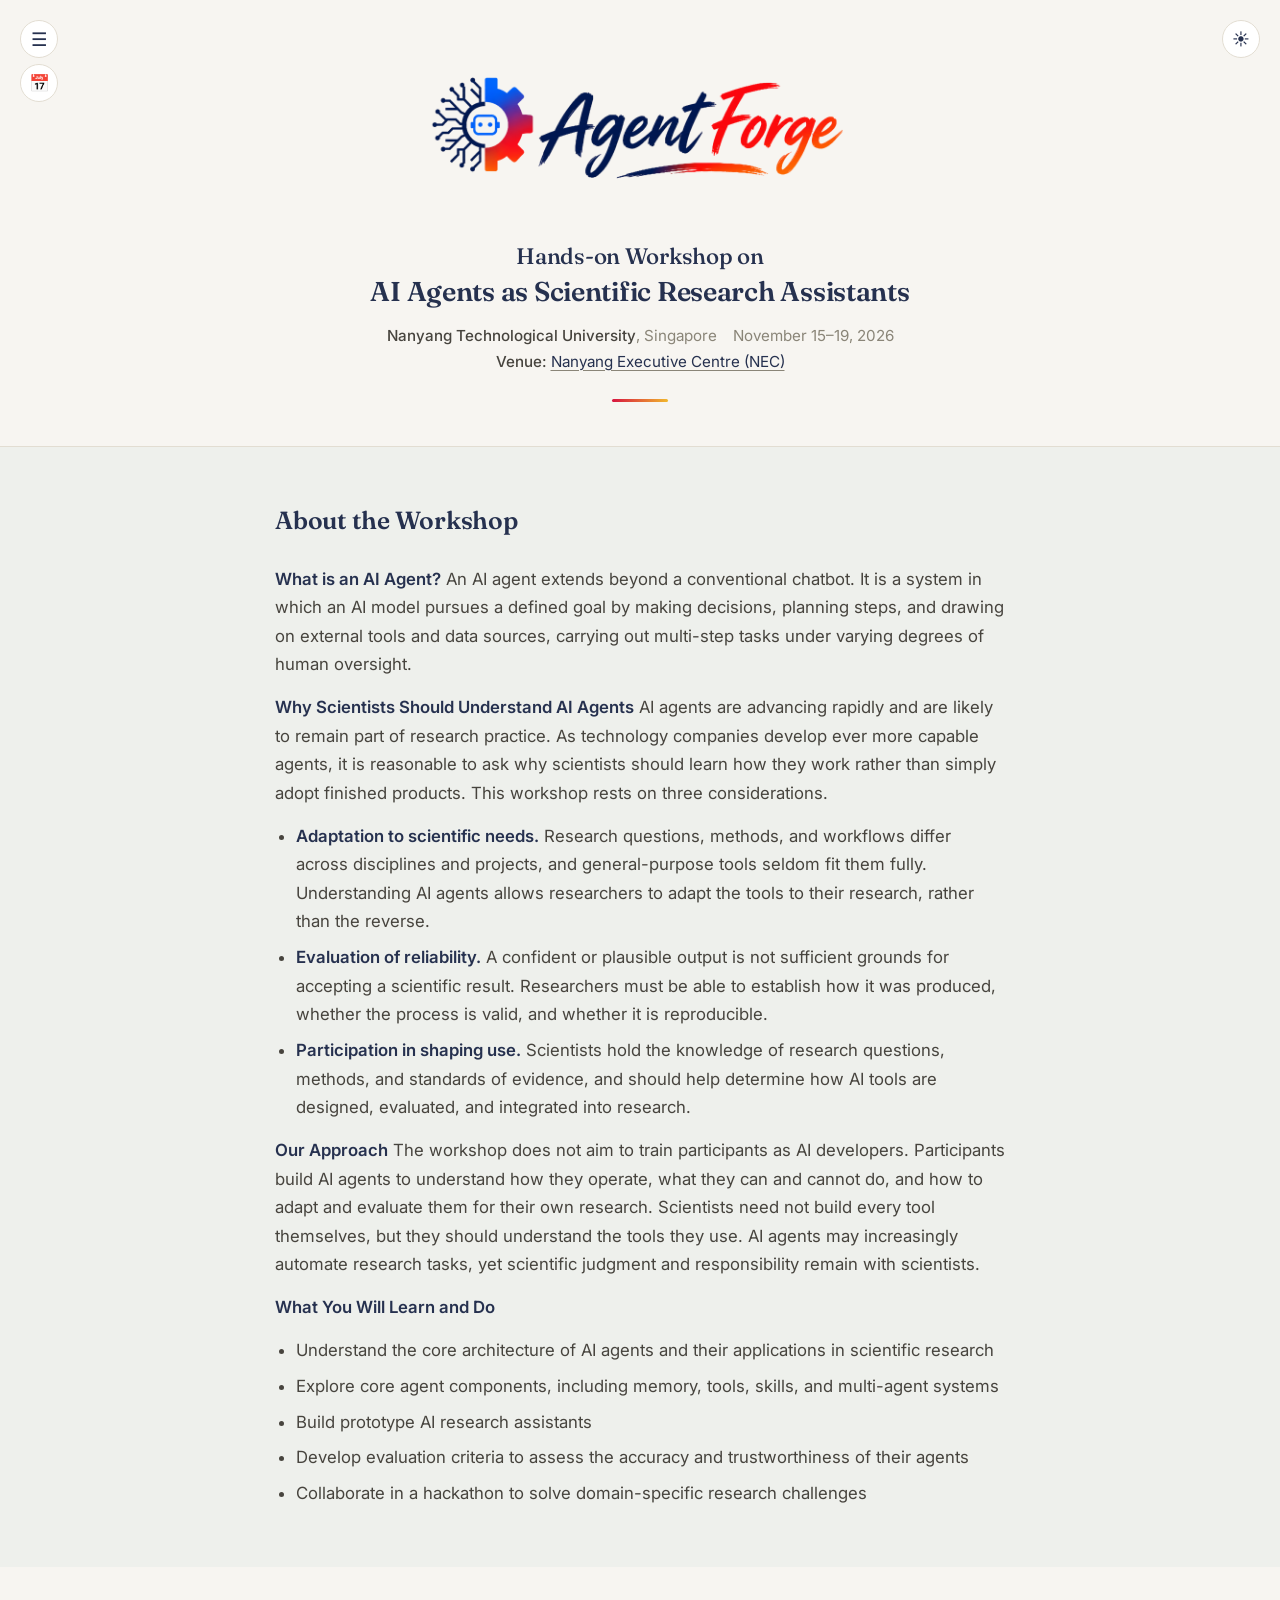
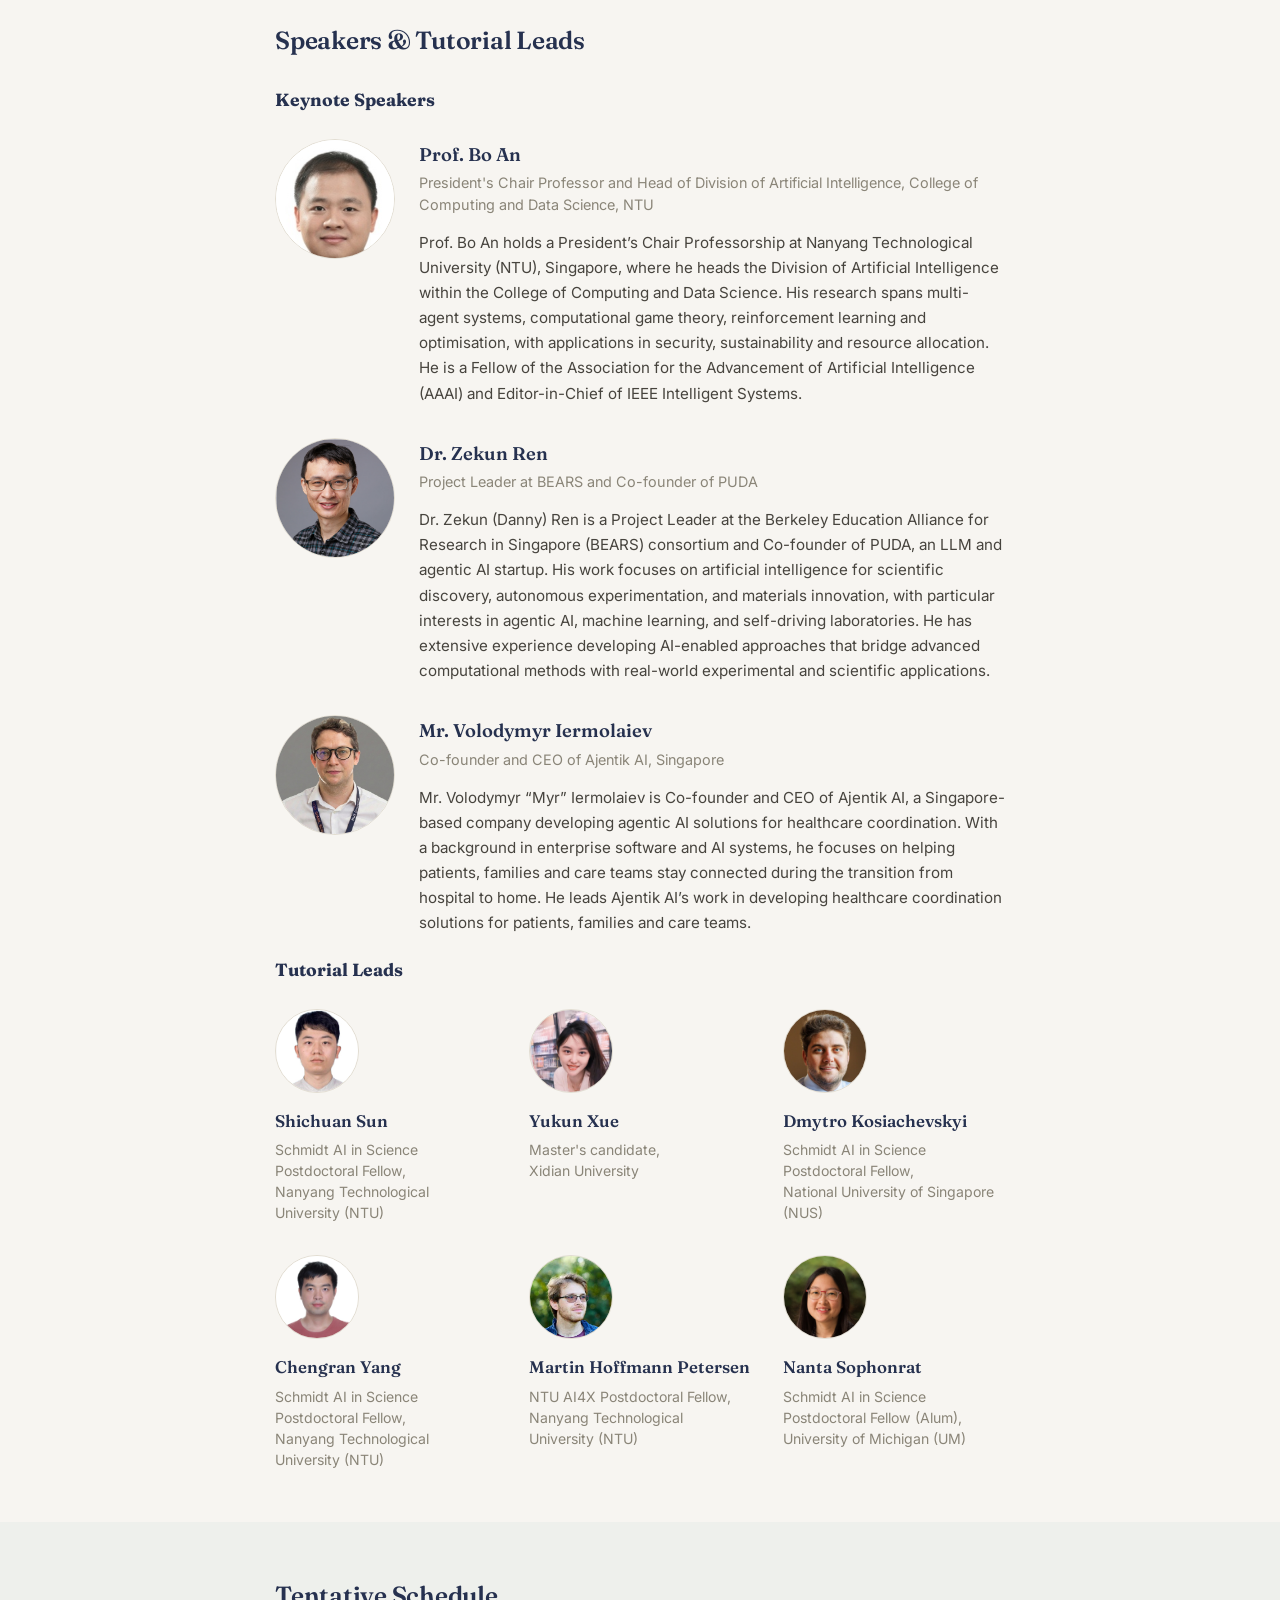
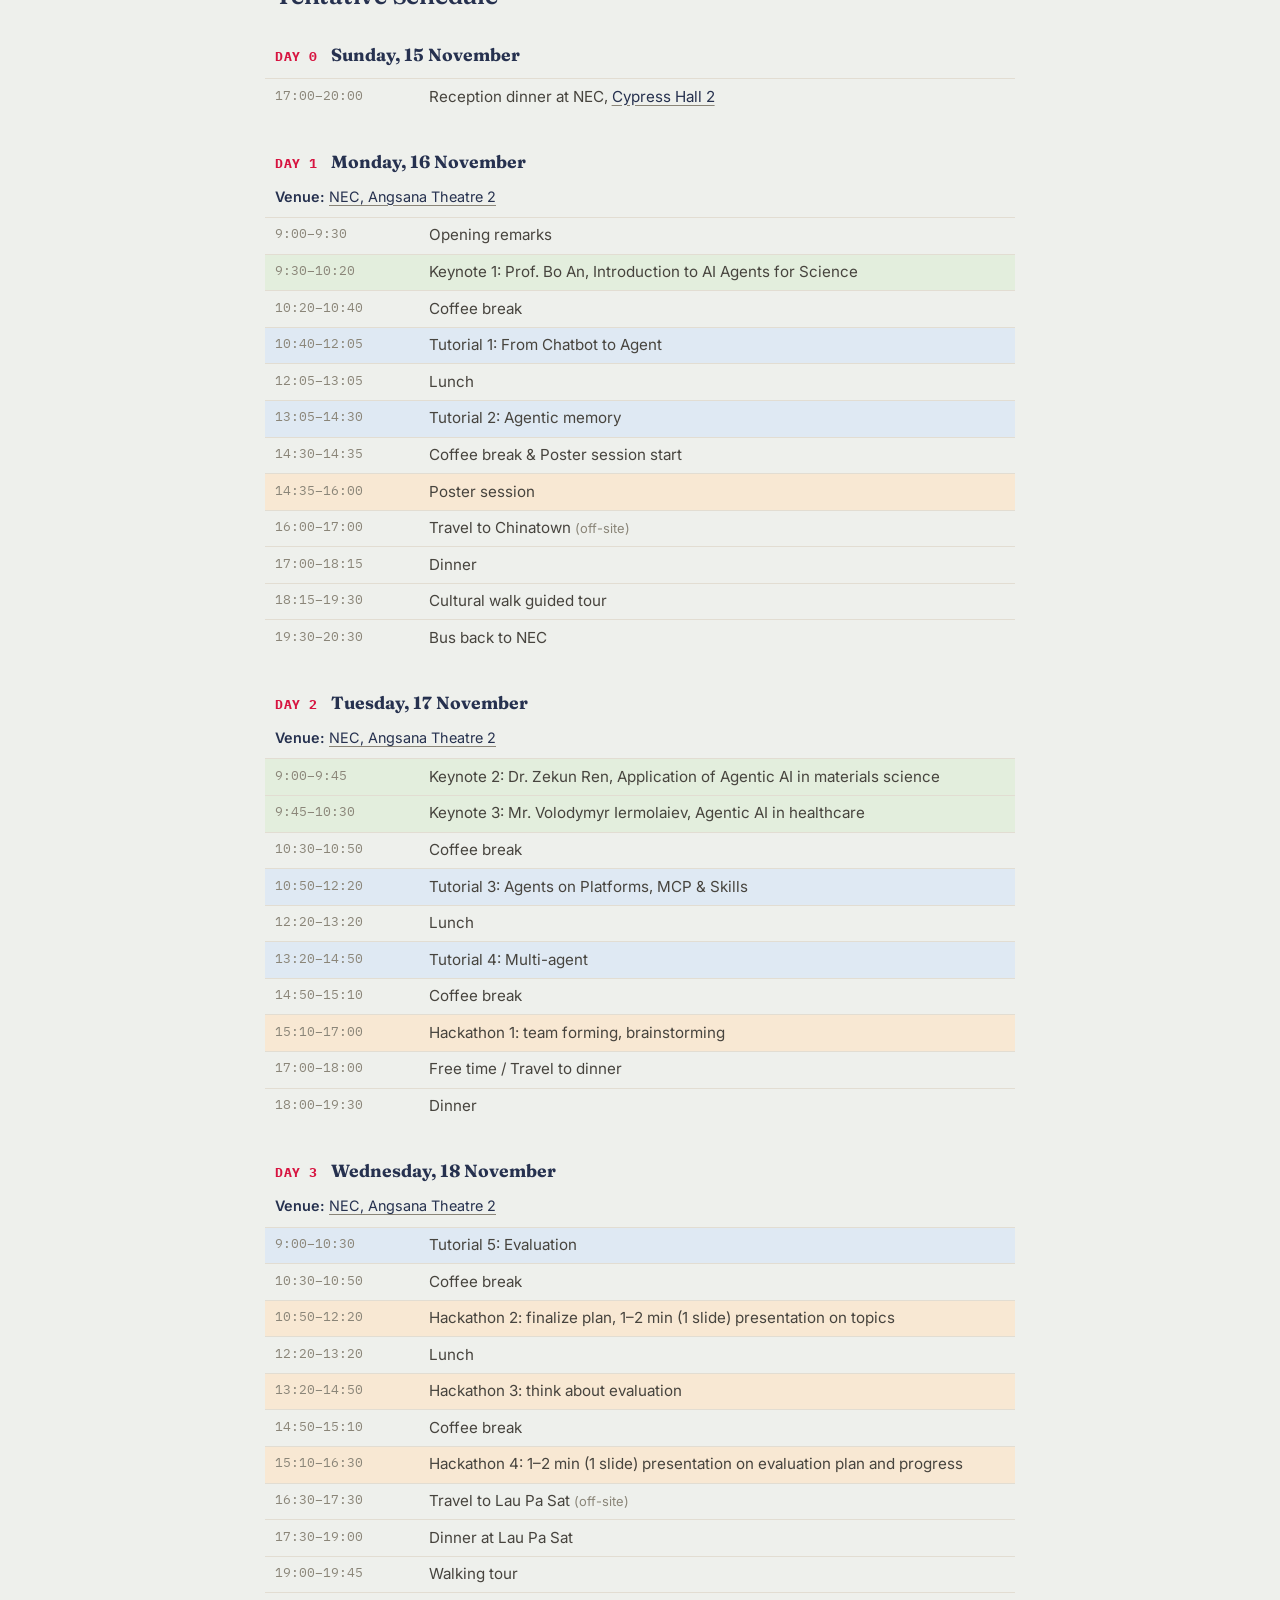
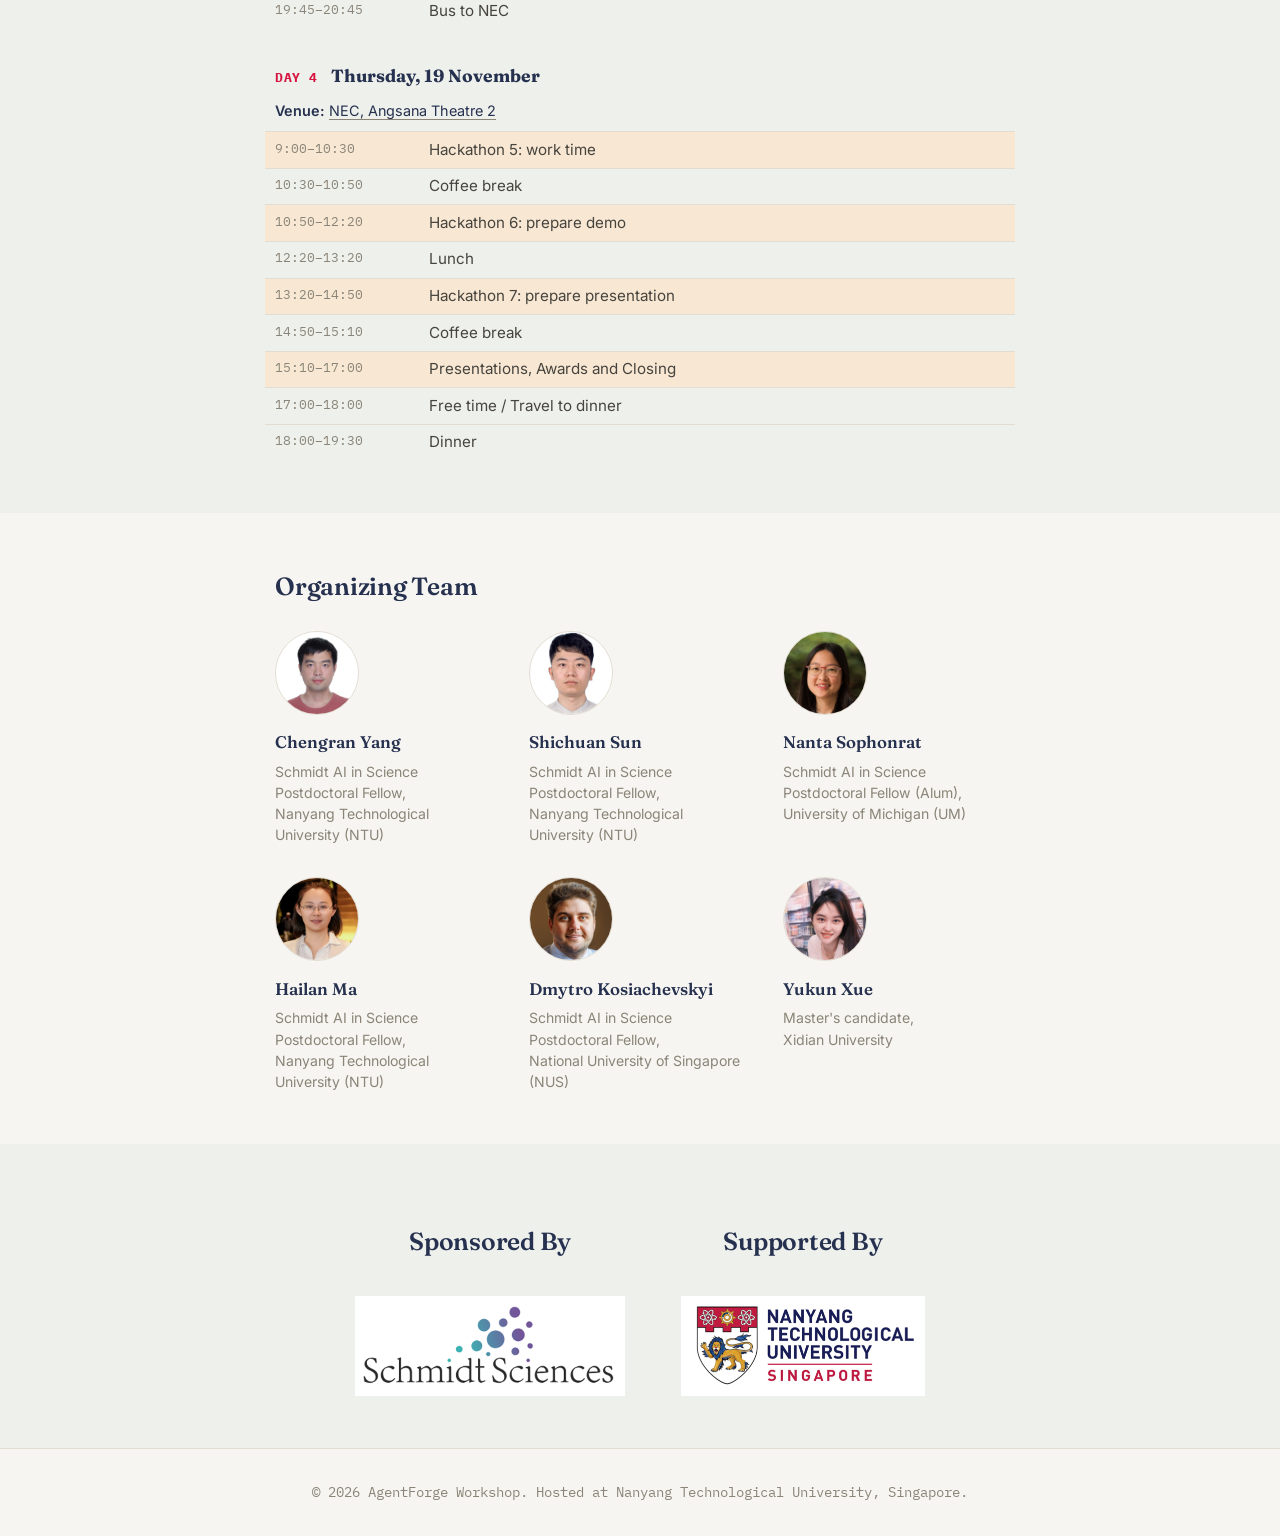
==== index.html @ a884730d "Add Yukun's cropped photo to organizers and team sections Co-Authored-By: Claude Sonnet 5.5 <noreply" ====
<!DOCTYPE html>
<html lang="en">
<head>
  <meta charset="UTF-8">
  <meta name="viewport" content="width=device-width, initial-scale=1.0">
  <title>AgentForge — Hands-on Workshop on AI Agents as Scientific Research Assistants</title>
  <link rel="preconnect" href="https://fonts.googleapis.com">
  <link rel="preconnect" href="https://fonts.gstatic.com" crossorigin>
  <link href="https://fonts.googleapis.com/css2?family=Fraunces:opsz,wght@9..144,500;9..144,600&family=Inter:wght@400;500;600&family=IBM+Plex+Mono:wght@500&display=swap" rel="stylesheet">
  <style>
    :root {
      --bg: #f7f5f1;
      --bg-panel: #ffffff;
      --bg-panel-alt: #eef0ec;
      --ink: #26314f;
      --text: #47443e;
      --text-light: #8a8578;
      --accent: #D71440;
      --accent-warm: #F1B82D;
      --border: #e2ddd2;
      --ev-keynote: #e3eedd;
      --ev-tutorial: #dfe9f3;
      --ev-hack: #f8e8d3;
      --max-width: 730px;
      --font-display: 'Fraunces', Georgia, serif;
      --font-body: 'Inter', 'Segoe UI', system-ui, -apple-system, sans-serif;
      --font-mono: 'IBM Plex Mono', ui-monospace, 'SFMono-Regular', monospace;
    }

    [data-theme="dark"] {
      --bg: #1b1e26;
      --bg-panel: #21252f;
      --bg-panel-alt: #262a35;
      --ink: #dbe1f0;
      --text: #c7c3ba;
      --text-light: #8b8779;
      --accent: #cf4b12;
      --accent-warm: #d99257;
      --border: #333748;
      --ev-keynote: #26382f;
      --ev-tutorial: #25344a;
      --ev-hack: #403329;
    }

    * { margin: 0; padding: 0; box-sizing: border-box; }

    body {
      font-family: var(--font-body);
      font-size: 1.05rem;
      color: var(--text);
      line-height: 1.7;
      background: var(--bg);
      transition: background 0.2s, color 0.2s;
    }

    .container {
      max-width: var(--max-width);
      margin: 0 auto;
    }

    h1, h2, h3 {
      font-family: var(--font-display);
      color: var(--ink);
    }

    /* ── Hero / Header ── */
    .hero {
      background: var(--bg);
      text-align: center;
      padding: 3.5rem 1.5rem 2.75rem;
      border-bottom: 1px solid var(--border);
    }
    .hero-inner {
      max-width: var(--max-width);
      margin: 0 auto;
    }
    .hero-mark {
      width: 100%;
      max-width: 480px;
      height: auto;
      margin-bottom: 1.75rem;
      border-radius: 12px;
    }
    .hero-mark-dark {
      display: none;
    }
    [data-theme="dark"] .hero-mark-light {
      display: none;
    }
    [data-theme="dark"] .hero-mark-dark {
      display: inline-block;
    }
    .hero h1 {
      font-size: 1.7rem;
      font-weight: 600;
      line-height: 1.3;
      letter-spacing: -0.01em;
      margin-bottom: 0.85rem;
    }
    .hero h1 .h1-lead {
      display: inline-block;
      font-size: 1.4rem;
      font-weight: 500;
      /* font-style: italic; */
      color: var(--font-display);
      margin-bottom: 0.2rem;
    }
    .hero .meta {
      display: flex;
      flex-wrap: wrap;
      justify-content: center;
      gap: 0.4rem 1rem;
      font-size: 0.95rem;
      color: var(--text-light);
    }
    .hero .meta strong {
      color: var(--text);
      font-weight: 500;
    }
    .hero-rule {
      height: 3px;
      width: 56px;
      margin: 1.5rem auto 0;
      background: linear-gradient(90deg, var(--accent), var(--accent-warm));
      border-radius: 2px;
    }

    /* ── Sections ── */
    section {
      padding: 3.25rem 1.5rem;
      background: var(--bg);
    }
    section:nth-child(even) {
      background: var(--bg-panel-alt);
    }

    h2 {
      font-size: 1.55rem;
      font-weight: 600;
      margin-bottom: 1.5rem;
      letter-spacing: -0.01em;
    }
    p + p, p + ul, ul + p { margin-top: 0.9rem; }
    ul { padding-left: 1.3rem; }
    li { margin-bottom: 0.45rem; }
    strong { color: var(--ink); font-weight: 600; }

    /* ── CTA Button ── */
    .cta {
      display: inline-block;
      margin-top: 1.75rem;
      padding: 0.8rem 1.9rem;
      background: var(--ink);
      color: var(--bg);
      text-decoration: none;
      border-radius: 4px;
      font-weight: 500;
      font-size: 0.95rem;
      letter-spacing: 0.01em;
      transition: background 0.2s, transform 0.2s;
    }
    .cta:hover {
      background: var(--accent);
      transform: translateY(-1px);
    }

    /* ── Schedule: day rail ── */
    .day-rail {
      margin-top: 1.5rem;
      border-left: 2px solid var(--border);
    }
    .day-row {
      position: relative;
      padding: 0 0 1.5rem 1.5rem;
    }
    .day-row:last-child {
      padding-bottom: 0;
    }
    .day-row::before {
      content: '';
      position: absolute;
      left: -6px;
      top: 0.35rem;
      width: 10px;
      height: 10px;
      border-radius: 50%;
      background: var(--accent);
      border: 2px solid var(--bg-panel-alt);
    }
    section:nth-child(odd) .day-row::before {
      border-color: var(--bg);
    }
    .day-label {
      font-family: var(--font-mono);
      font-size: 0.8rem;
      letter-spacing: 0.04em;
      color: var(--accent);
      display: inline-block;
      min-width: 6.5rem;
      margin-right: 0.5rem;
    }
    .day-desc {
      color: var(--text);
    }

    /* ── Schedule: daily agenda ── */
    .schedule-days { margin-top: 1.5rem; display: grid; gap: 2rem; }
    .schedule-day h3 { font-size: 1.1rem; margin-bottom: 0.5rem; }
    .schedule-day .day-label { min-width: 0; margin-right: 0.6rem; }
    .agenda { width: calc(100% + 1.2rem); margin-left: -0.6rem; border-collapse: collapse; font-size: 0.95rem; }
    .agenda td { padding: 0.4rem 0; border-top: 1px solid var(--border); vertical-align: top; line-height: 1.5; }
    .agenda td.time { width: 9rem; padding-right: 1rem; font-family: var(--font-mono); font-size: 0.82rem; color: var(--text-light); white-space: nowrap; }
    .agenda tr.ev-keynote { background: var(--ev-keynote); }
    .agenda tr.ev-tutorial { background: var(--ev-tutorial); }
    .agenda tr.ev-hack { background: var(--ev-hack); }
    .agenda td { padding-left: 0.6rem; padding-right: 0.6rem; }
    .agenda td.time { padding-right: 0.6rem; width: 9.6rem; }

    /* ── Team Grid ── */
    .team-grid {
      display: grid;
      grid-template-columns: repeat(auto-fill, minmax(190px, 1fr));
      gap: 2rem;
      margin-top: 1.5rem;
    }
    .team-member {
      text-align: left;
    }
    .team-member .avatar {
      width: 84px;
      height: 84px;
      border-radius: 50%;
      background: var(--bg-panel);
      border: 1px solid var(--border);
      margin-bottom: 0.85rem;
      display: flex;
      align-items: center;
      justify-content: center;
      color: var(--text-light);
      font-size: 0.75rem;
      overflow: hidden;
    }
    .team-member .avatar img {
      width: 100%;
      height: 100%;
      object-fit: cover;
    }
    .team-member h3 {
      font-size: 1.05rem;
      font-weight: 600;
      margin-bottom: 0.25rem;
    }
    .team-member p {
      font-size: 0.88rem;
      color: var(--text-light);
      line-height: 1.5;
    }

    /* ── Keynote Speakers ── */
    .keynote-list {
      display: grid;
      gap: 2rem;
      margin-top: 1.5rem;
    }
    .keynote {
      display: grid;
      grid-template-columns: 120px 1fr;
      gap: 1.5rem;
      align-items: start;
    }
    .keynote img {
      width: 120px;
      height: 120px;
      border-radius: 50%;
      object-fit: cover;
      object-position: center top;
      border: 1px solid var(--border);
      background: var(--bg-panel);
    }
    .keynote h3 {
      font-size: 1.15rem;
      font-weight: 600;
      margin-bottom: 0.15rem;
    }
    .keynote .role {
      font-size: 0.9rem;
      color: var(--text-light);
      line-height: 1.5;
      margin-bottom: 0.6rem;
    }
    .keynote .bio {
      font-size: 0.95rem;
      line-height: 1.65;
    }

    .venue-note { font-size: 0.95rem; margin-bottom: 0.5rem; }
    .day-venue { font-size: 0.9rem; color: var(--text-light); margin: 0 0 0.5rem; }
    a[href="venue.html"], .hero .meta a { color: var(--ink); text-decoration: underline; text-decoration-color: var(--text-light); text-underline-offset: 3px; transition: color 0.2s, text-decoration-color 0.2s; }
    a[href="venue.html"]:hover, .hero .meta a:hover { color: var(--accent); text-decoration-color: var(--accent); }
    .offsite { color: var(--text-light); font-size: 0.85em; }

    .subhead { font-size: 1.1rem; margin-top: 1.25rem; }
    .tutorial-tba { margin-top: 2rem; }

    /* ── Dark Mode Toggle ── */
    #theme-toggle {
      position: fixed;
      top: 1.25rem;
      right: 1.25rem;
      z-index: 100;
      background: var(--bg-panel);
      color: var(--ink);
      border: 1px solid var(--border);
      border-radius: 999px;
      width: 2.4rem;
      height: 2.4rem;
      display: flex;
      align-items: center;
      justify-content: center;
      font-size: 1.05rem;
      cursor: pointer;
      font-family: inherit;
      transition: background 0.2s, color 0.2s, border-color 0.2s;
    }
    #theme-toggle:hover {
      border-color: var(--accent);
    }
    #theme-toggle:focus-visible,
    a:focus-visible,
    .cta:focus-visible {
      outline: 2px solid var(--accent);
      outline-offset: 2px;
    }

    /* ── Nav menu ── */
    html { scroll-behavior: smooth; }
    #menu-toggle {
      position: fixed; top: 1.25rem; left: 1.25rem; z-index: 100;
      background: var(--bg-panel); color: var(--ink);
      border: 1px solid var(--border); border-radius: 999px;
      width: 2.4rem; height: 2.4rem; display: flex; align-items: center; justify-content: center;
      font-size: 1.15rem; line-height: 1; cursor: pointer; font-family: inherit;
      transition: background 0.2s, color 0.2s, border-color 0.2s;
    }
    #menu-toggle:hover, #menu-toggle[aria-expanded="true"] { border-color: var(--accent); }
    #menu-toggle:focus-visible { outline: 2px solid var(--accent); outline-offset: 2px; }
    #schedule-link {
      position: fixed; top: 4rem; left: 1.25rem; z-index: 99;
      background: var(--bg-panel); color: var(--ink); text-decoration: none;
      border: 1px solid var(--border); border-radius: 999px;
      width: 2.4rem; height: 2.4rem; display: flex; align-items: center; justify-content: center;
      font-size: 1.05rem; line-height: 1;
      transition: background 0.2s, color 0.2s, border-color 0.2s;
    }
    #schedule-link:hover { border-color: var(--accent); }
    #schedule-link:focus-visible { outline: 2px solid var(--accent); outline-offset: 2px; }
    #site-menu {
      position: fixed; top: 4rem; left: 1.25rem; z-index: 100; min-width: 11rem;
      background: var(--bg-panel); border: 1px solid var(--border); border-radius: 8px;
      padding: 0.4rem; box-shadow: 0 6px 20px rgba(0,0,0,0.12);
    }
    #site-menu[hidden] { display: none; }
    #site-menu a {
      display: block; padding: 0.45rem 0.8rem; border-radius: 5px;
      color: var(--ink); text-decoration: none; font-size: 0.95rem; line-height: 1.4;
    }
    #site-menu a:hover, #site-menu a:focus-visible { background: var(--bg-panel-alt); color: var(--accent); outline: none; }
    @media (prefers-reduced-motion: reduce) { html { scroll-behavior: auto; } }

    /* ── Sponsors ── */
    .sponsors {
      text-align: center;
    }
    .sponsors-grid {
      display: flex;
      justify-content: center;
      gap: 3.5rem;
      flex-wrap: wrap;
      margin-top: 1.5rem;
      align-items: flex-start;
    }
    .sponsors img {
      max-height: 100px;
      margin-top: 0.6rem;
      vertical-align: middle;
      filter: grayscale(0.15);
    }

    /* ── Footer ── */
    footer {
      text-align: center;
      padding: 2rem 1.5rem;
      font-size: 0.85rem;
      font-family: var(--font-mono);
      color: var(--text-light);
      border-top: 1px solid var(--border);
      background: var(--bg);
    }

    /* ── Responsive ── */
    @media (max-width: 640px) {
      .hero h1 { font-size: 1.4rem; }
      .hero h1 .h1-lead { font-size: 0.9rem; }
      .team-grid { grid-template-columns: repeat(2, 1fr); }
      .keynote { grid-template-columns: 1fr; gap: 1rem; }
      .agenda td.time { width: 7.5rem; padding-right: 0.5rem; }
      .keynote img { width: 96px; height: 96px; }
    }

    @media (prefers-reduced-motion: reduce) {
      * { transition: none !important; }
    }
  </style>
</head>
<body>

  <button id="menu-toggle" aria-label="Open menu" aria-expanded="false" aria-controls="site-menu">☰</button>
  <nav id="site-menu" aria-label="Site sections" hidden>
    <a href="#about">About</a>
    <a href="#speakers">Speakers</a>
    <a href="#schedule">Schedule</a>
    <a href="#team">Team</a>
    <a href="#sponsors">Sponsors</a>
    <a href="venue.html">Venue</a>
  </nav>

  <a id="schedule-link" href="#schedule" aria-label="Jump to schedule" title="Schedule">📅</a>

  <button id="theme-toggle" aria-label="Toggle dark mode">☀</button>

  <!-- ════════════════════════════════════════════
       1. HERO / HEADER
       ════════════════════════════════════════════ -->
  <header class="hero">
    <div class="hero-inner">
      <img src="assets/AgentForge_logo_v8_final_red_colorful_gear_nobg.png" alt="AgentForge" class="hero-mark hero-mark-light">
      <img src="assets/AgentForge_logo_v8_final_for_darkmode_nobg.png" alt="AgentForge" class="hero-mark hero-mark-dark">
      <h1><span class="h1-lead">Hands-on Workshop on</span><br>AI Agents as Scientific Research Assistants</h1>
      <div class="meta">
        <span><strong>Nanyang Technological University</strong>, Singapore</span>
        <span>November 15–19, 2026</span>
      </div>
      <div class="meta">
        <span><strong>Venue:</strong> <a href="venue.html">Nanyang Executive Centre (NEC)</a></span>
      </div>
      <div class="hero-rule"></div>
    </div>
  </header>

  <!-- ════════════════════════════════════════════
       2. ABOUT / OVERVIEW
       ════════════════════════════════════════════ -->
  <section id="about">
    <div class="container">
      <h2>About the Workshop</h2>

      <p><strong>What is an AI Agent?</strong>
        An AI agent extends beyond a conventional chatbot. It is a system in which an AI model pursues a defined goal by making decisions, planning steps, and drawing on external tools and data sources, carrying out multi-step tasks under varying degrees of human oversight.</p>

      <p><strong>Why Scientists Should Understand AI Agents</strong>
        AI agents are advancing rapidly and are likely to remain part of research practice. As technology companies develop ever more capable agents, it is reasonable to ask why scientists should learn how they work rather than simply adopt finished products. This workshop rests on three considerations.</p>
      <ul>
        <li><strong>Adaptation to scientific needs.</strong> Research questions, methods, and workflows differ across disciplines and projects, and general-purpose tools seldom fit them fully. Understanding AI agents allows researchers to adapt the tools to their research, rather than the reverse.</li>
        <li><strong>Evaluation of reliability.</strong> A confident or plausible output is not sufficient grounds for accepting a scientific result. Researchers must be able to establish how it was produced, whether the process is valid, and whether it is reproducible.</li>
        <li><strong>Participation in shaping use.</strong> Scientists hold the knowledge of research questions, methods, and standards of evidence, and should help determine how AI tools are designed, evaluated, and integrated into research.</li>
      </ul>

      <p><strong>Our Approach</strong>
        The workshop does not aim to train participants as AI developers. Participants build AI agents to understand how they operate, what they can and cannot do, and how to adapt and evaluate them for their own research. Scientists need not build every tool themselves, but they should understand the tools they use. AI agents may increasingly automate research tasks, yet scientific judgment and responsibility remain with scientists.</p>

      <p><strong>What You Will Learn and Do</strong></p>
      <ul>
        <li>Understand the core architecture of AI agents and their applications in scientific research</li>
        <li>Explore core agent components, including memory, tools, skills, and multi-agent systems</li>
        <li>Build prototype AI research assistants</li>
        <li>Develop evaluation criteria to assess the accuracy and trustworthiness of their agents</li>
        <li>Collaborate in a hackathon to solve domain-specific research challenges</li>
      </ul>

      <!-- <a href="https://github.com/AgentForgeWorkshop" class="cta" target="_blank" rel="noopener noreferrer">View on GitHub</a> -->
    </div>
  </section>

  <!-- ════════════════════════════════════════════
       3. SPEAKERS & TUTORIAL LEADS
       ════════════════════════════════════════════ -->
  <section id="speakers">
    <div class="container">
      <h2>Speakers &amp; Tutorial Leads</h2>
      <h3 class="subhead">Keynote Speakers</h3>
      <div class="keynote-list">
        <article class="keynote">
          <img src="assets/Keynotes_photos/BoAn.jpg" alt="Portrait of Prof. Bo An" loading="lazy">
          <div>
            <h3>Prof. Bo An</h3>
            <p class="role">President's Chair Professor and Head of Division of Artificial Intelligence, College of Computing and Data Science, NTU</p>
            <p class="bio">Prof. Bo An holds a President’s Chair Professorship at Nanyang Technological University (NTU), Singapore, where he heads the Division of Artificial Intelligence within the College of Computing and Data Science. His research spans multi-agent systems, computational game theory, reinforcement learning and optimisation, with applications in security, sustainability and resource allocation. He is a Fellow of the Association for the Advancement of Artificial Intelligence (AAAI) and Editor-in-Chief of IEEE Intelligent Systems.</p>
          </div>
        </article>
        <article class="keynote">
          <img src="assets/Keynotes_photos/ZekunRen.png" alt="Portrait of Dr. Zekun Ren" loading="lazy">
          <div>
            <h3>Dr. Zekun Ren</h3>
            <p class="role">Project Leader at BEARS and Co-founder of PUDA</p>
            <p class="bio">Dr. Zekun (Danny) Ren is a Project Leader at the Berkeley Education Alliance for Research in Singapore (BEARS) consortium and Co-founder of PUDA, an LLM and agentic AI startup. His work focuses on artificial intelligence for scientific discovery, autonomous experimentation, and materials innovation, with particular interests in agentic AI, machine learning, and self-driving laboratories. He has extensive experience developing AI-enabled approaches that bridge advanced computational methods with real-world experimental and scientific applications.</p>
          </div>
        </article>
        <article class="keynote">
          <img src="assets/Keynotes_photos/Volodymyr_Iermolaiev.jpeg" alt="Portrait of Mr. Volodymyr Iermolaiev" loading="lazy">
          <div>
            <h3>Mr. Volodymyr Iermolaiev</h3>
            <p class="role">Co-founder and CEO of Ajentik AI, Singapore</p>
            <p class="bio">Mr. Volodymyr “Myr” Iermolaiev is Co-founder and CEO of Ajentik AI, a Singapore-based company developing agentic AI solutions for healthcare coordination. With a background in enterprise software and AI systems, he focuses on helping patients, families and care teams stay connected during the transition from hospital to home. He leads Ajentik AI’s work in developing healthcare coordination solutions for patients, families and care teams.</p>
          </div>
        </article>
      </div>

      <h3 class="subhead">Tutorial Leads</h3>
      <div class="team-grid">
        <div class="team-member">
          <div class="avatar"><img src="assets/Tutorial_lead_organizers_photos/Shichuan.jpg" alt="Portrait of Shichuan Sun" loading="lazy"></div>
          <h3>Shichuan Sun</h3>
          <p>Schmidt AI in Science Postdoctoral Fellow, <br> Nanyang Technological University (NTU)</p>
        </div>
        <div class="team-member">
          <div class="avatar"><img src="assets/Tutorial_lead_organizers_photos/Yukun_400.jpg" alt="Portrait of Yukun Xue" loading="lazy"></div>
          <h3>Yukun Xue</h3>
          <p>Master's candidate, <br> Xidian University</p>
        </div>
        <div class="team-member">
          <div class="avatar"><img src="assets/Tutorial_lead_organizers_photos/Dmytro_400.jpg" alt="Portrait of Dmytro Kosiachevskyi" loading="lazy"></div>
          <h3>Dmytro Kosiachevskyi</h3>
          <p>Schmidt AI in Science Postdoctoral Fellow, <br> National University of Singapore (NUS)</p>
        </div>
        <div class="team-member">
          <div class="avatar"><img src="assets/Tutorial_lead_organizers_photos/Chengran.jpg" alt="Portrait of Chengran Yang" loading="lazy"></div>
          <h3>Chengran Yang</h3>
          <p>Schmidt AI in Science Postdoctoral Fellow, <br> Nanyang Technological University (NTU)</p>
        </div>
        <div class="team-member">
          <div class="avatar"><img src="assets/Tutorial_lead_organizers_photos/Martin.jpg" alt="Portrait of Martin Hoffmann Petersen" loading="lazy"></div>
          <h3>Martin Hoffmann Petersen</h3>
          <p>NTU AI4X Postdoctoral Fellow, <br> Nanyang Technological University (NTU)</p>
        </div>
        <div class="team-member">
          <div class="avatar"><img src="assets/Tutorial_lead_organizers_photos/Nanta_400.jpg" alt="Portrait of Nanta Sophonrat" loading="lazy"></div>
          <h3>Nanta Sophonrat</h3>
          <p>Schmidt AI in Science Postdoctoral Fellow (Alum), University of Michigan (UM)</p>
        </div>
      </div>
    </div>
  </section>

  <!-- ════════════════════════════════════════════
       4. TENTATIVE SCHEDULE
       ════════════════════════════════════════════ -->
  <section id="schedule">
    <div class="container">
      <h2>Tentative Schedule</h2>
      
      <div class="schedule-days">
        <div class="schedule-day">
          <h3><span class="day-label">DAY 0</span> Sunday, 15 November</h3>
          <table class="agenda">
            <tr><td class="time">17:00–20:00</td><td>Reception dinner at NEC, <a href="venue.html">Cypress Hall 2</a></td></tr>
          </table>
        </div>
        <div class="schedule-day">
          <h3><span class="day-label">DAY 1</span> Monday, 16 November</h3>
          <p class="day-venue"><strong>Venue:</strong> <a href="venue.html">NEC, Angsana Theatre 2</a></p>
          <table class="agenda">
            <tr><td class="time">9:00–9:30</td><td>Opening remarks</td></tr>
            <tr class="ev-keynote"><td class="time">9:30–10:20</td><td>Keynote 1: Prof. Bo An, Introduction to AI Agents for Science</td></tr>
            <tr><td class="time">10:20–10:40</td><td>Coffee break</td></tr>
            <tr class="ev-tutorial"><td class="time">10:40–12:05</td><td>Tutorial 1: From Chatbot to Agent</td></tr>
            <tr><td class="time">12:05–13:05</td><td>Lunch</td></tr>
            <tr class="ev-tutorial"><td class="time">13:05–14:30</td><td>Tutorial 2: Agentic memory</td></tr>
            <tr><td class="time">14:30–14:35</td><td>Coffee break &amp; Poster session start</td></tr>
            <tr class="ev-hack"><td class="time">14:35–16:00</td><td>Poster session</td></tr>
            <tr><td class="time">16:00–17:00</td><td>Travel to Chinatown <span class="offsite">(off-site)</span></td></tr>
            <tr><td class="time">17:00–18:15</td><td>Dinner</td></tr>
            <tr><td class="time">18:15–19:30</td><td>Cultural walk guided tour</td></tr>
            <tr><td class="time">19:30–20:30</td><td>Bus back to NEC</td></tr>
          </table>
        </div>
        <div class="schedule-day">
          <h3><span class="day-label">DAY 2</span> Tuesday, 17 November</h3>
          <p class="day-venue"><strong>Venue:</strong> <a href="venue.html">NEC, Angsana Theatre 2</a></p>
          <table class="agenda">
            <tr class="ev-keynote"><td class="time">9:00–9:45</td><td>Keynote 2: Dr. Zekun Ren, Application of Agentic AI in materials science</td></tr>
            <tr class="ev-keynote"><td class="time">9:45–10:30</td><td>Keynote 3: Mr. Volodymyr Iermolaiev, Agentic AI in healthcare</td></tr>
            <tr><td class="time">10:30–10:50</td><td>Coffee break</td></tr>
            <tr class="ev-tutorial"><td class="time">10:50–12:20</td><td>Tutorial 3: Agents on Platforms, MCP &amp; Skills</td></tr>
            <tr><td class="time">12:20–13:20</td><td>Lunch</td></tr>
            <tr class="ev-tutorial"><td class="time">13:20–14:50</td><td>Tutorial 4: Multi-agent</td></tr>
            <tr><td class="time">14:50–15:10</td><td>Coffee break</td></tr>
            <tr class="ev-hack"><td class="time">15:10–17:00</td><td>Hackathon 1: team forming, brainstorming</td></tr>
            <tr><td class="time">17:00–18:00</td><td>Free time / Travel to dinner</td></tr>
            <tr><td class="time">18:00–19:30</td><td>Dinner</td></tr>
          </table>
        </div>
        <div class="schedule-day">
          <h3><span class="day-label">DAY 3</span> Wednesday, 18 November</h3>
          <p class="day-venue"><strong>Venue:</strong> <a href="venue.html">NEC, Angsana Theatre 2</a></p>
          <table class="agenda">
            <tr class="ev-tutorial"><td class="time">9:00–10:30</td><td>Tutorial 5: Evaluation</td></tr>
            <tr><td class="time">10:30–10:50</td><td>Coffee break</td></tr>
            <tr class="ev-hack"><td class="time">10:50–12:20</td><td>Hackathon 2: finalize plan, 1–2 min (1 slide) presentation on topics</td></tr>
            <tr><td class="time">12:20–13:20</td><td>Lunch</td></tr>
            <tr class="ev-hack"><td class="time">13:20–14:50</td><td>Hackathon 3: think about evaluation</td></tr>
            <tr><td class="time">14:50–15:10</td><td>Coffee break</td></tr>
            <tr class="ev-hack"><td class="time">15:10–16:30</td><td>Hackathon 4: 1–2 min (1 slide) presentation on evaluation plan and progress</td></tr>
            <tr><td class="time">16:30–17:30</td><td>Travel to Lau Pa Sat <span class="offsite">(off-site)</span></td></tr>
            <tr><td class="time">17:30–19:00</td><td>Dinner at Lau Pa Sat</td></tr>
            <tr><td class="time">19:00–19:45</td><td>Walking tour</td></tr>
            <tr><td class="time">19:45–20:45</td><td>Bus to NEC</td></tr>
          </table>
        </div>
        <div class="schedule-day">
          <h3><span class="day-label">DAY 4</span> Thursday, 19 November</h3>
          <p class="day-venue"><strong>Venue:</strong> <a href="venue.html">NEC, Angsana Theatre 2</a></p>
          <table class="agenda">
            <tr class="ev-hack"><td class="time">9:00–10:30</td><td>Hackathon 5: work time</td></tr>
            <tr><td class="time">10:30–10:50</td><td>Coffee break</td></tr>
            <tr class="ev-hack"><td class="time">10:50–12:20</td><td>Hackathon 6: prepare demo</td></tr>
            <tr><td class="time">12:20–13:20</td><td>Lunch</td></tr>
            <tr class="ev-hack"><td class="time">13:20–14:50</td><td>Hackathon 7: prepare presentation</td></tr>
            <tr><td class="time">14:50–15:10</td><td>Coffee break</td></tr>
            <tr class="ev-hack"><td class="time">15:10–17:00</td><td>Presentations, Awards and Closing</td></tr>
            <tr><td class="time">17:00–18:00</td><td>Free time / Travel to dinner</td></tr>
            <tr><td class="time">18:00–19:30</td><td>Dinner</td></tr>
          </table>
        </div>
      </div>
    </div>
  </section>

  <!-- ════════════════════════════════════════════
       5. ORGANIZING TEAM
       ════════════════════════════════════════════ -->
  <section id="team">
    <div class="container">
      <h2>Organizing Team</h2>
      <div class="team-grid">
        <div class="team-member">
          <div class="avatar"><img src="assets/Tutorial_lead_organizers_photos/Chengran.jpg" alt="Portrait of Chengran Yang" loading="lazy"></div>
          <h3>Chengran Yang</h3>
          <p>Schmidt AI in Science Postdoctoral Fellow, <br> Nanyang Technological University (NTU)</p>
        </div>
        <div class="team-member">
          <div class="avatar"><img src="assets/Tutorial_lead_organizers_photos/Shichuan.jpg" alt="Portrait of Shichuan Sun" loading="lazy"></div>
          <h3>Shichuan Sun</h3>
          <p>Schmidt AI in Science Postdoctoral Fellow, <br> Nanyang Technological University (NTU)</p>
        </div>
        <div class="team-member">
          <div class="avatar"><img src="assets/Tutorial_lead_organizers_photos/Nanta_400.jpg" alt="Portrait of Nanta Sophonrat" loading="lazy"></div>
          <h3>Nanta Sophonrat</h3>
          <p>Schmidt AI in Science Postdoctoral Fellow (Alum), University of Michigan (UM)</p>
        </div>
        <div class="team-member">
          <div class="avatar"><img src="assets/Tutorial_lead_organizers_photos/Hailan_400.jpg" alt="Portrait of Hailan Ma" loading="lazy"></div>
          <h3>Hailan Ma</h3>
          <p>Schmidt AI in Science Postdoctoral Fellow, <br> Nanyang Technological University (NTU)</p>
        </div>
        <div class="team-member">
          <div class="avatar"><img src="assets/Tutorial_lead_organizers_photos/Dmytro_400.jpg" alt="Portrait of Dmytro Kosiachevskyi" loading="lazy"></div>
          <h3>Dmytro Kosiachevskyi</h3>
          <p>Schmidt AI in Science Postdoctoral Fellow, <br> National University of Singapore (NUS)</p>
        </div>
        <div class="team-member">
          <div class="avatar"><img src="assets/Tutorial_lead_organizers_photos/Yukun_400.jpg" alt="Portrait of Yukun Xue" loading="lazy"></div>
          <h3>Yukun Xue</h3>
          <p>Master's candidate, <br> Xidian University</p>
        </div>
      </div>
    </div>
  </section>

  <!-- ════════════════════════════════════════════
       6. SPONSORS
       ════════════════════════════════════════════ -->
  <section id="sponsors">
    <div class="container sponsors">
      <div class="sponsors-grid">
        <div class="sponsor-col">
          <h2>Sponsored By</h2>
          <div>
            <a href="https://www.schmidtsciences.org/" target="_blank" rel="noopener noreferrer">
            <img src="assets/schmidt-logo.png" alt="Schmidt Sciences"></a></div>
        </div>
        <div class="sponsor-col">
          <h2>Supported By</h2>
          <div>
            <a href="https://www.ntu.edu.sg/" target="_blank" rel="noopener noreferrer">
            <img src="assets/ntu-logo.png" alt="Nanyang Technological University"></a></div>
        </div>
      </div>
    </div>
  </section>

  <!-- ════════════════════════════════════════════
       FOOTER
       ════════════════════════════════════════════ -->
  <footer>
    <p>&copy; 2026 AgentForge Workshop. Hosted at Nanyang Technological University, Singapore.</p>
  </footer>


  <script>
    const toggle = document.getElementById('theme-toggle');
    const stored = localStorage.getItem('theme');
    const isDark = stored === 'dark';

    if (isDark) {
      document.body.setAttribute('data-theme', 'dark');
      toggle.textContent = '☾';
    }

    toggle.addEventListener('click', () => {
      const current = document.body.getAttribute('data-theme');
      if (current === 'dark') {
        document.body.removeAttribute('data-theme');
        toggle.textContent = '☀';
        localStorage.setItem('theme', 'light');
      } else {
        document.body.setAttribute('data-theme', 'dark');
        toggle.textContent = '☾';
        localStorage.setItem('theme', 'dark');
      }
    });
    const menuBtn = document.getElementById('menu-toggle');
    const menu = document.getElementById('site-menu');
    function setMenu(open) {
      menu.hidden = !open;
      menuBtn.setAttribute('aria-expanded', String(open));
      menuBtn.textContent = open ? '✕' : '☰';
    }
    menuBtn.addEventListener('click', () => setMenu(menu.hidden));
    menu.addEventListener('click', e => { if (e.target.tagName === 'A') setMenu(false); });
    document.addEventListener('click', e => { if (!menu.hidden && !menu.contains(e.target) && e.target !== menuBtn) setMenu(false); });
    document.addEventListener('keydown', e => { if (e.key === 'Escape' && !menu.hidden) { setMenu(false); menuBtn.focus(); } });
  </script>

</body>
</html>
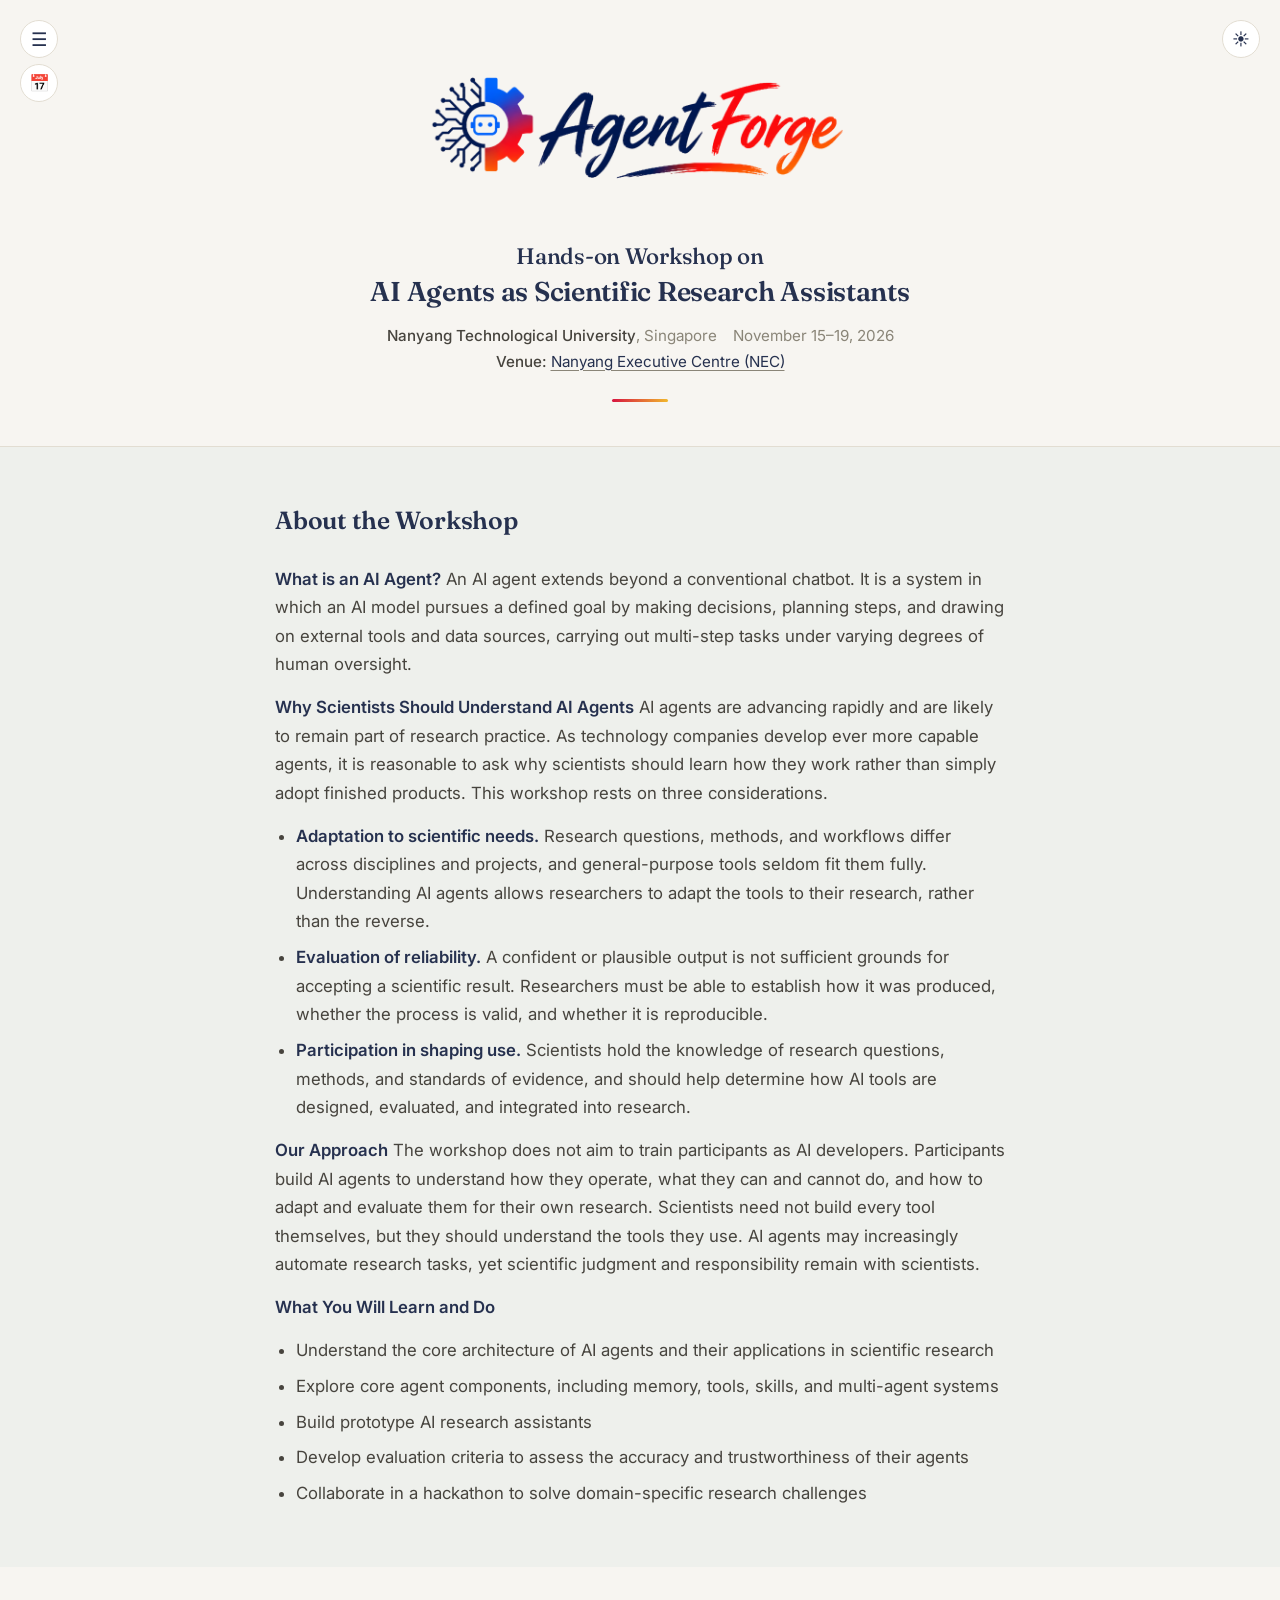
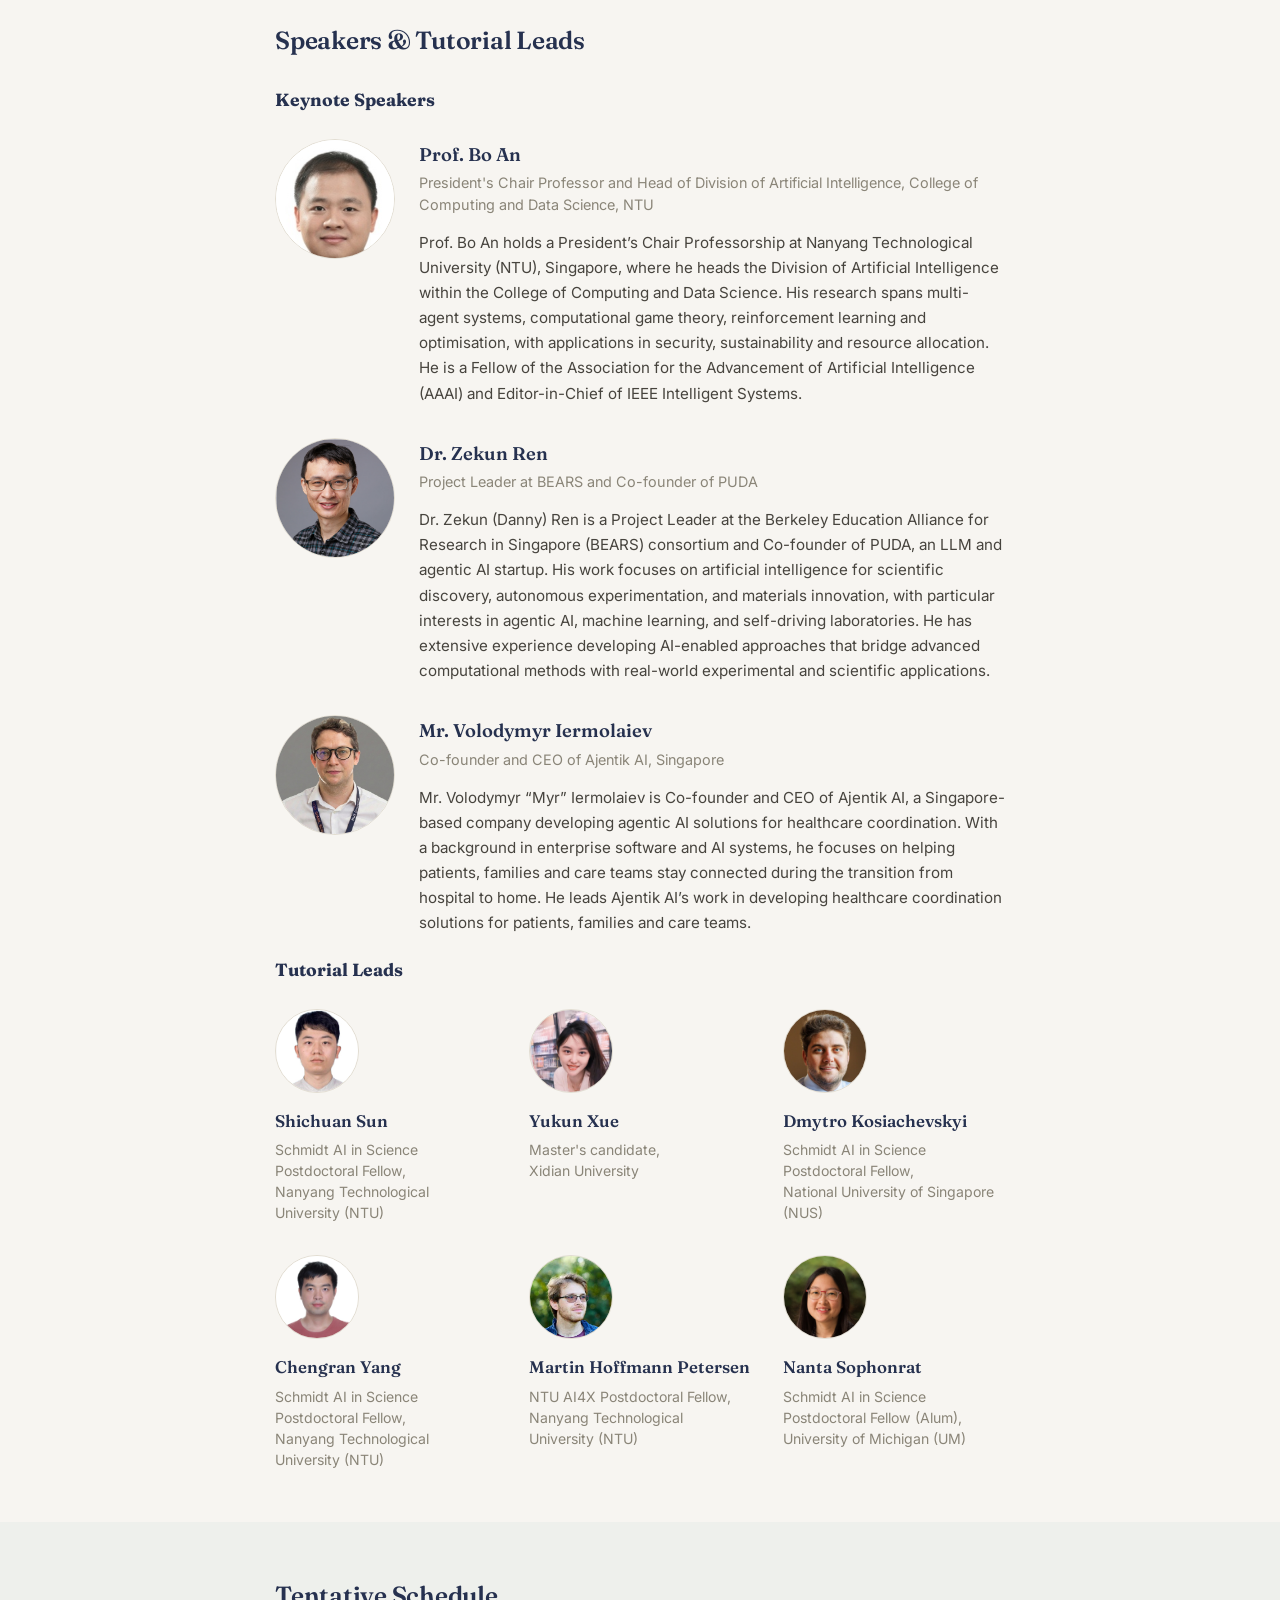
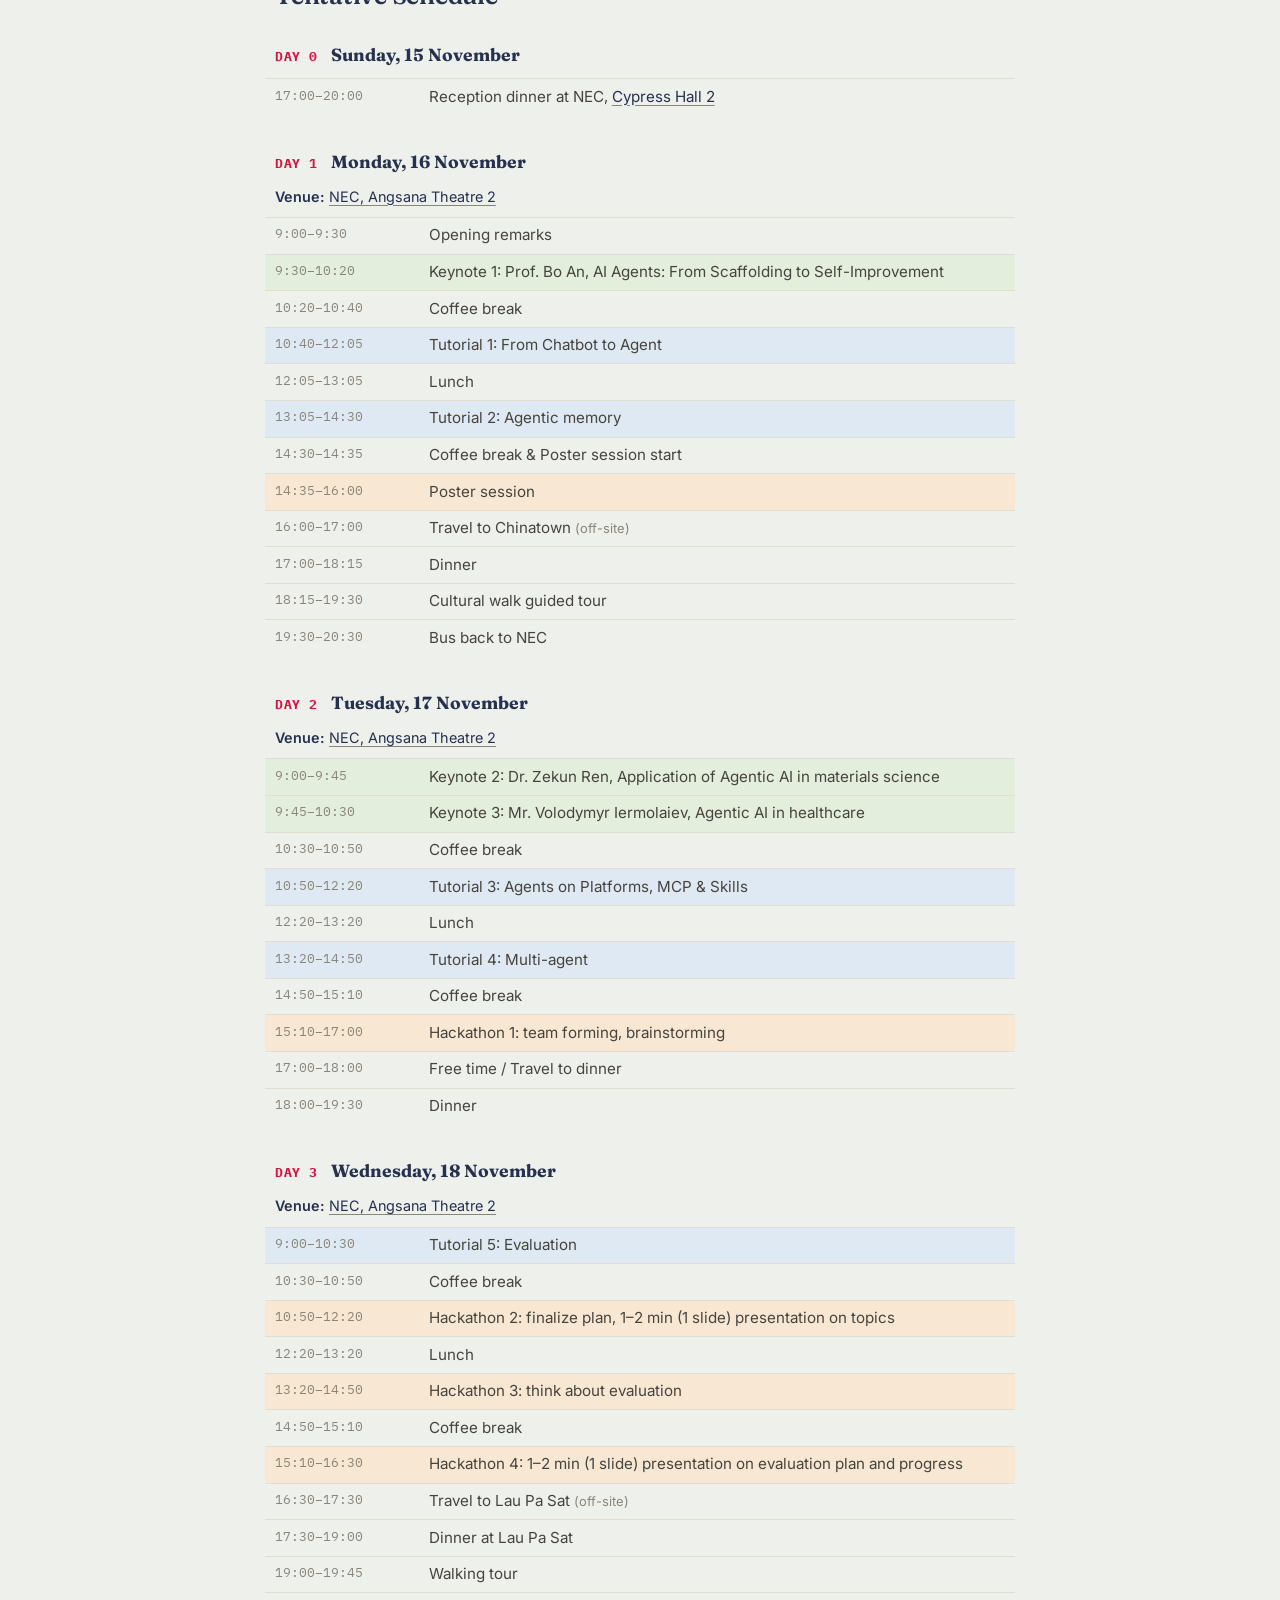
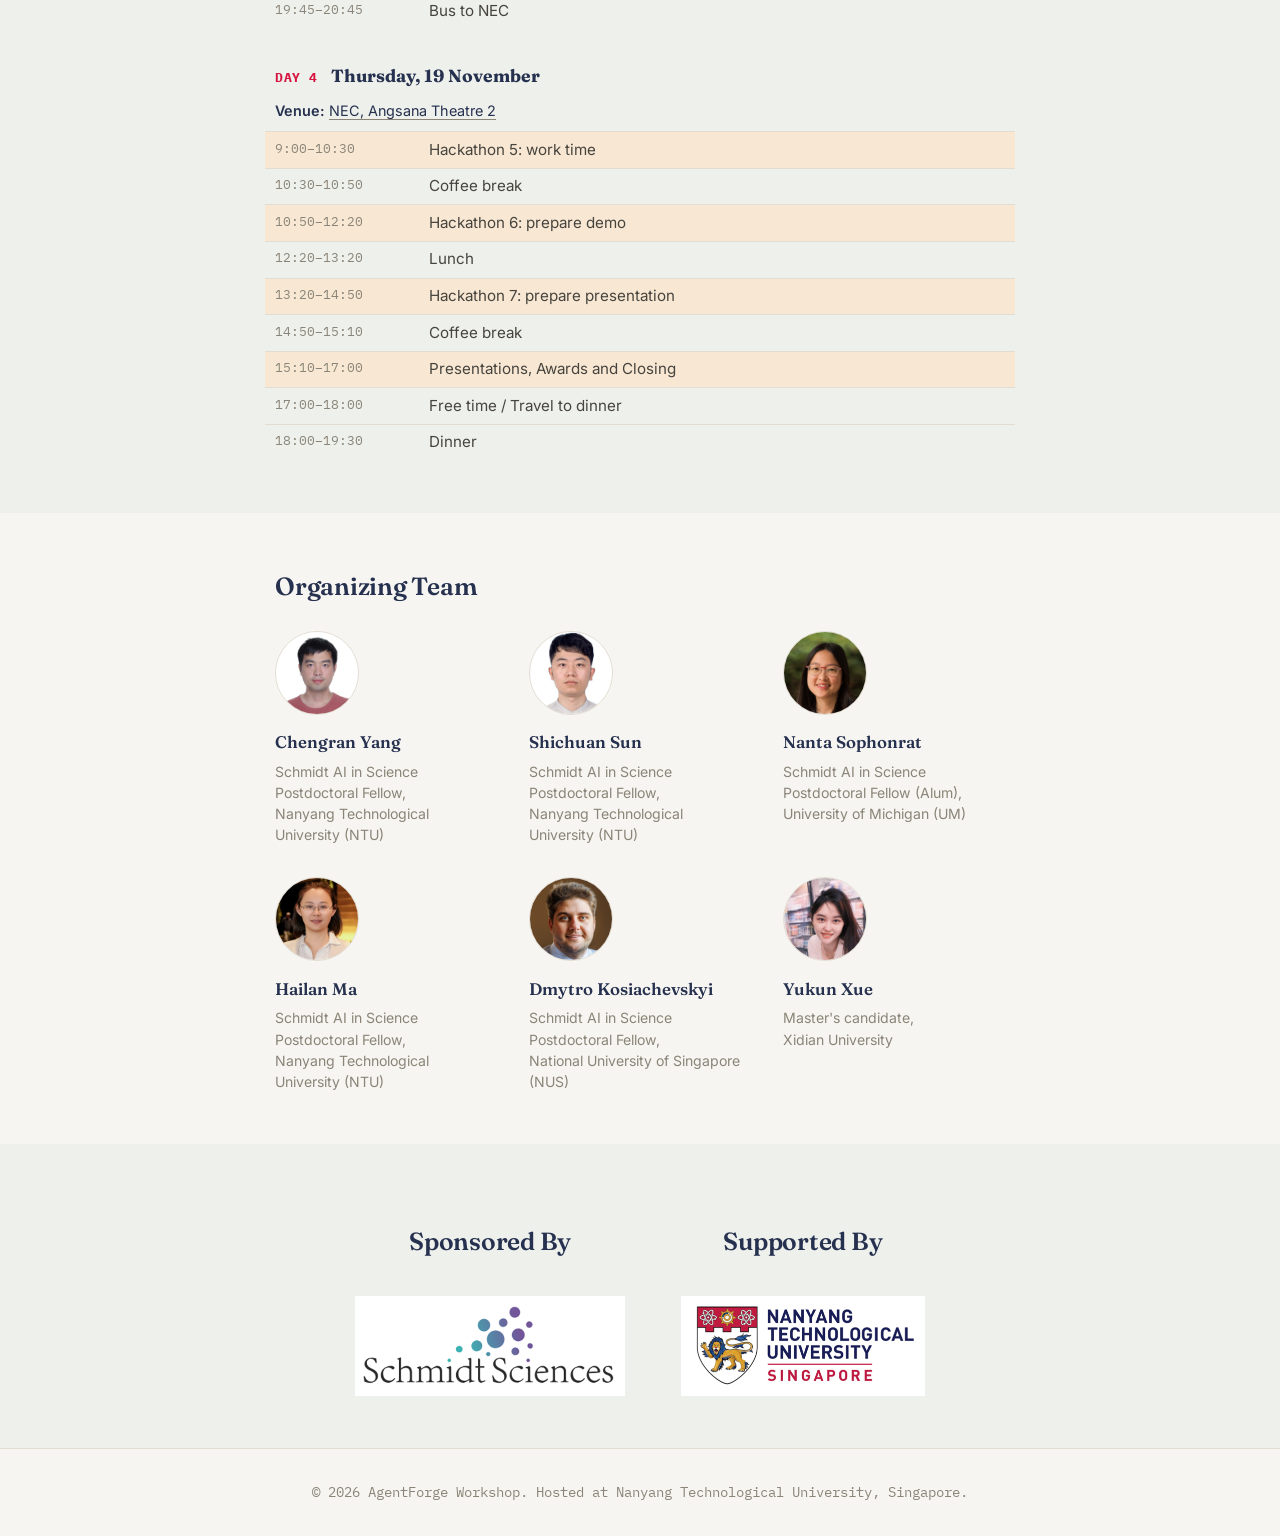
==== commit 244d25b2: "Update keynote title for Prof. Bo An" ====
--- a/index.html
+++ b/index.html
@@ -570,7 +570,7 @@
           <p class="day-venue"><strong>Venue:</strong> <a href="venue.html">NEC, Angsana Theatre 2</a></p>
           <table class="agenda">
             <tr><td class="time">9:00–9:30</td><td>Opening remarks</td></tr>
-            <tr class="ev-keynote"><td class="time">9:30–10:20</td><td>Keynote 1: Prof. Bo An, Introduction to AI Agents for Science</td></tr>
+            <tr class="ev-keynote"><td class="time">9:30–10:20</td><td>Keynote 1: Prof. Bo An, AI Agents: From Scaffolding to Self-Improvement</td></tr>
             <tr><td class="time">10:20–10:40</td><td>Coffee break</td></tr>
             <tr class="ev-tutorial"><td class="time">10:40–12:05</td><td>Tutorial 1: From Chatbot to Agent</td></tr>
             <tr><td class="time">12:05–13:05</td><td>Lunch</td></tr>
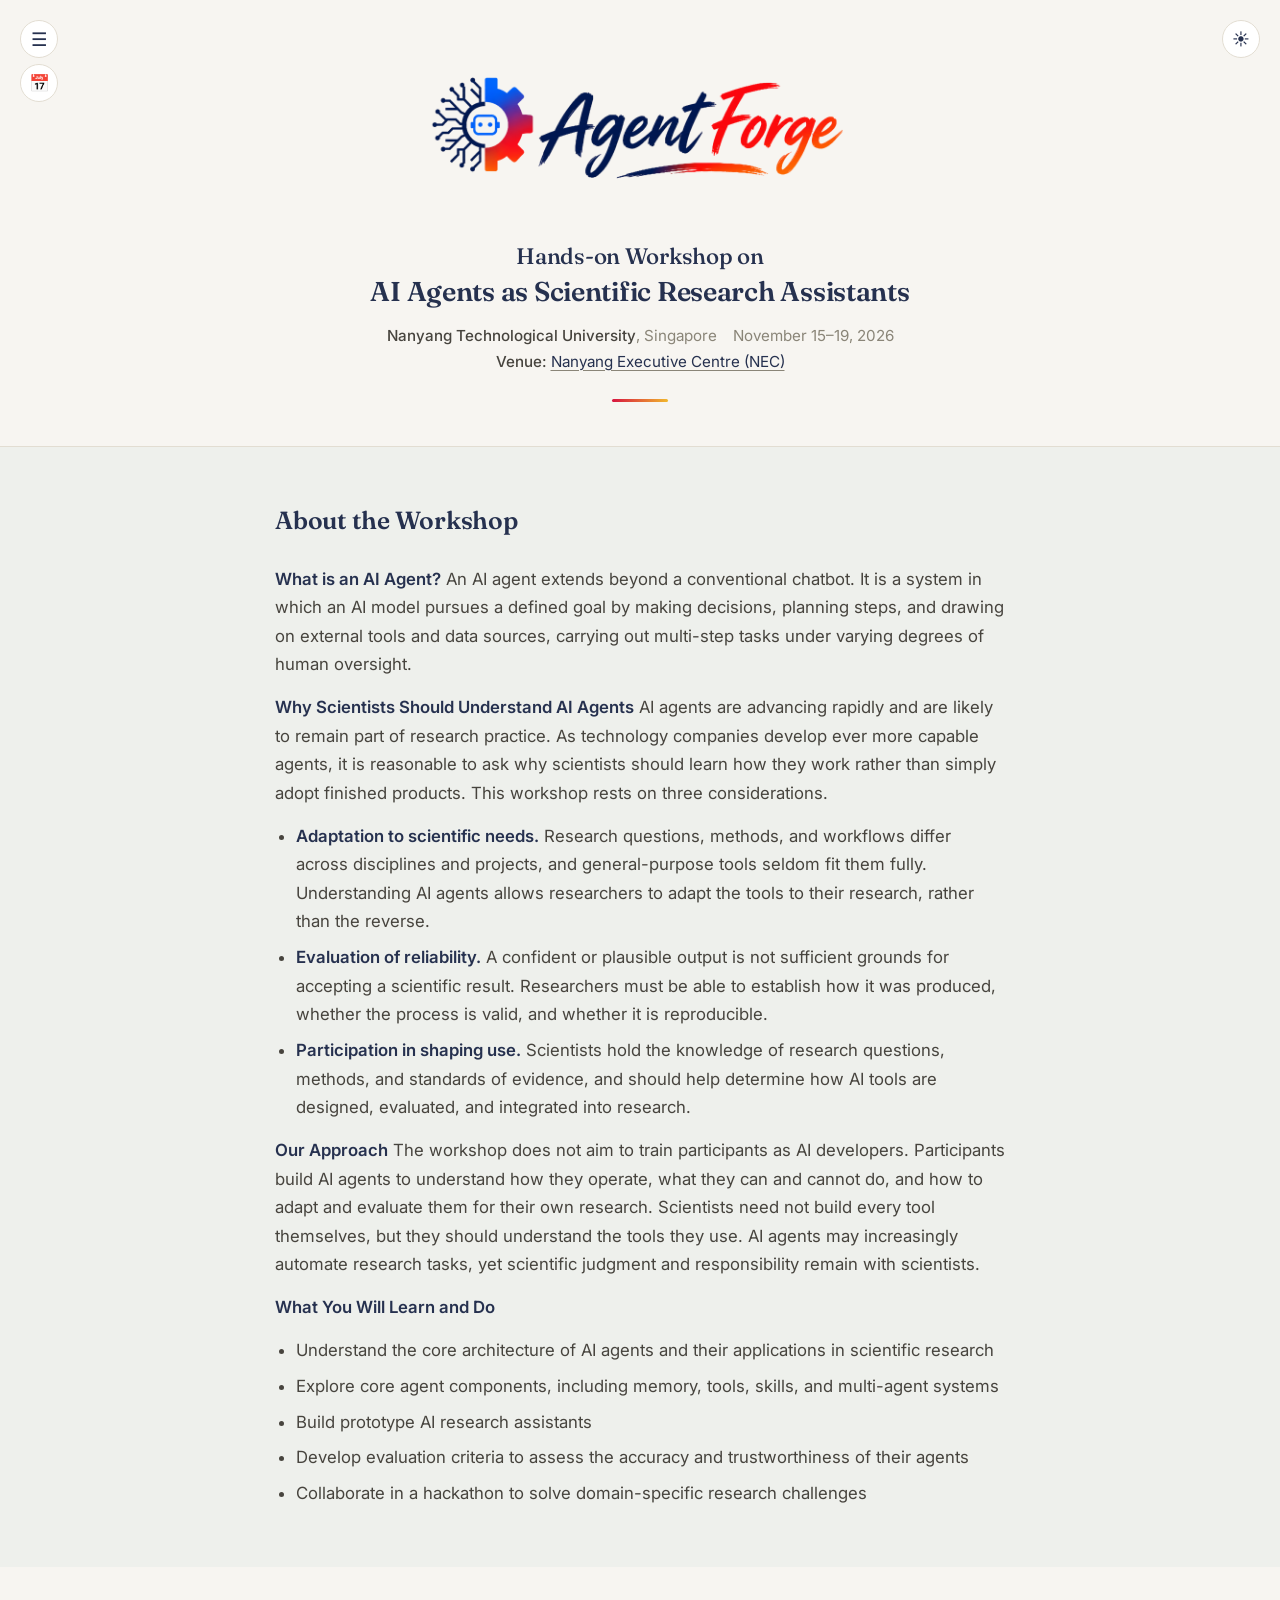
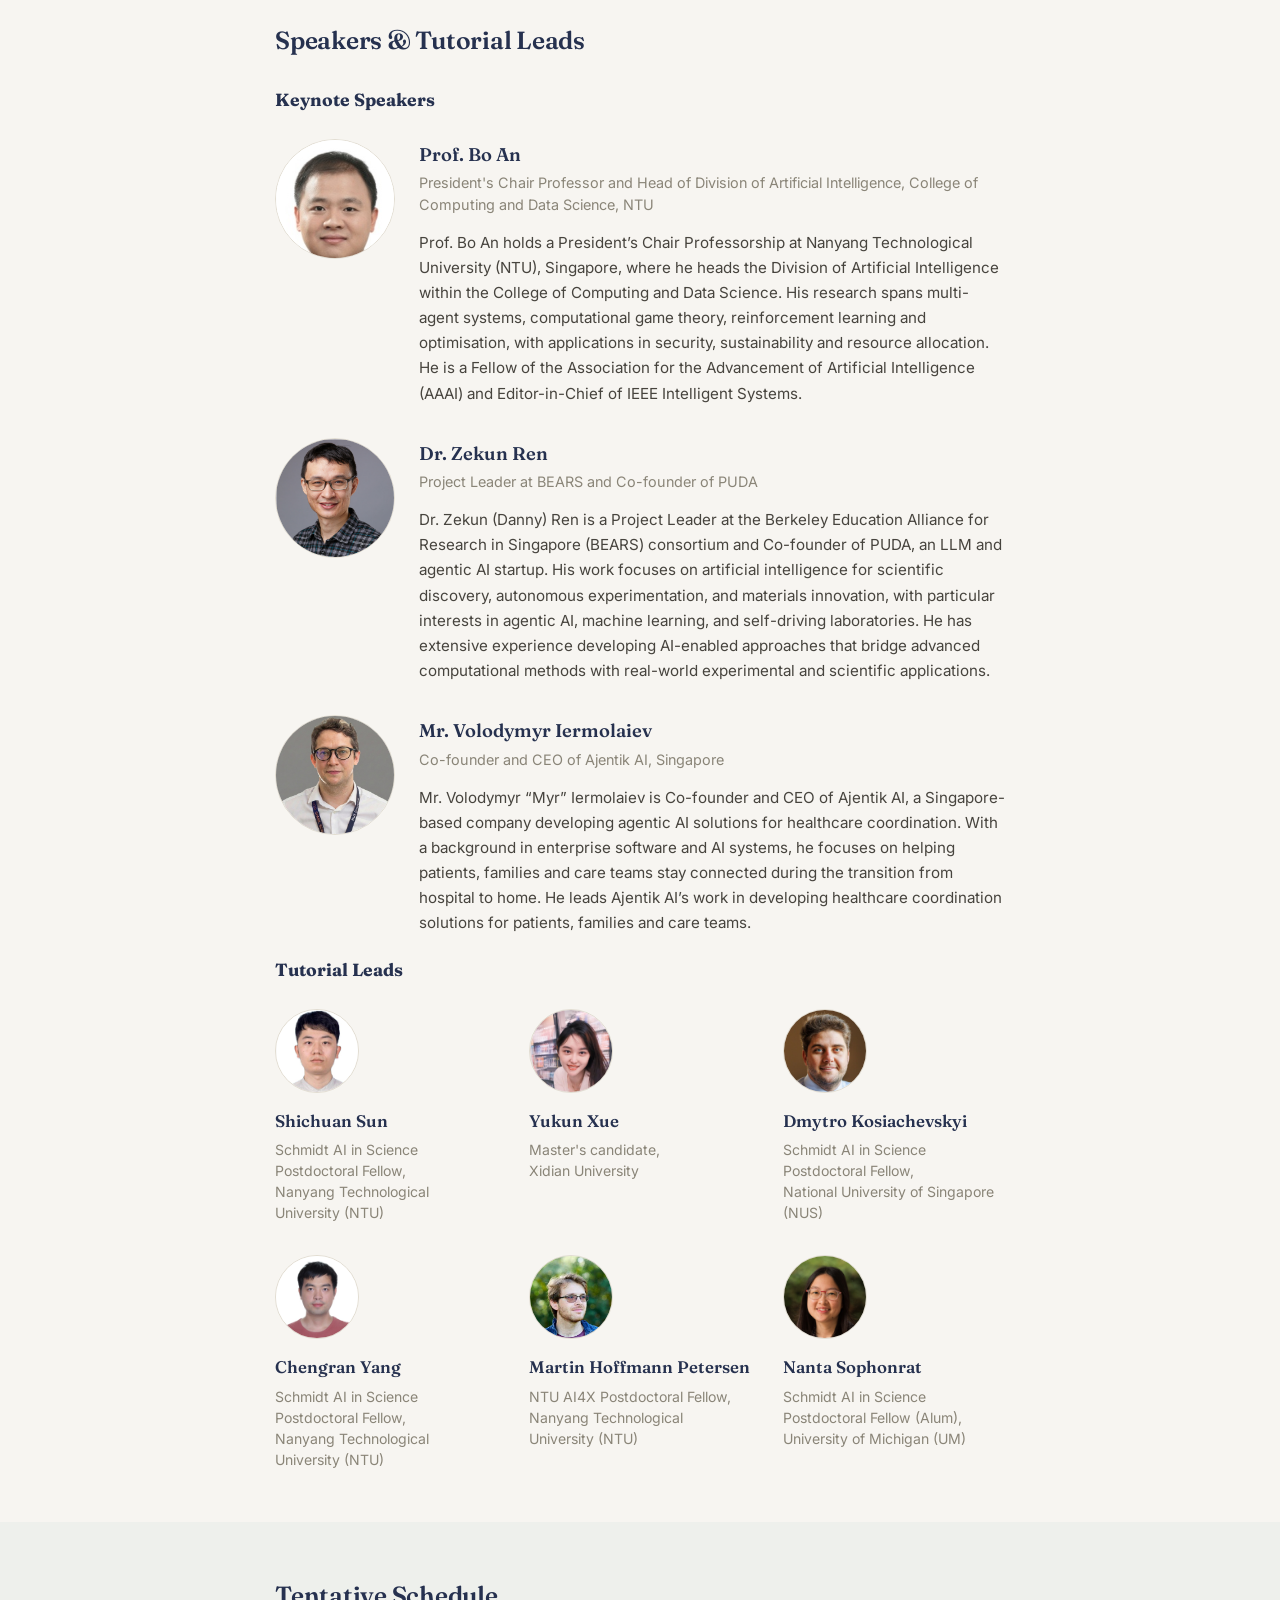
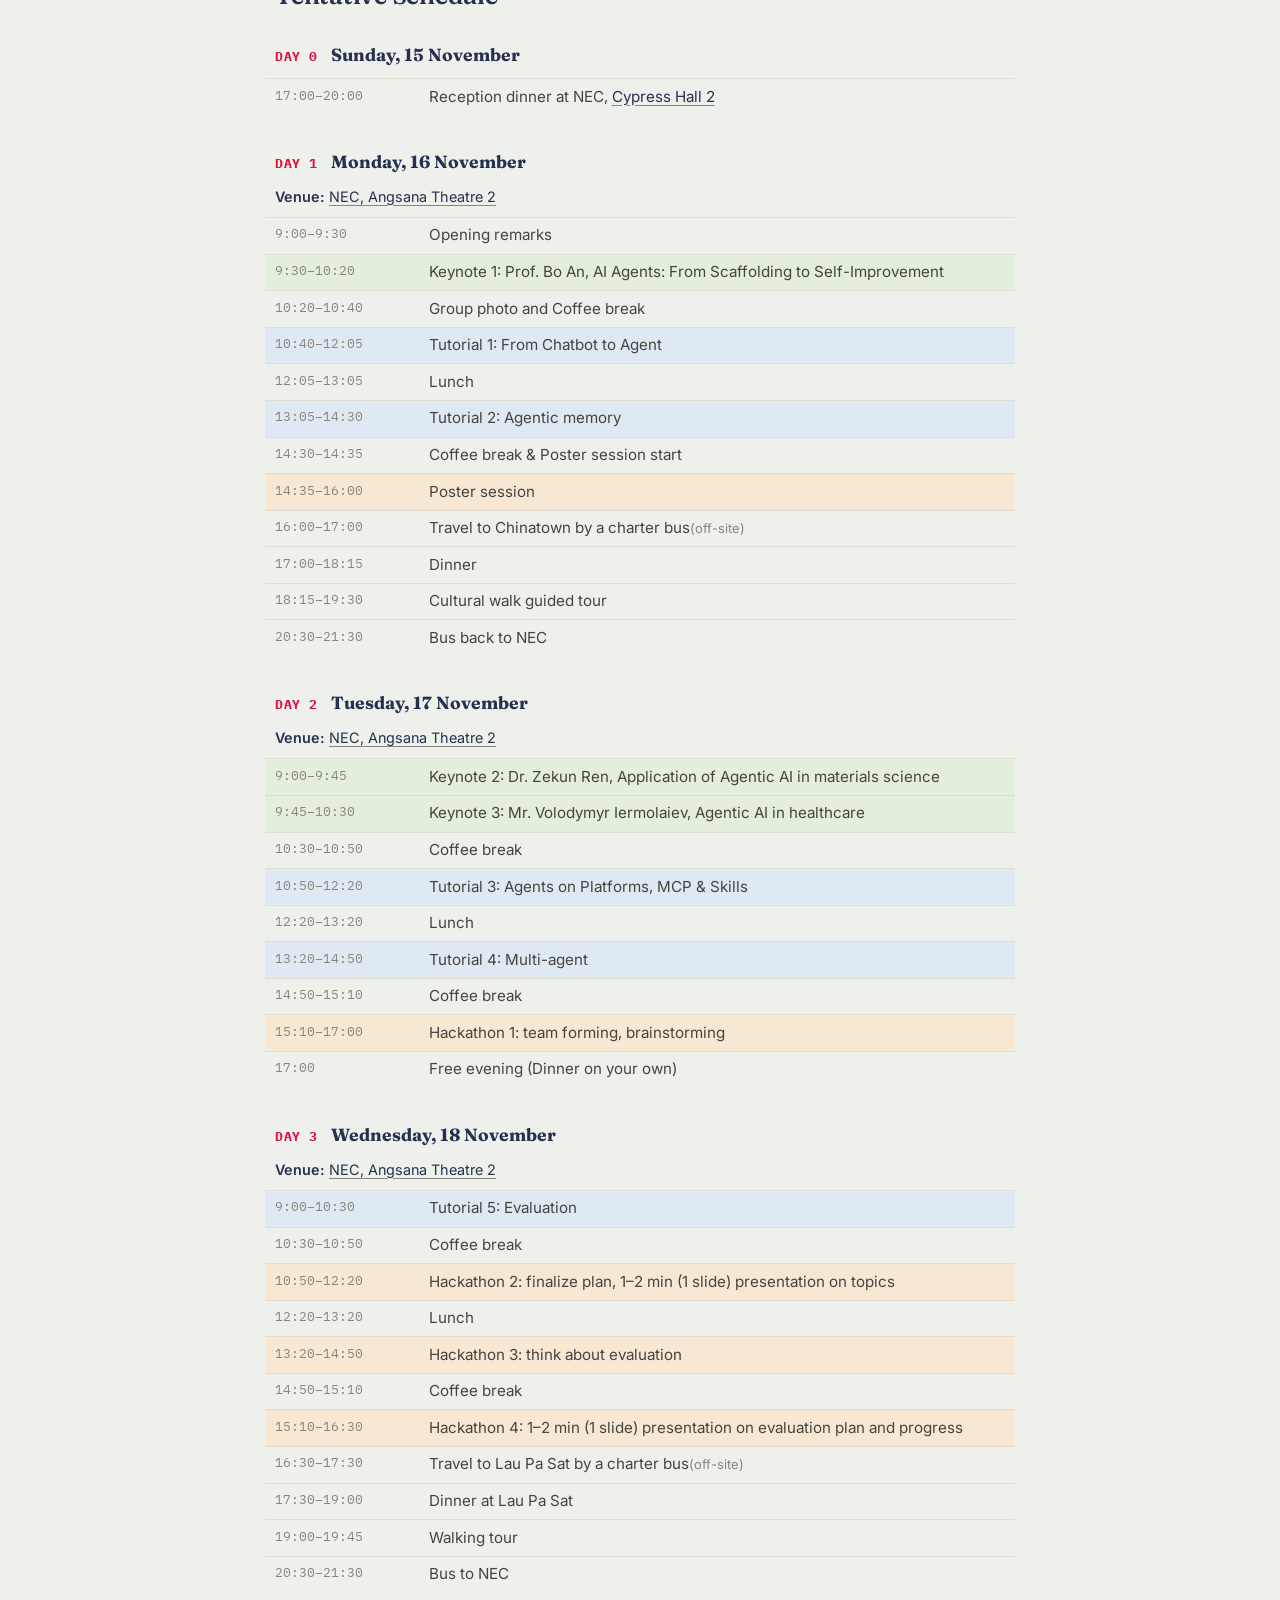
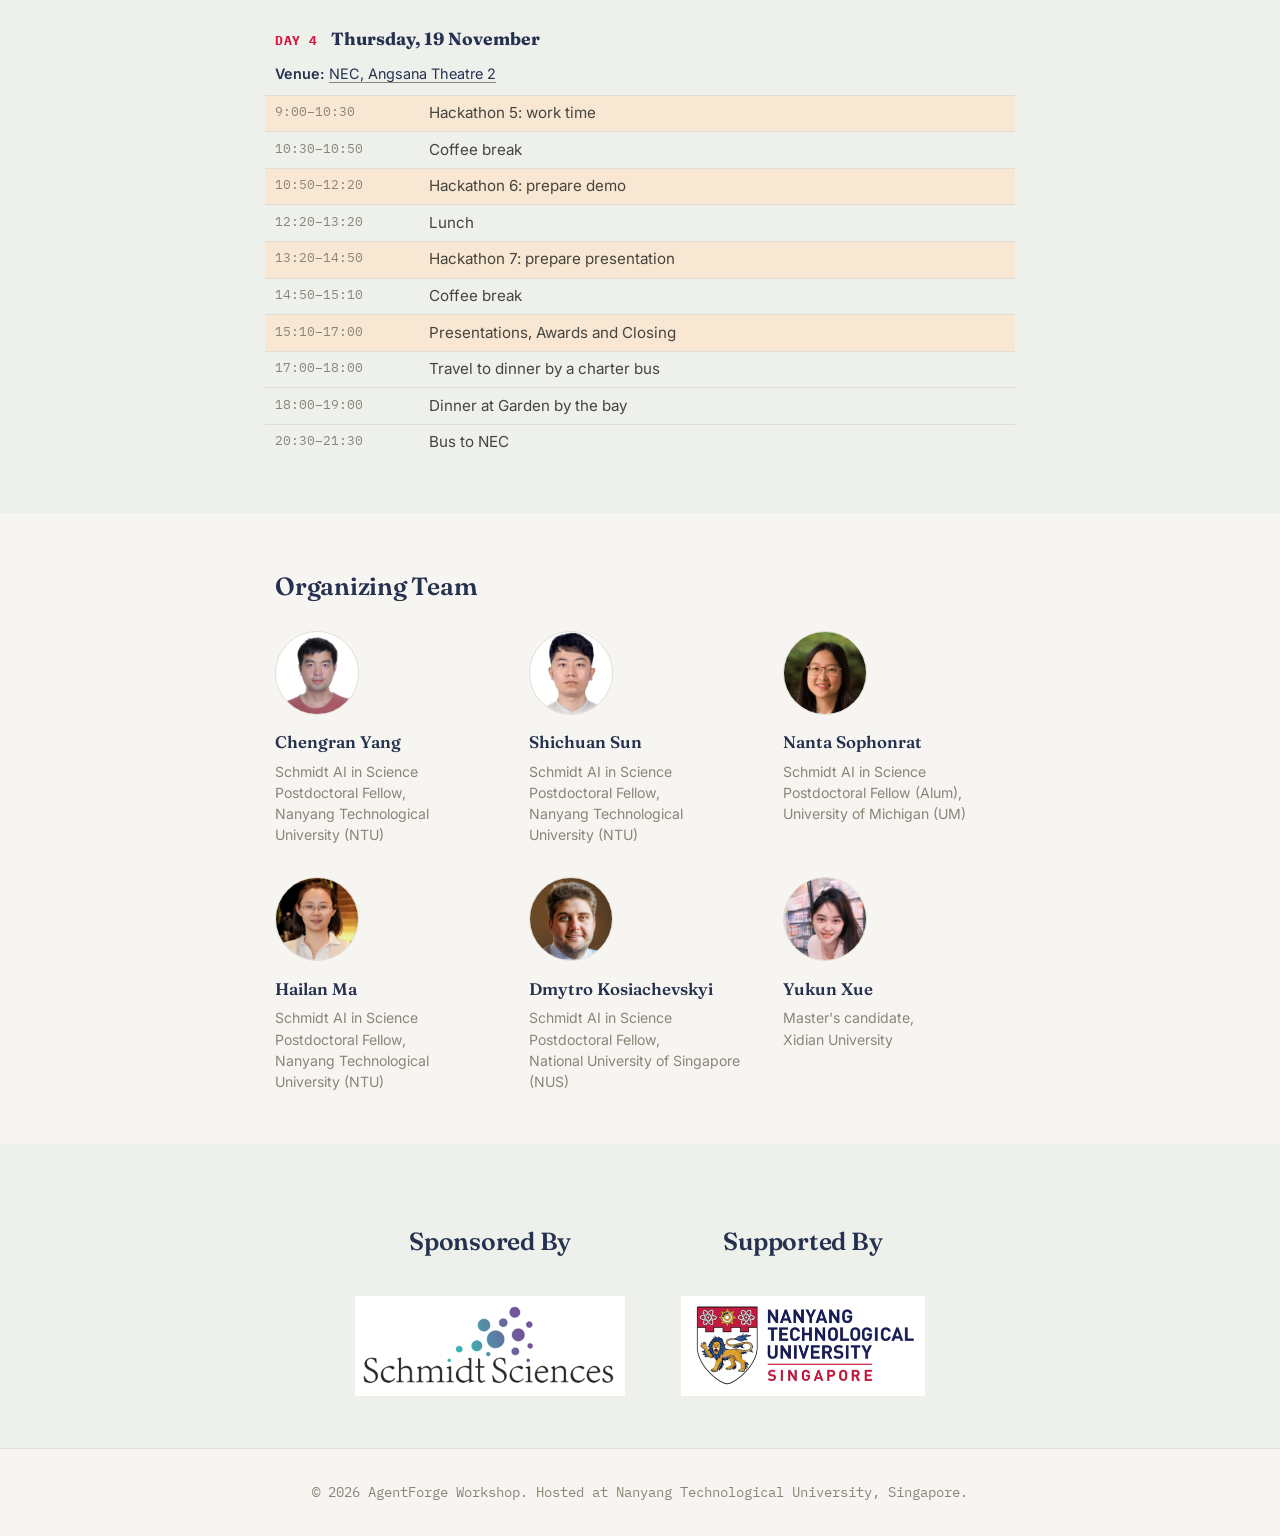
==== commit 020221bd: "Update schedule details and descriptions in index.html" ====
--- a/index.html
+++ b/index.html
@@ -571,16 +571,16 @@
           <table class="agenda">
             <tr><td class="time">9:00–9:30</td><td>Opening remarks</td></tr>
             <tr class="ev-keynote"><td class="time">9:30–10:20</td><td>Keynote 1: Prof. Bo An, AI Agents: From Scaffolding to Self-Improvement</td></tr>
-            <tr><td class="time">10:20–10:40</td><td>Coffee break</td></tr>
+            <tr><td class="time">10:20–10:40</td><td>Group photo and Coffee break</td></tr>
             <tr class="ev-tutorial"><td class="time">10:40–12:05</td><td>Tutorial 1: From Chatbot to Agent</td></tr>
             <tr><td class="time">12:05–13:05</td><td>Lunch</td></tr>
             <tr class="ev-tutorial"><td class="time">13:05–14:30</td><td>Tutorial 2: Agentic memory</td></tr>
             <tr><td class="time">14:30–14:35</td><td>Coffee break &amp; Poster session start</td></tr>
             <tr class="ev-hack"><td class="time">14:35–16:00</td><td>Poster session</td></tr>
-            <tr><td class="time">16:00–17:00</td><td>Travel to Chinatown <span class="offsite">(off-site)</span></td></tr>
+            <tr><td class="time">16:00–17:00</td><td>Travel to Chinatown by a charter bus<span class="offsite">(off-site)</span></td></tr>
             <tr><td class="time">17:00–18:15</td><td>Dinner</td></tr>
             <tr><td class="time">18:15–19:30</td><td>Cultural walk guided tour</td></tr>
-            <tr><td class="time">19:30–20:30</td><td>Bus back to NEC</td></tr>
+            <tr><td class="time">20:30–21:30</td><td>Bus back to NEC</td></tr>
           </table>
         </div>
         <div class="schedule-day">
@@ -595,8 +595,7 @@
             <tr class="ev-tutorial"><td class="time">13:20–14:50</td><td>Tutorial 4: Multi-agent</td></tr>
             <tr><td class="time">14:50–15:10</td><td>Coffee break</td></tr>
             <tr class="ev-hack"><td class="time">15:10–17:00</td><td>Hackathon 1: team forming, brainstorming</td></tr>
-            <tr><td class="time">17:00–18:00</td><td>Free time / Travel to dinner</td></tr>
-            <tr><td class="time">18:00–19:30</td><td>Dinner</td></tr>
+            <tr><td class="time">17:00</td><td> Free evening (Dinner on your own)</td></tr>
           </table>
         </div>
         <div class="schedule-day">
@@ -610,10 +609,10 @@
             <tr class="ev-hack"><td class="time">13:20–14:50</td><td>Hackathon 3: think about evaluation</td></tr>
             <tr><td class="time">14:50–15:10</td><td>Coffee break</td></tr>
             <tr class="ev-hack"><td class="time">15:10–16:30</td><td>Hackathon 4: 1–2 min (1 slide) presentation on evaluation plan and progress</td></tr>
-            <tr><td class="time">16:30–17:30</td><td>Travel to Lau Pa Sat <span class="offsite">(off-site)</span></td></tr>
+            <tr><td class="time">16:30–17:30</td><td>Travel to Lau Pa Sat by a charter bus<span class="offsite">(off-site)</span></td></tr>
             <tr><td class="time">17:30–19:00</td><td>Dinner at Lau Pa Sat</td></tr>
             <tr><td class="time">19:00–19:45</td><td>Walking tour</td></tr>
-            <tr><td class="time">19:45–20:45</td><td>Bus to NEC</td></tr>
+            <tr><td class="time">20:30–21:30</td><td>Bus to NEC</td></tr>
           </table>
         </div>
         <div class="schedule-day">
@@ -627,8 +626,9 @@
             <tr class="ev-hack"><td class="time">13:20–14:50</td><td>Hackathon 7: prepare presentation</td></tr>
             <tr><td class="time">14:50–15:10</td><td>Coffee break</td></tr>
             <tr class="ev-hack"><td class="time">15:10–17:00</td><td>Presentations, Awards and Closing</td></tr>
-            <tr><td class="time">17:00–18:00</td><td>Free time / Travel to dinner</td></tr>
-            <tr><td class="time">18:00–19:30</td><td>Dinner</td></tr>
+            <tr><td class="time">17:00–18:00</td><td>Travel to dinner by a charter bus</td></tr>
+            <tr><td class="time">18:00–19:00</td><td>Dinner at Garden by the bay</td></tr>
+            <tr><td class="time">20:30–21:30</td><td>Bus to NEC</td></tr>
           </table>
         </div>
       </div>
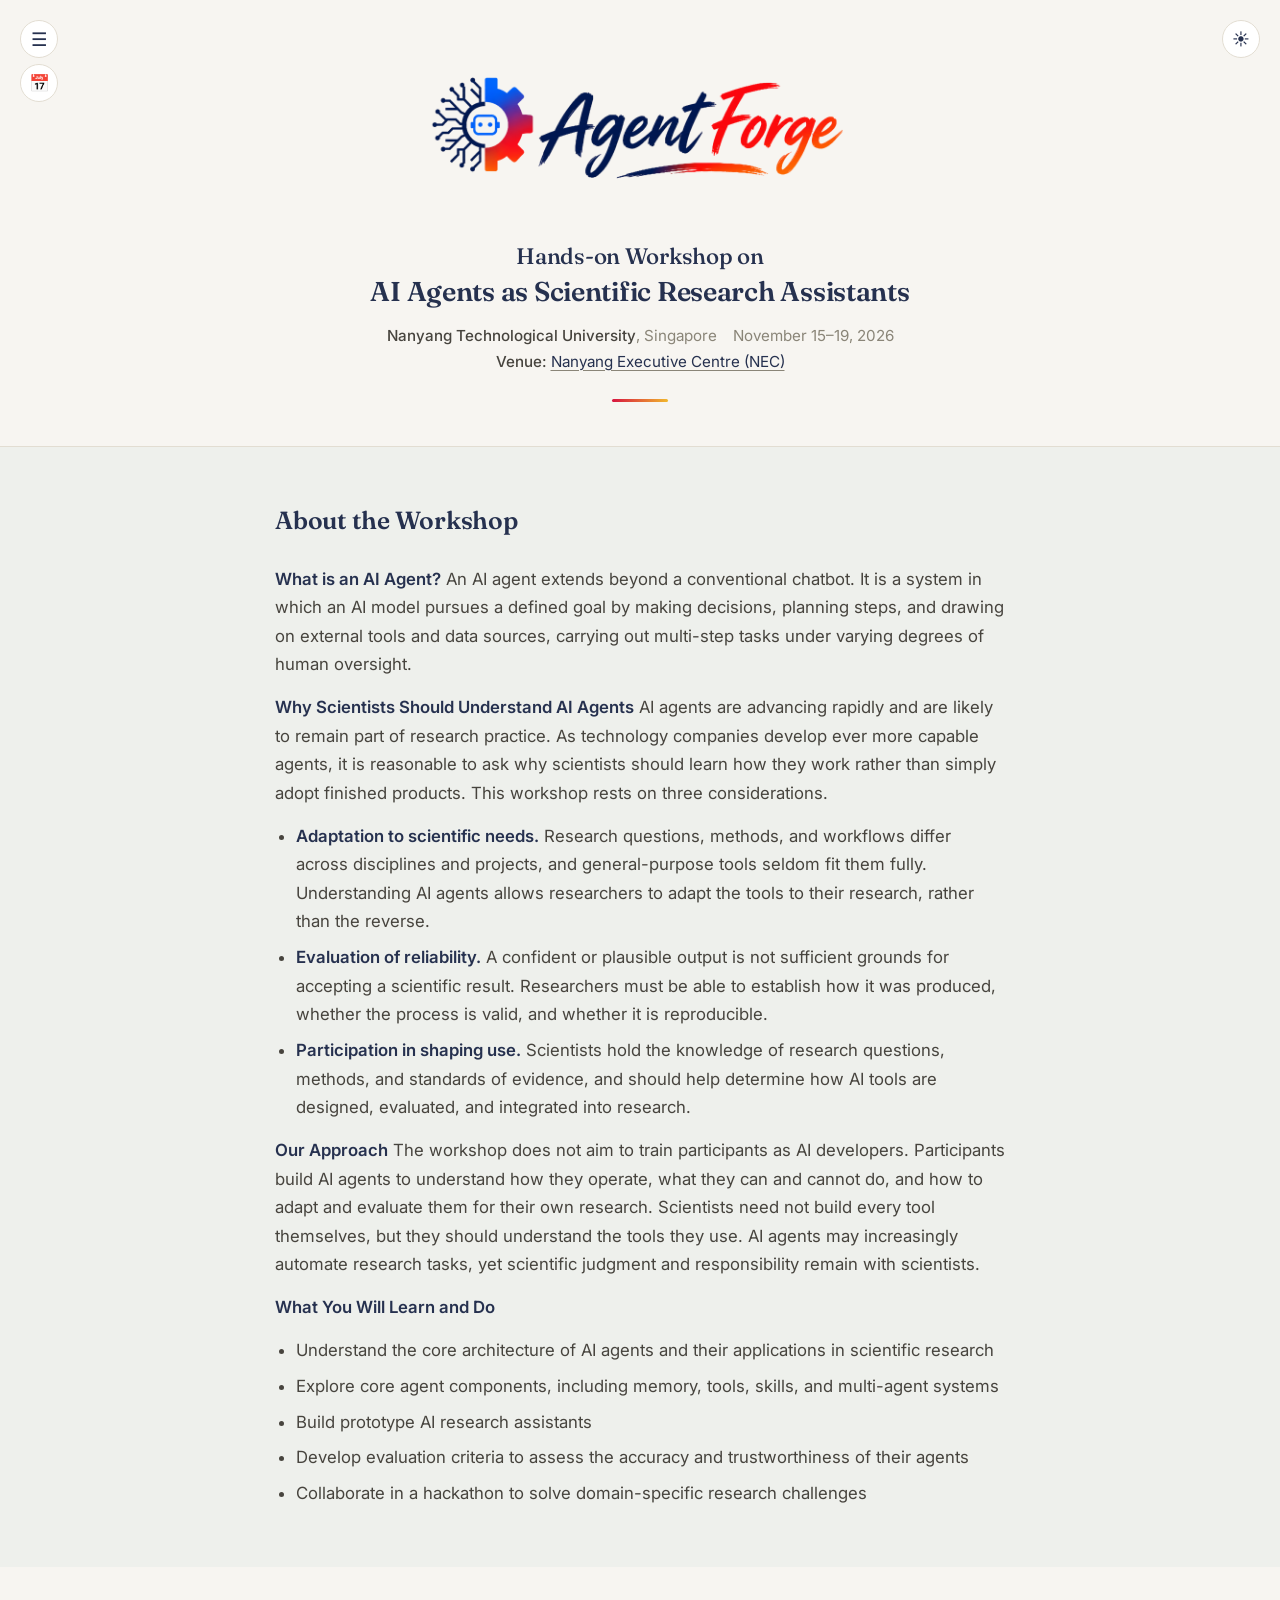
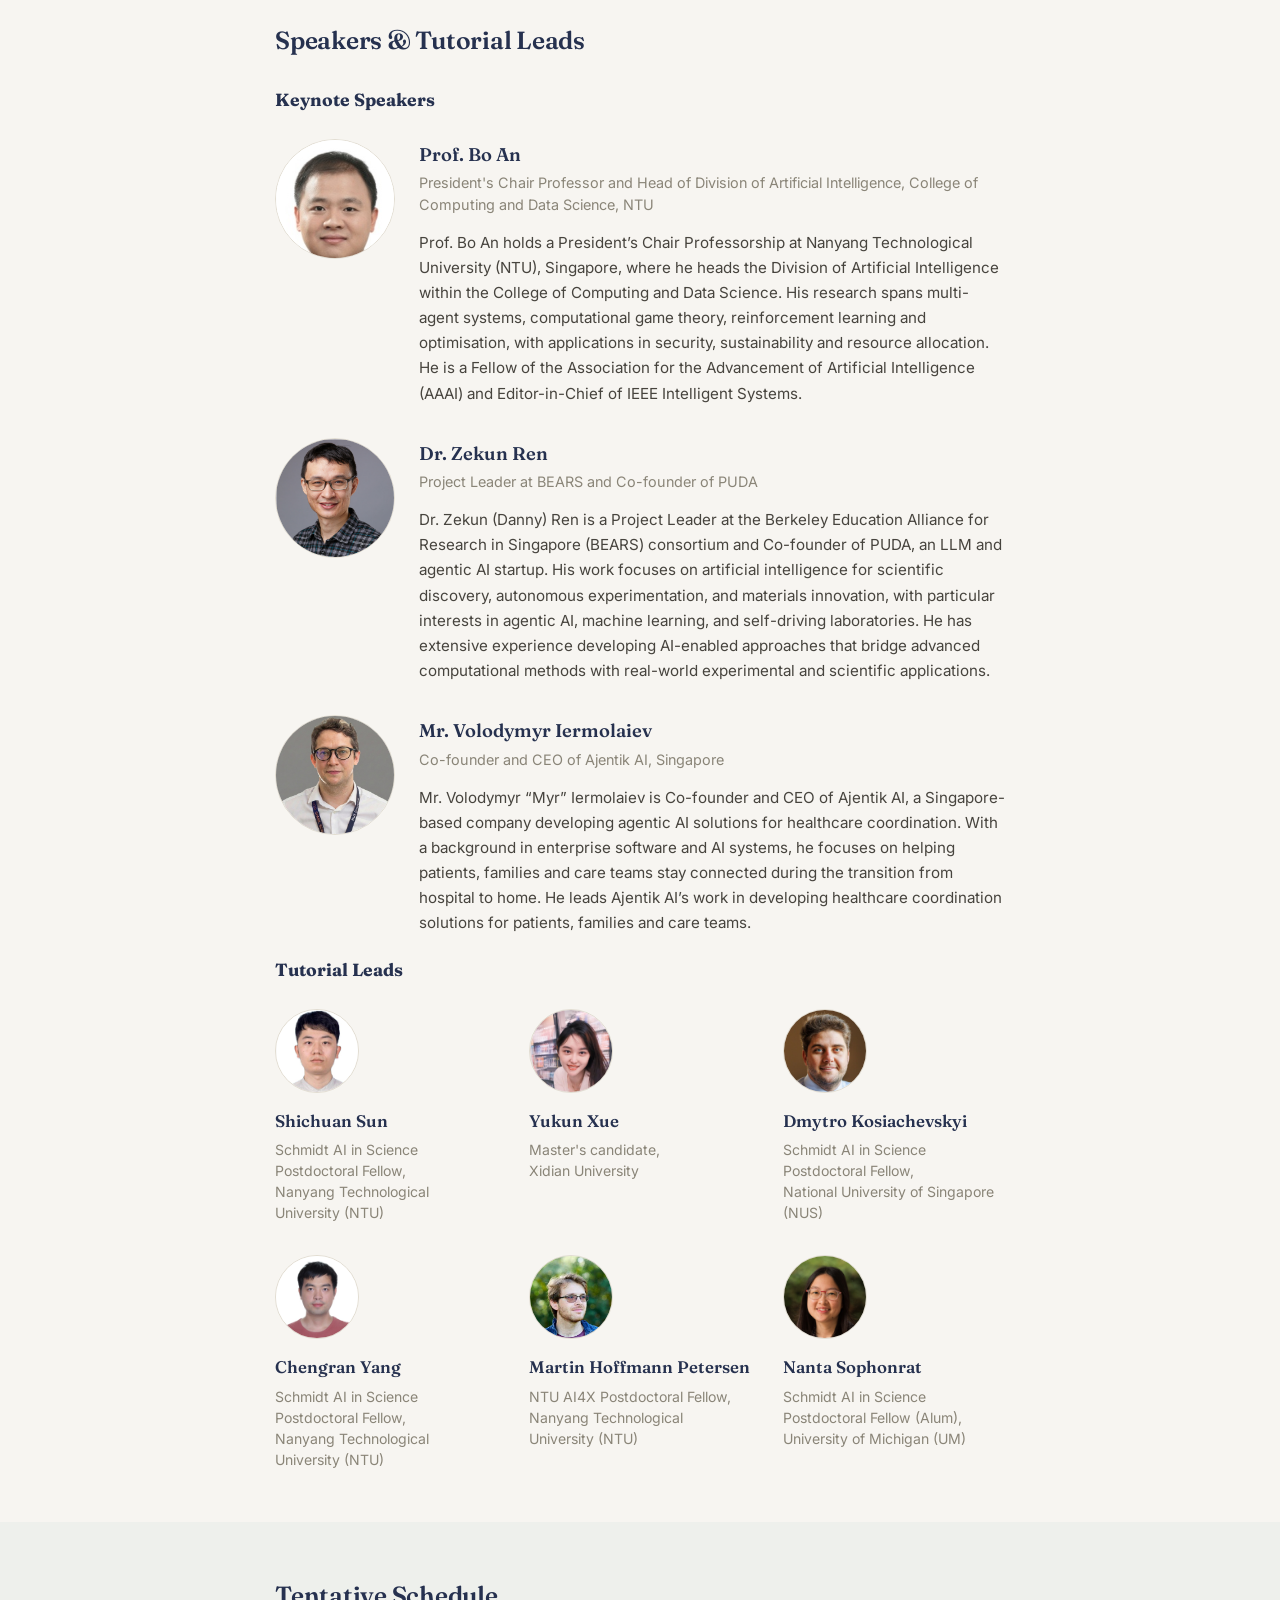
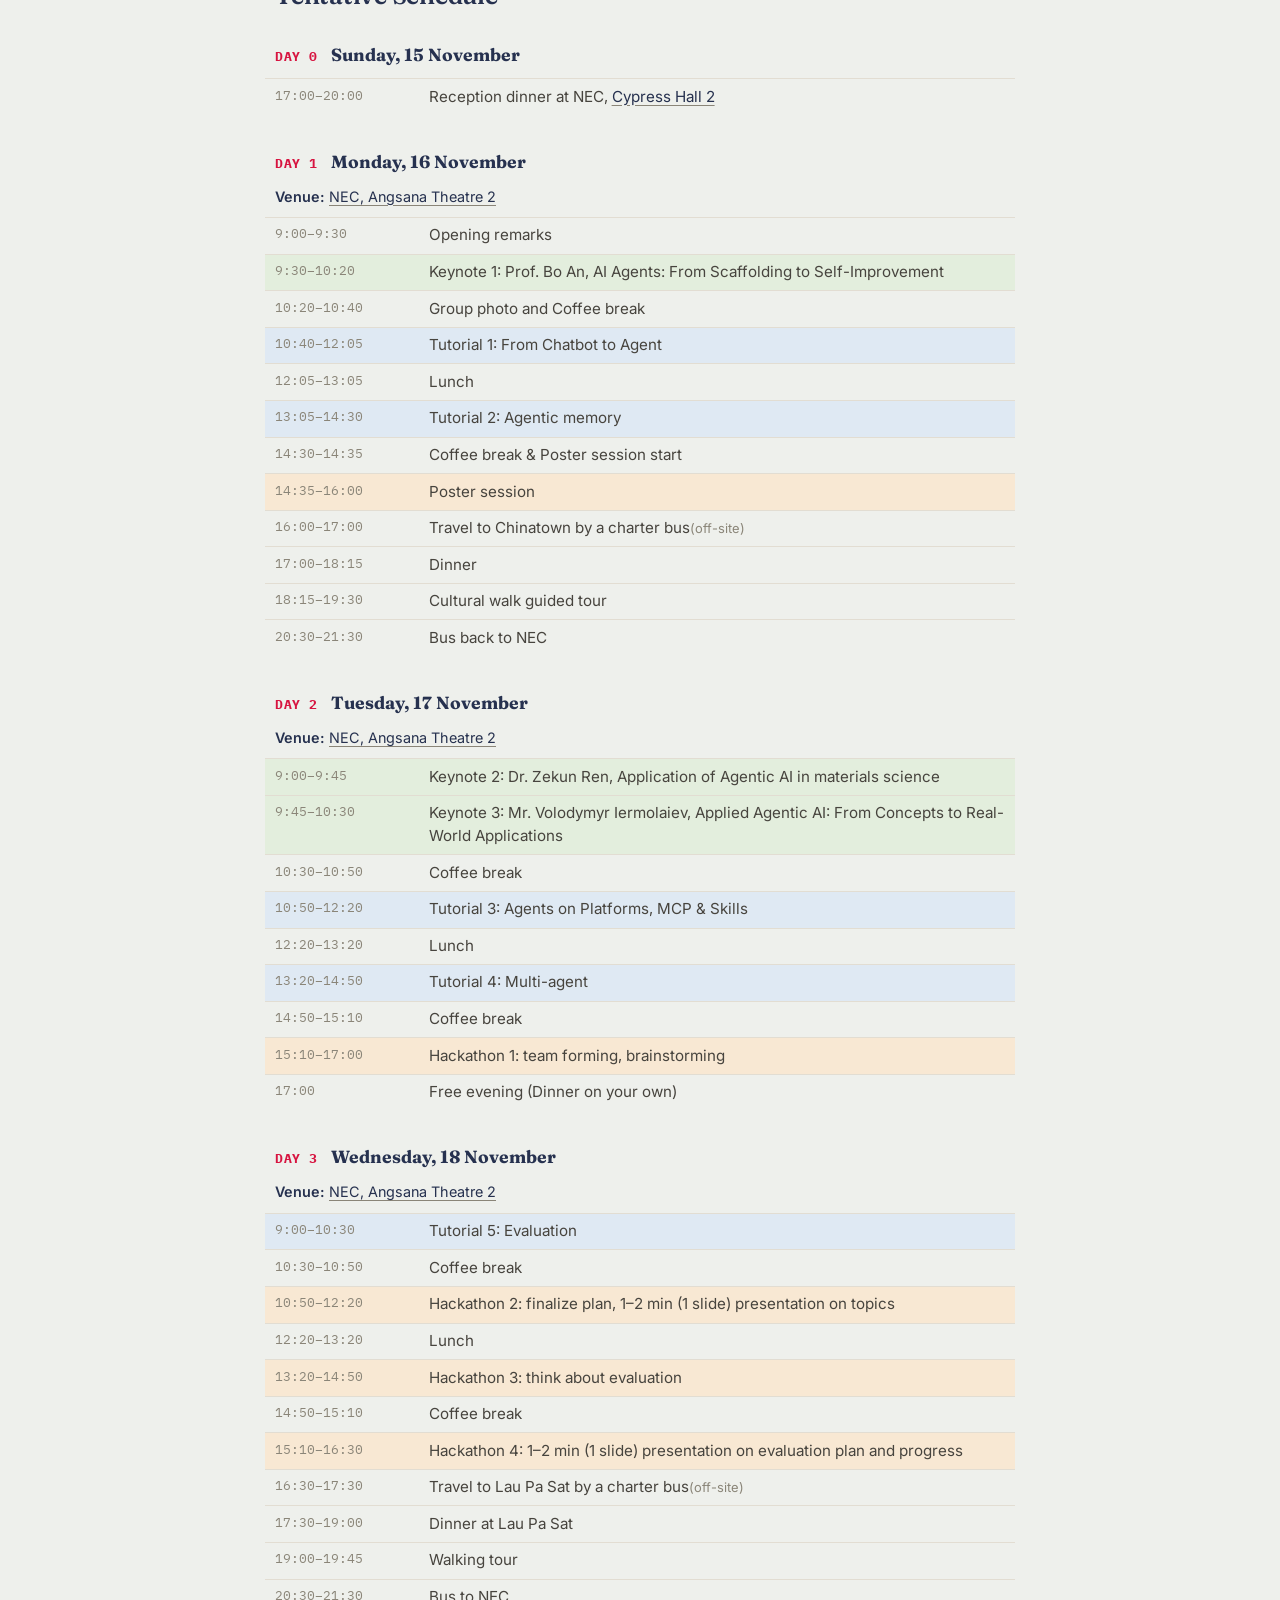
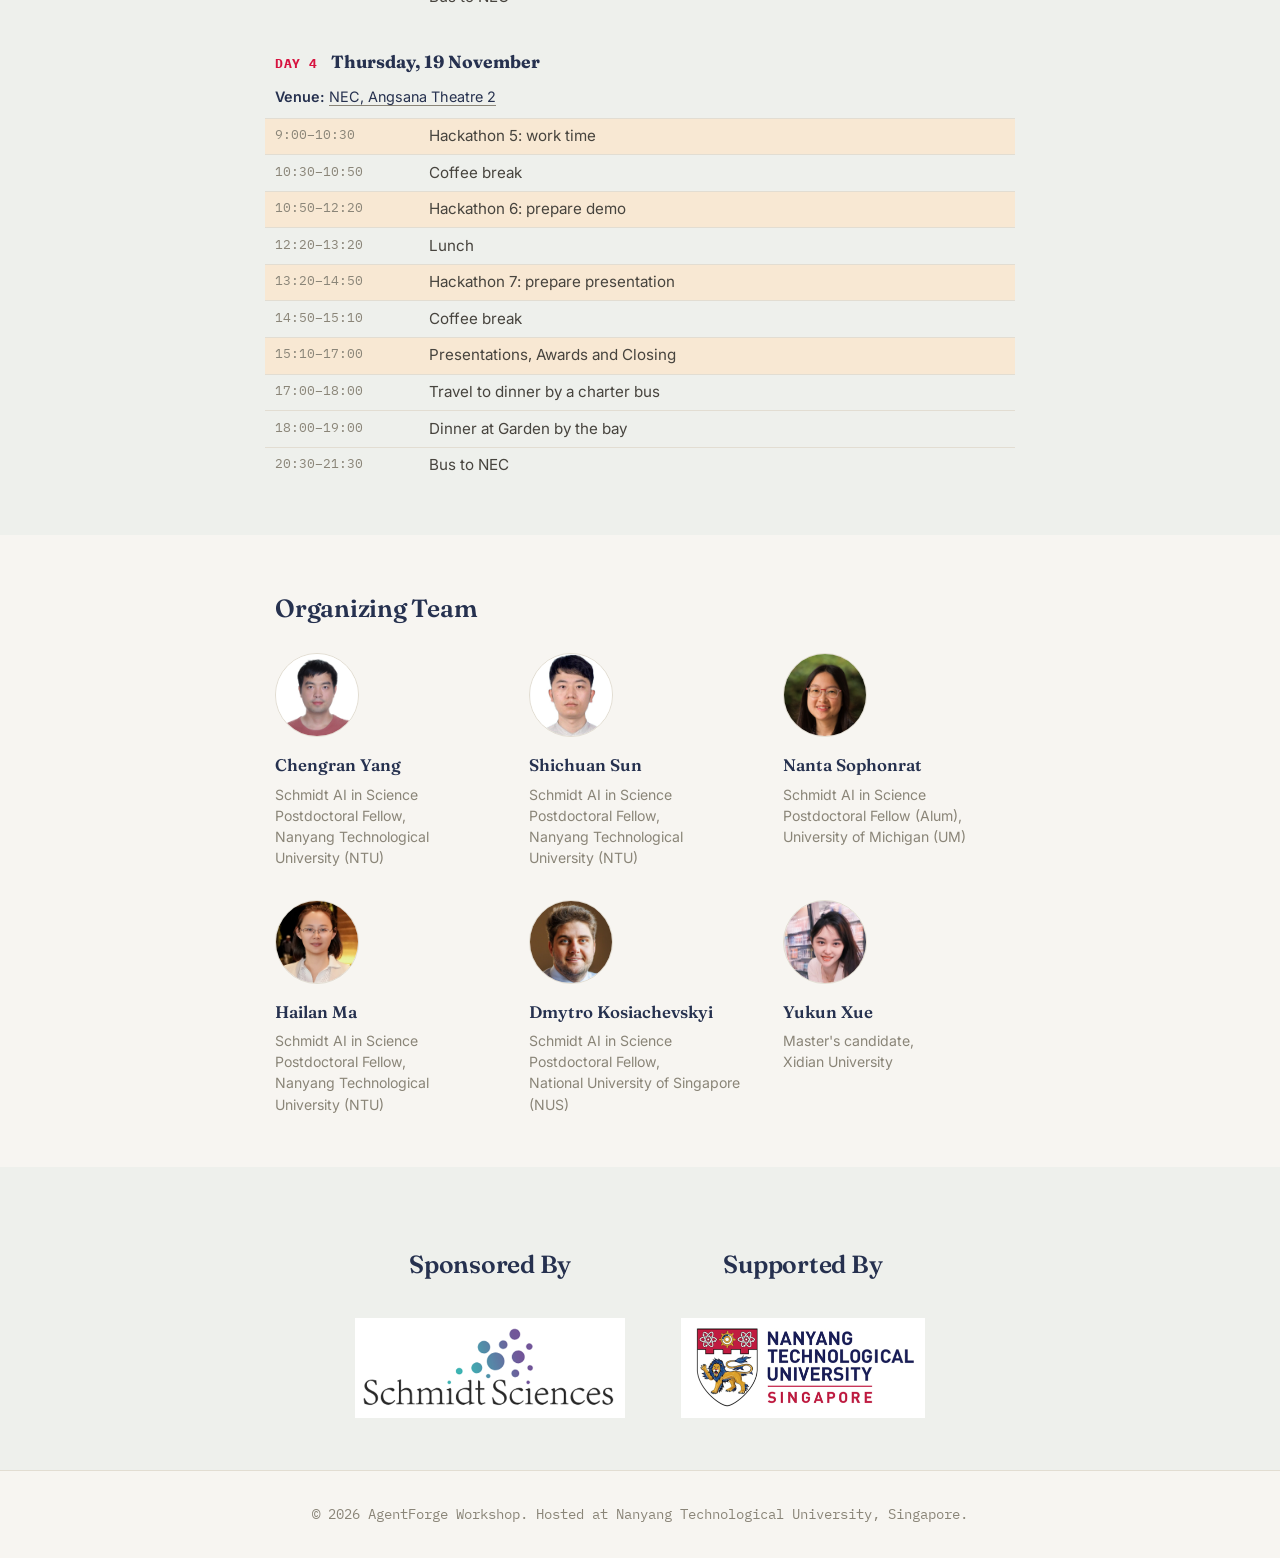
==== commit 841b6de6: "Update keynote title for Keynote 3" ====
--- a/index.html
+++ b/index.html
@@ -588,7 +588,7 @@
           <p class="day-venue"><strong>Venue:</strong> <a href="venue.html">NEC, Angsana Theatre 2</a></p>
           <table class="agenda">
             <tr class="ev-keynote"><td class="time">9:00–9:45</td><td>Keynote 2: Dr. Zekun Ren, Application of Agentic AI in materials science</td></tr>
-            <tr class="ev-keynote"><td class="time">9:45–10:30</td><td>Keynote 3: Mr. Volodymyr Iermolaiev, Agentic AI in healthcare</td></tr>
+            <tr class="ev-keynote"><td class="time">9:45–10:30</td><td>Keynote 3: Mr. Volodymyr Iermolaiev, Applied Agentic AI: From Concepts to Real-World Applications</td></tr>
             <tr><td class="time">10:30–10:50</td><td>Coffee break</td></tr>
             <tr class="ev-tutorial"><td class="time">10:50–12:20</td><td>Tutorial 3: Agents on Platforms, MCP &amp; Skills</td></tr>
             <tr><td class="time">12:20–13:20</td><td>Lunch</td></tr>
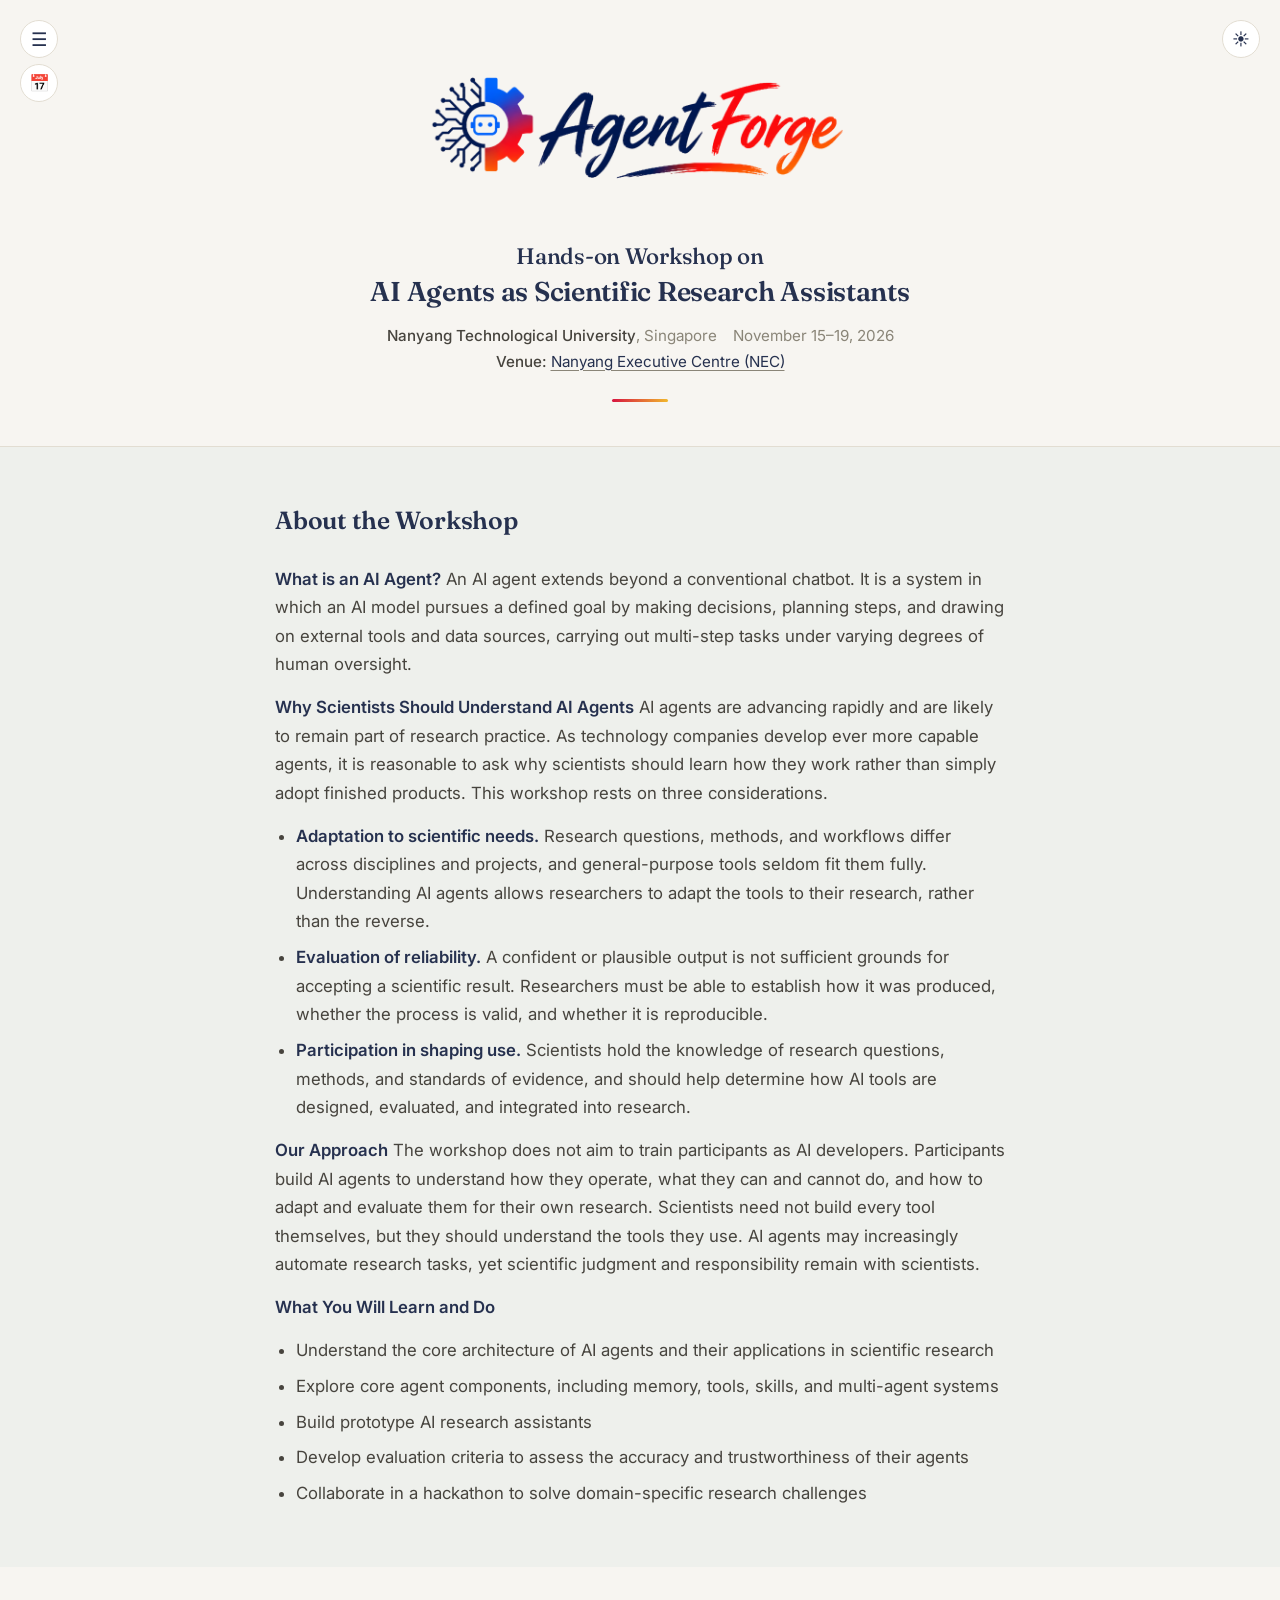
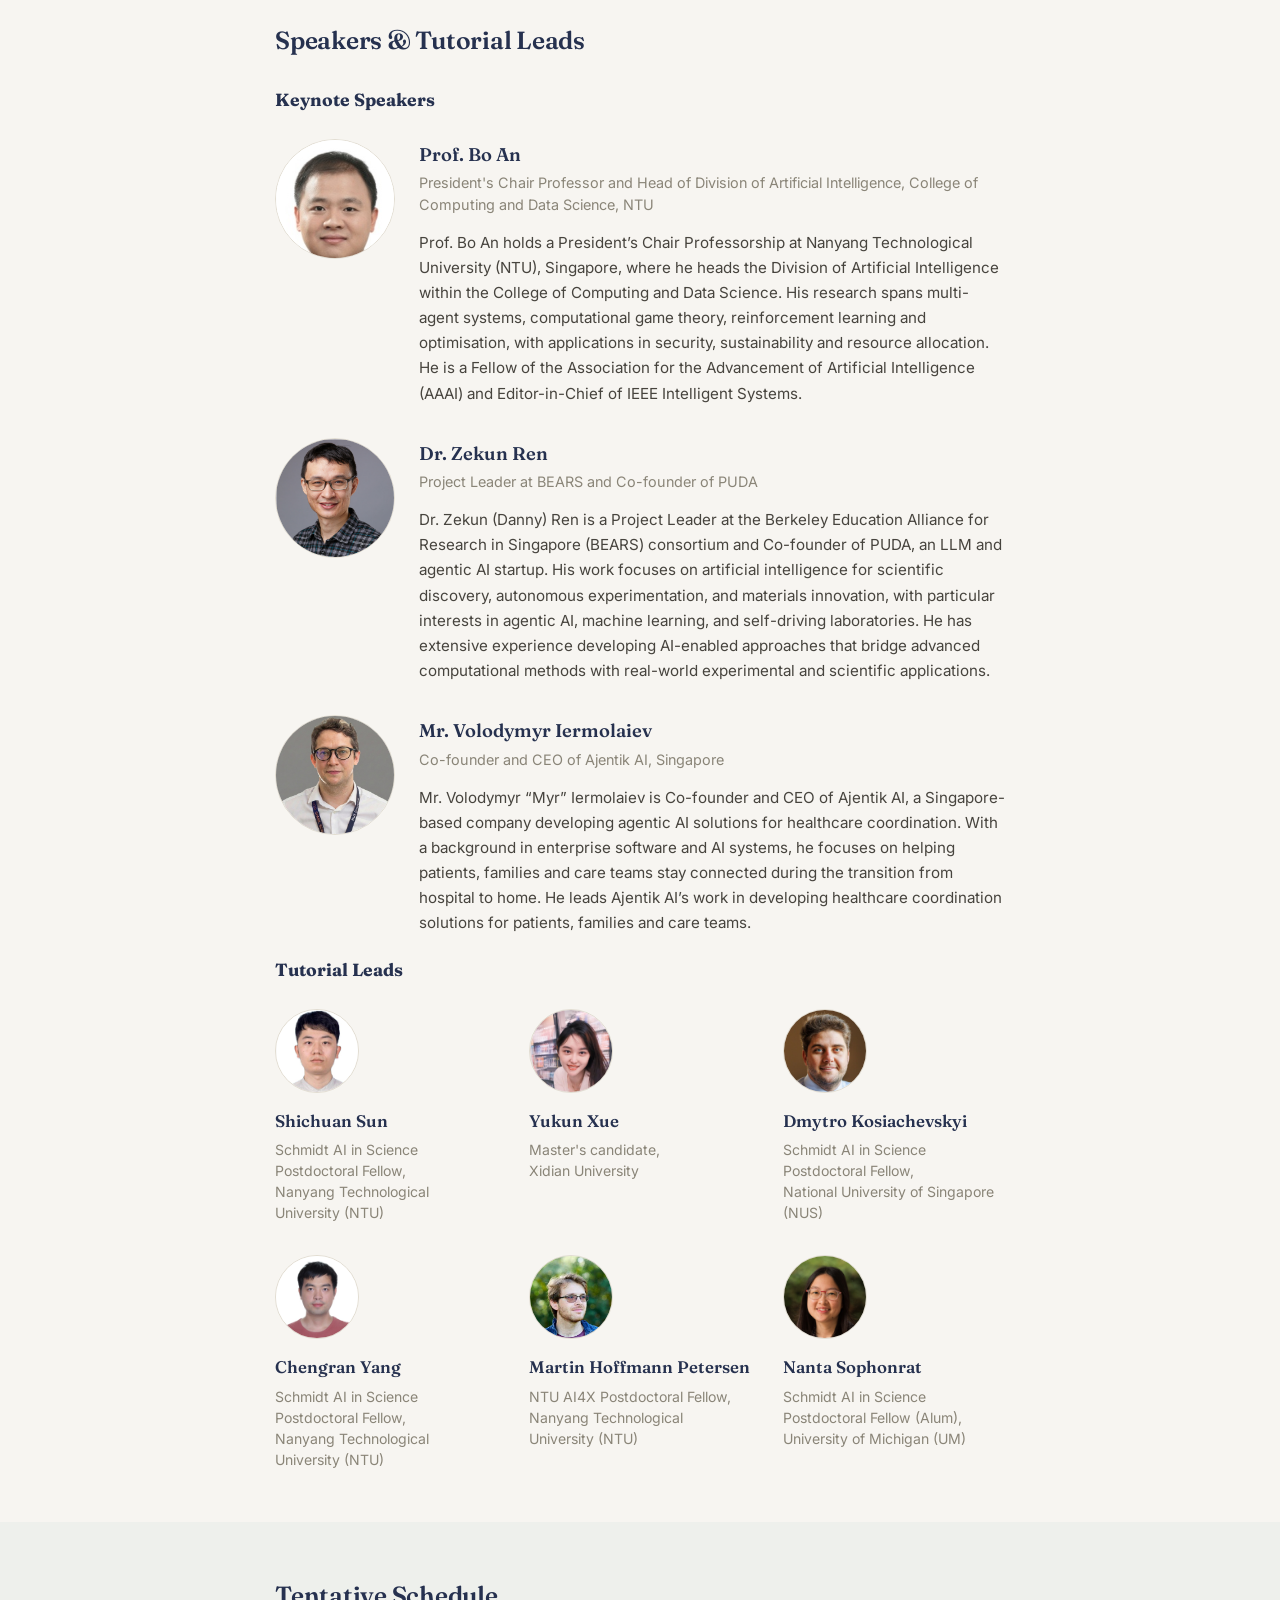
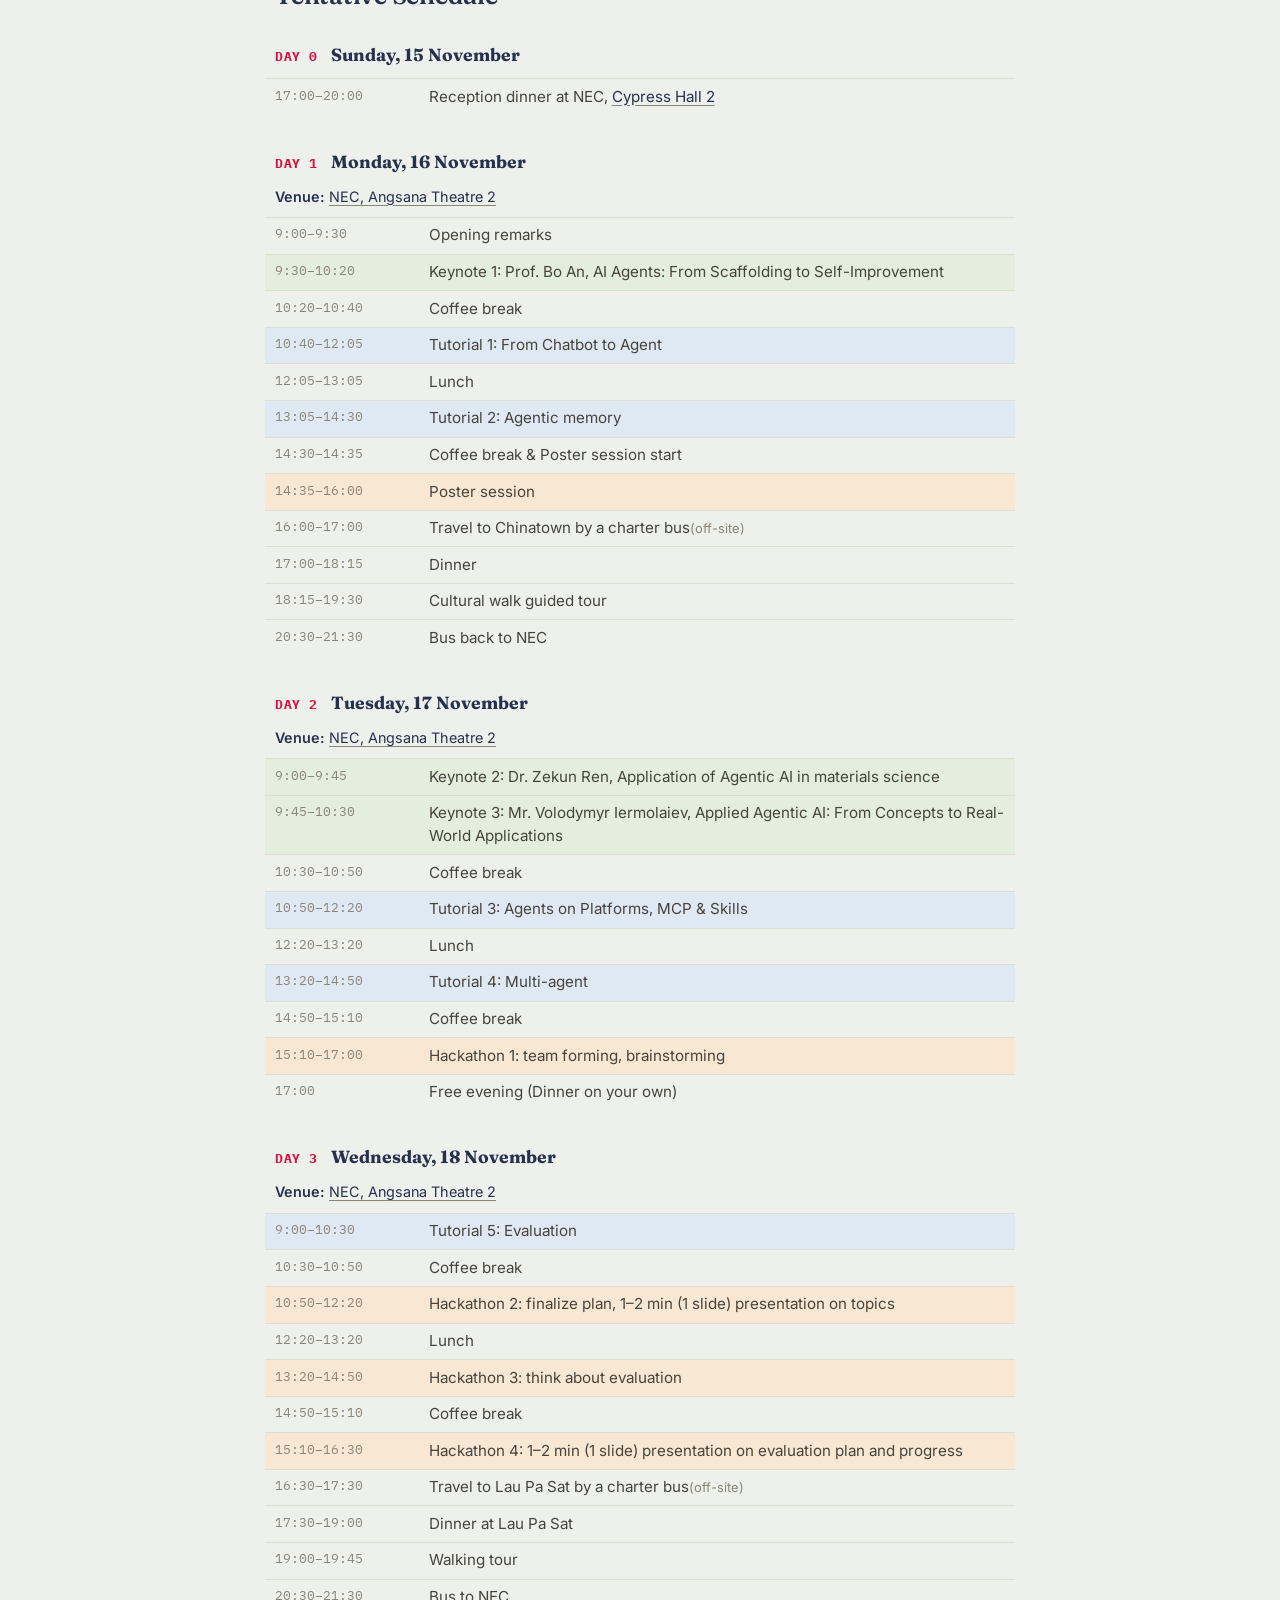
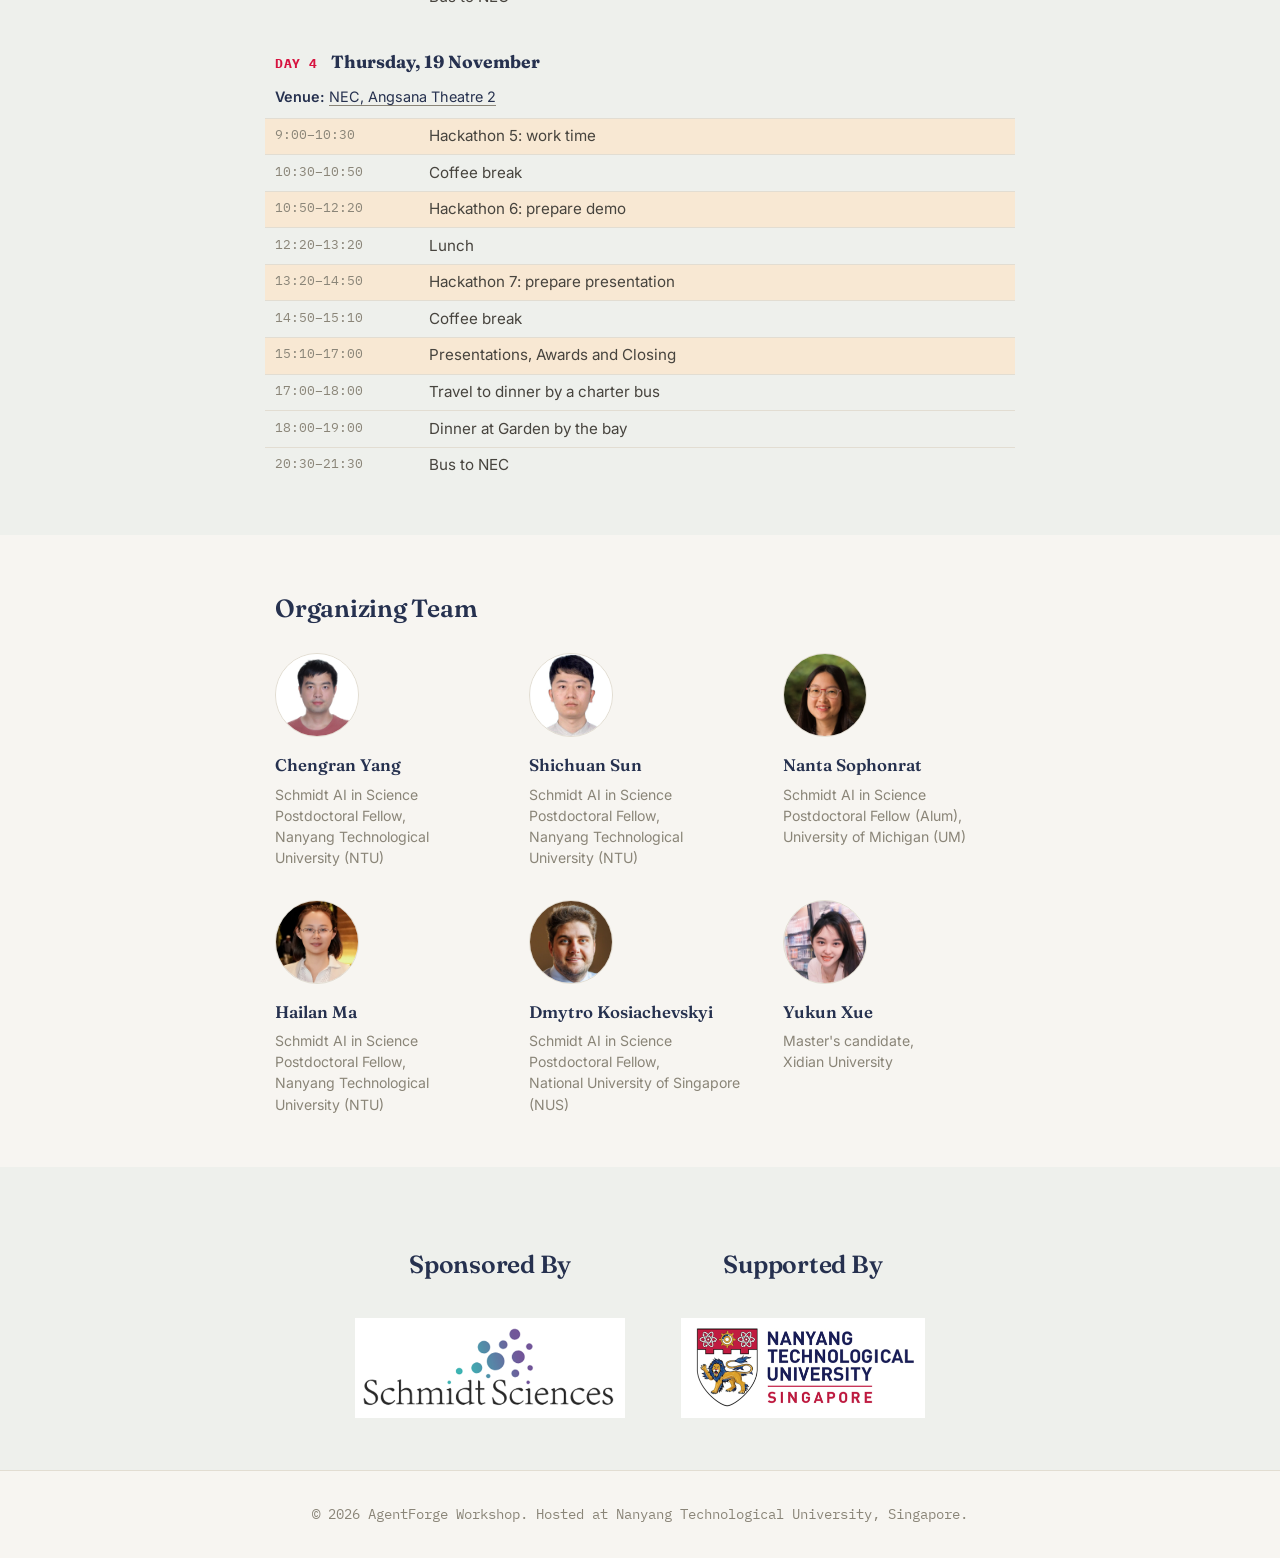
==== commit a8c2f747: "Simplify coffee break description in agenda Updated the agenda to remove 'Group photo and' from the " ====
--- a/index.html
+++ b/index.html
@@ -571,7 +571,7 @@
           <table class="agenda">
             <tr><td class="time">9:00–9:30</td><td>Opening remarks</td></tr>
             <tr class="ev-keynote"><td class="time">9:30–10:20</td><td>Keynote 1: Prof. Bo An, AI Agents: From Scaffolding to Self-Improvement</td></tr>
-            <tr><td class="time">10:20–10:40</td><td>Group photo and Coffee break</td></tr>
+            <tr><td class="time">10:20–10:40</td><td>Coffee break</td></tr>
             <tr class="ev-tutorial"><td class="time">10:40–12:05</td><td>Tutorial 1: From Chatbot to Agent</td></tr>
             <tr><td class="time">12:05–13:05</td><td>Lunch</td></tr>
             <tr class="ev-tutorial"><td class="time">13:05–14:30</td><td>Tutorial 2: Agentic memory</td></tr>
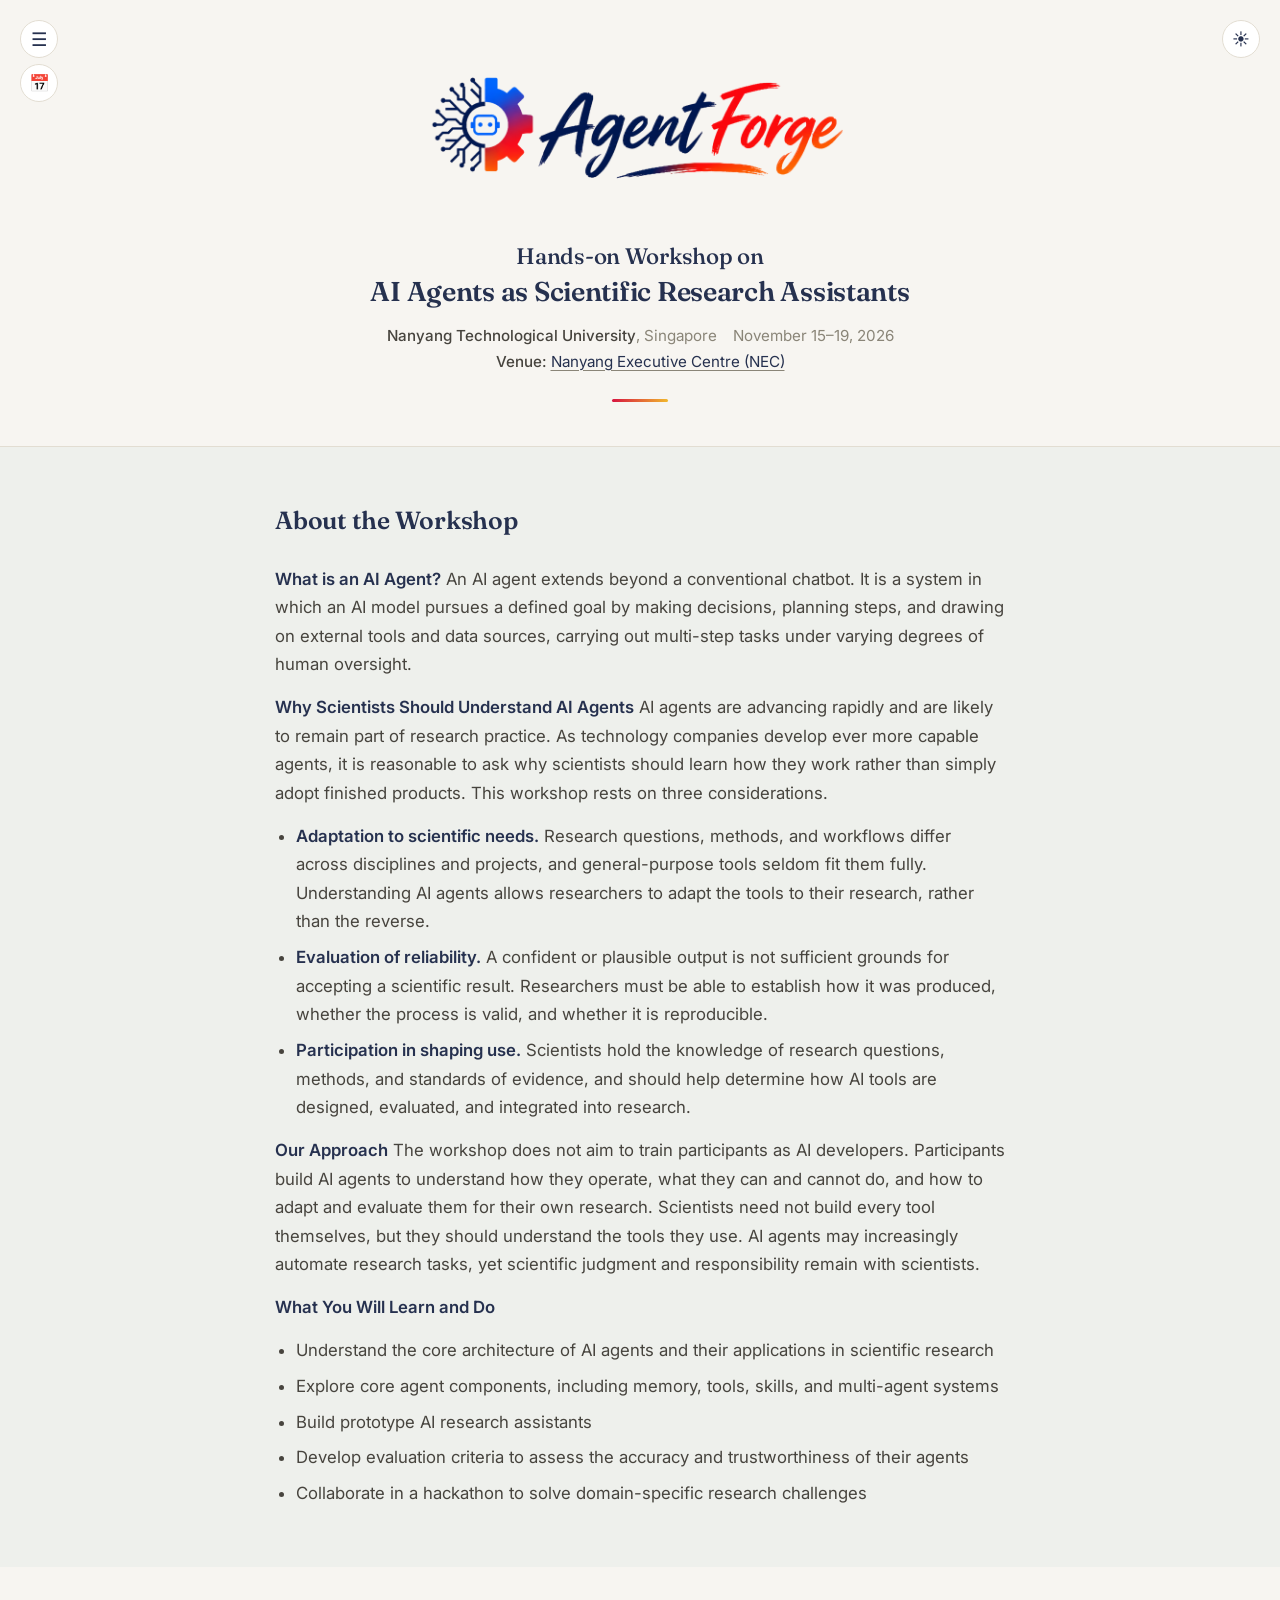
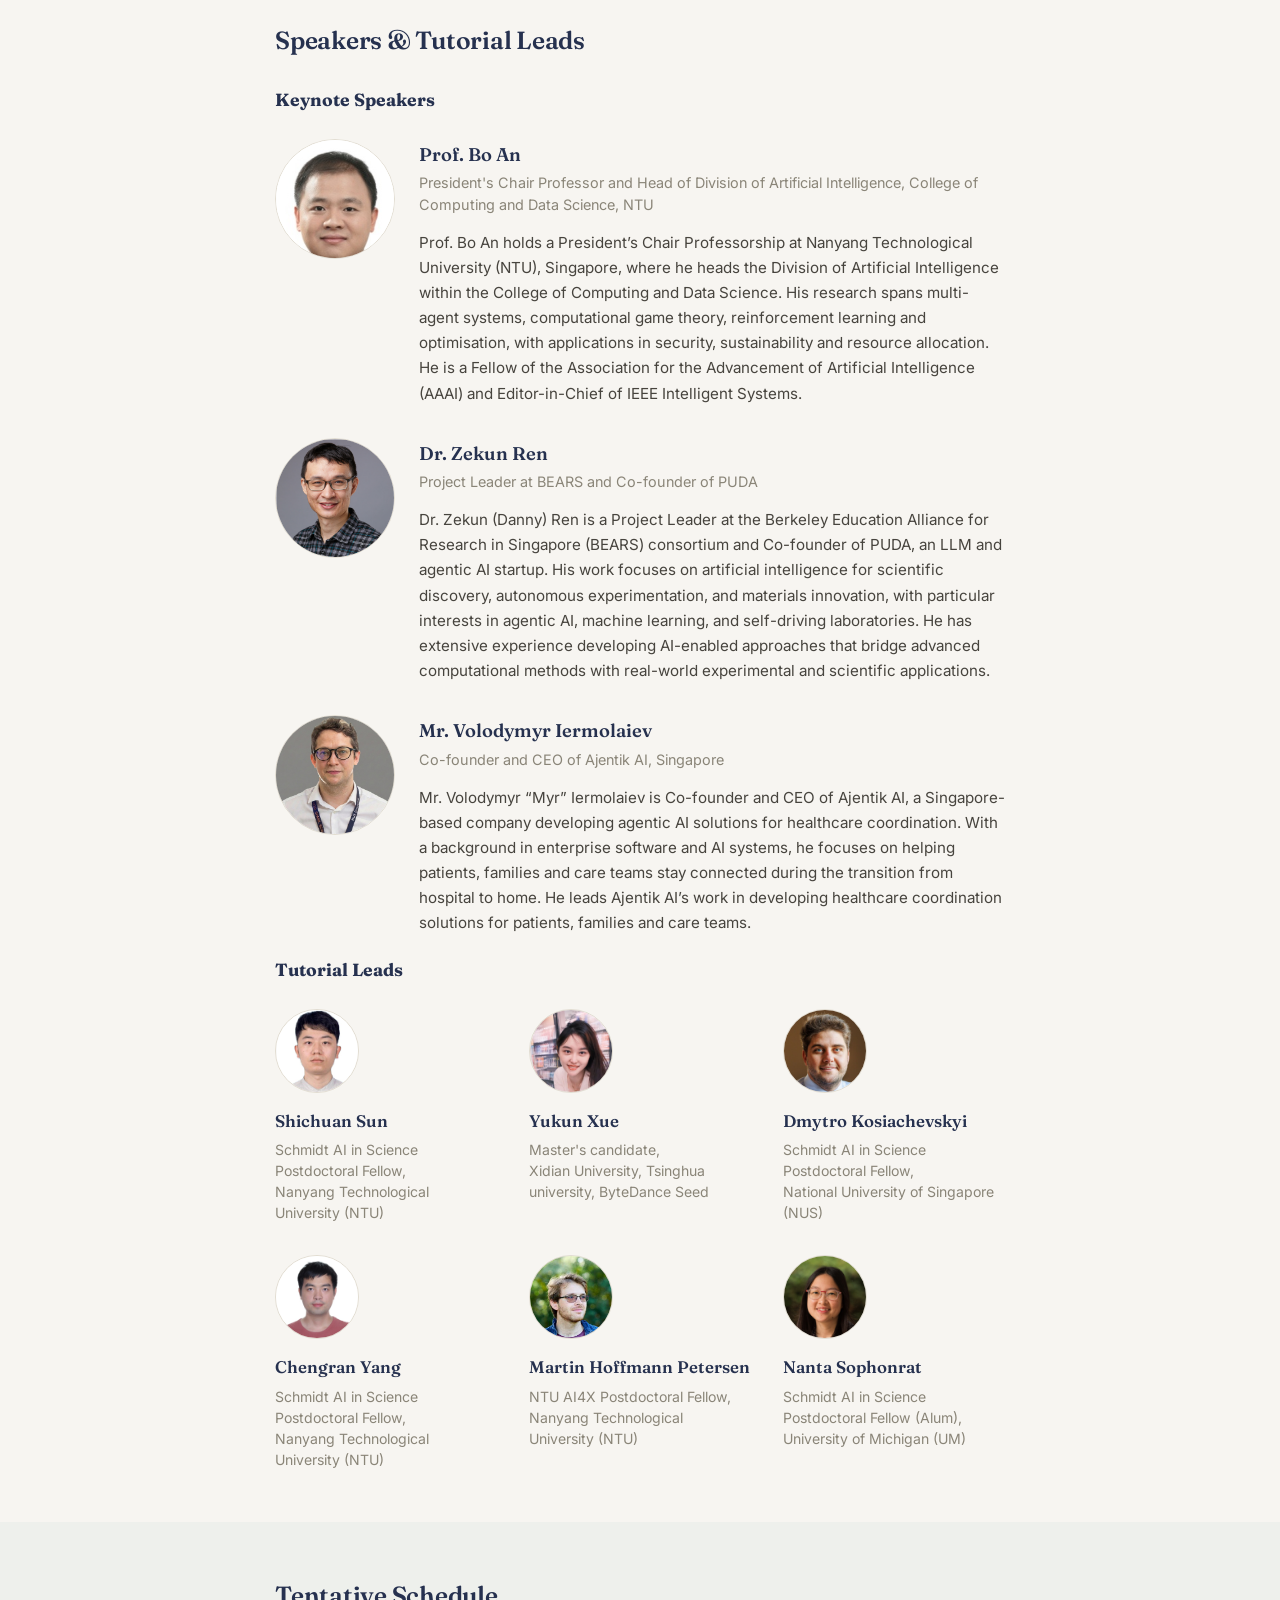
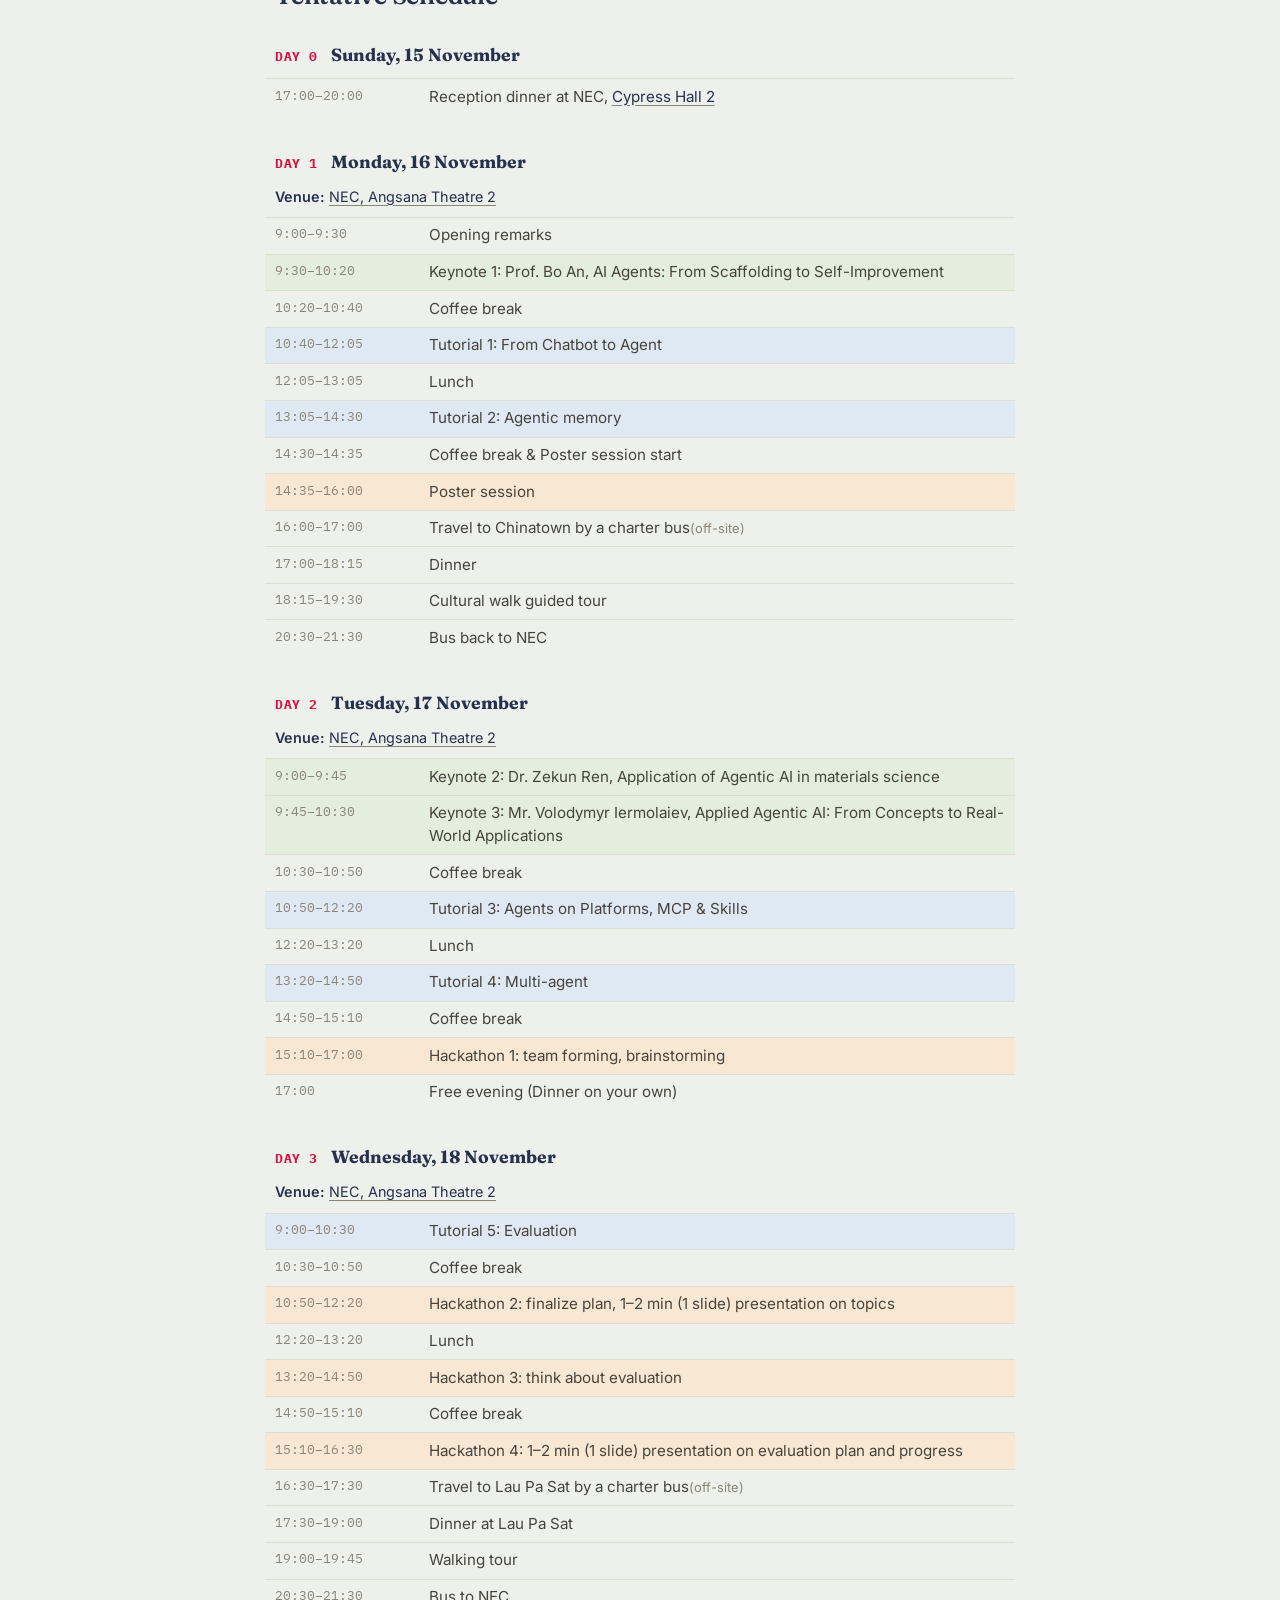
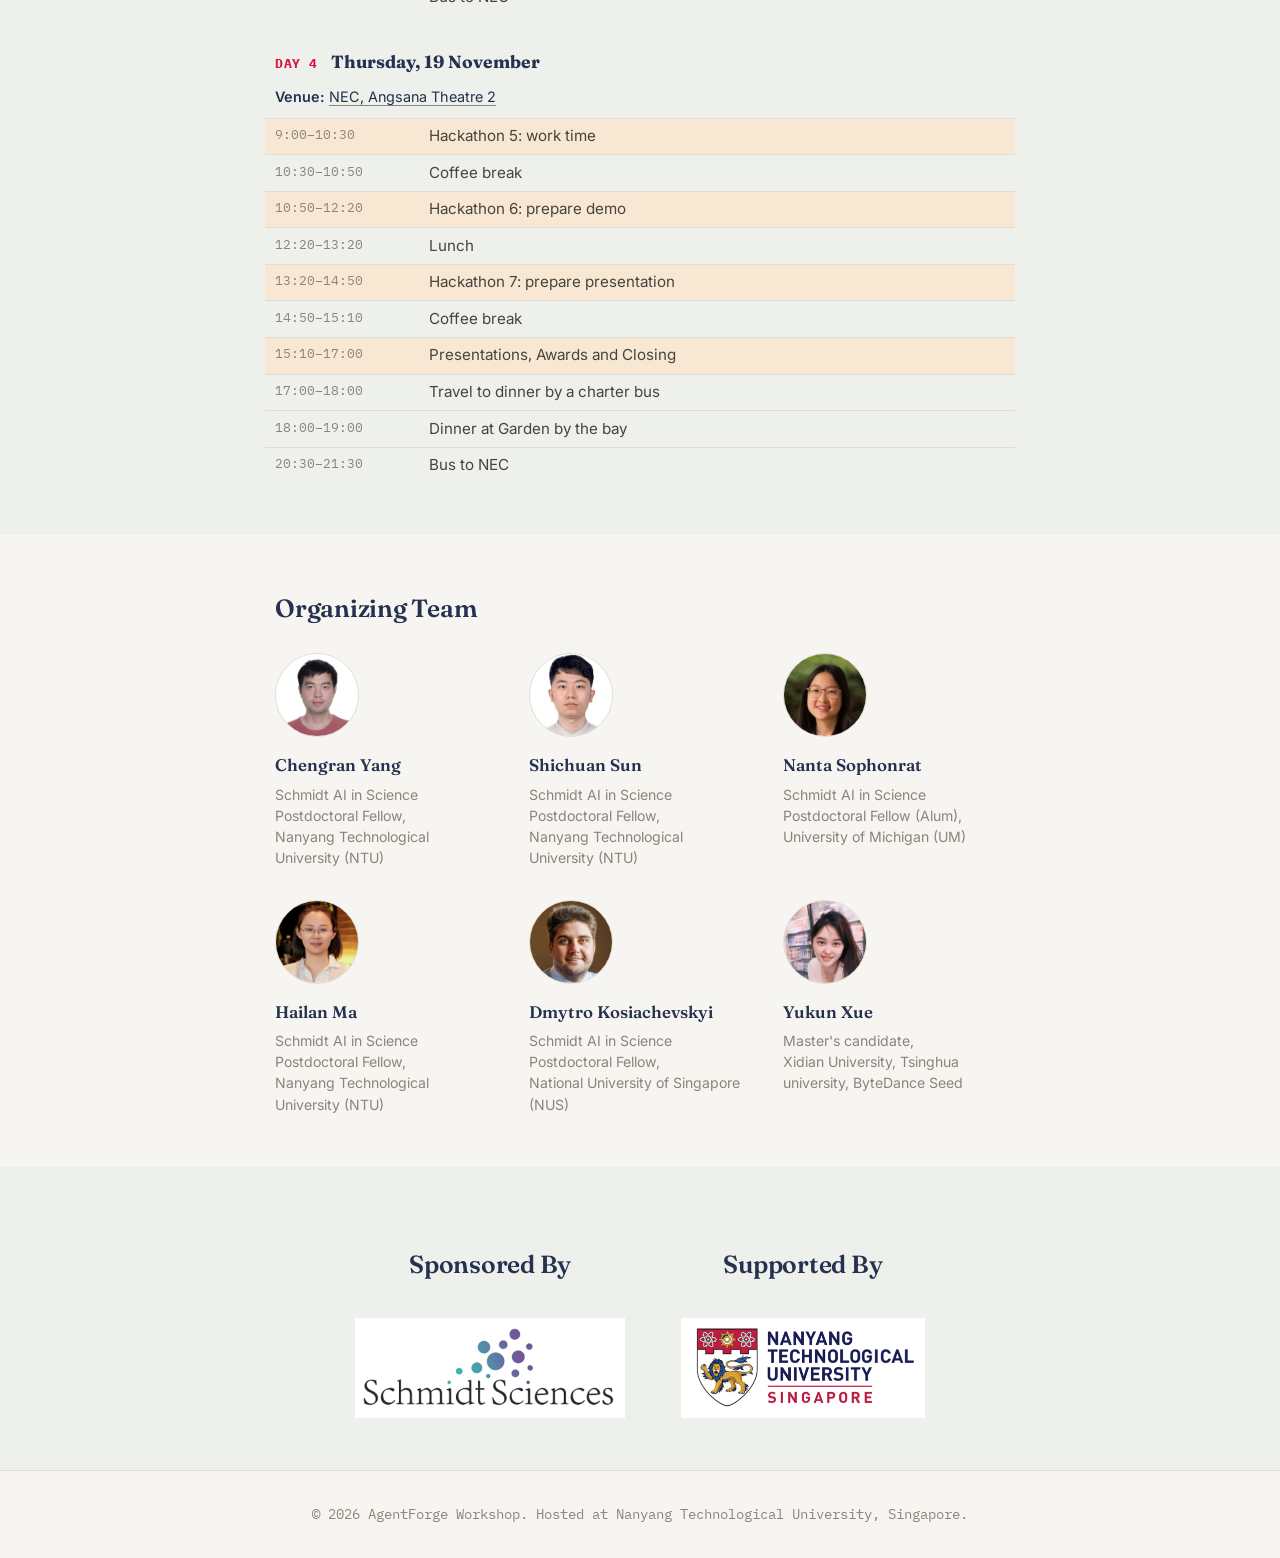
==== commit 714ea3a2: "Update Yukun Affiliations" ====
--- a/index.html
+++ b/index.html
@@ -525,7 +525,7 @@
         <div class="team-member">
           <div class="avatar"><img src="assets/Tutorial_lead_organizers_photos/Yukun_400.jpg" alt="Portrait of Yukun Xue" loading="lazy"></div>
           <h3>Yukun Xue</h3>
-          <p>Master's candidate, <br> Xidian University</p>
+          <p>Master's candidate, <br> Xidian University, Tsinghua university, ByteDance Seed</p>
         </div>
         <div class="team-member">
           <div class="avatar"><img src="assets/Tutorial_lead_organizers_photos/Dmytro_400.jpg" alt="Portrait of Dmytro Kosiachevskyi" loading="lazy"></div>
@@ -670,7 +670,7 @@
         <div class="team-member">
           <div class="avatar"><img src="assets/Tutorial_lead_organizers_photos/Yukun_400.jpg" alt="Portrait of Yukun Xue" loading="lazy"></div>
           <h3>Yukun Xue</h3>
-          <p>Master's candidate, <br> Xidian University</p>
+          <p>Master's candidate, <br> Xidian University, Tsinghua university, ByteDance Seed</p>
         </div>
       </div>
     </div>
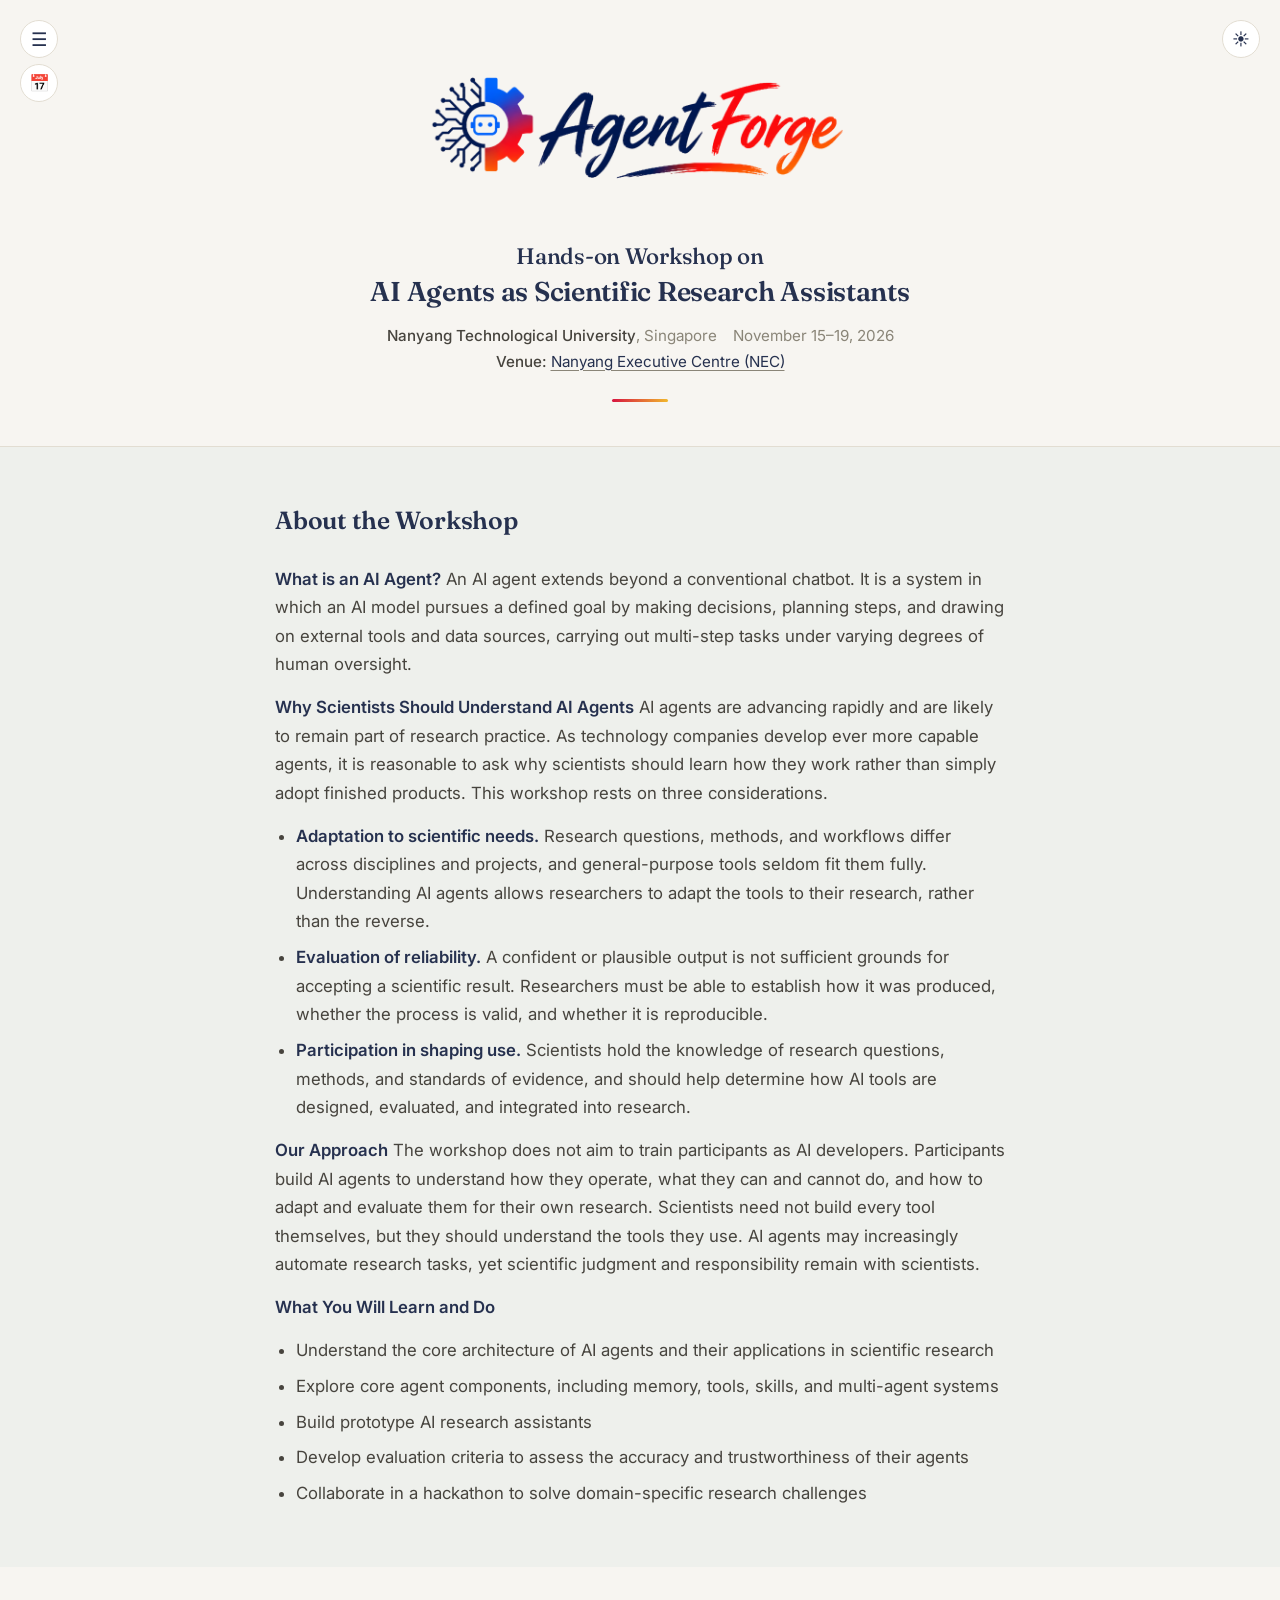
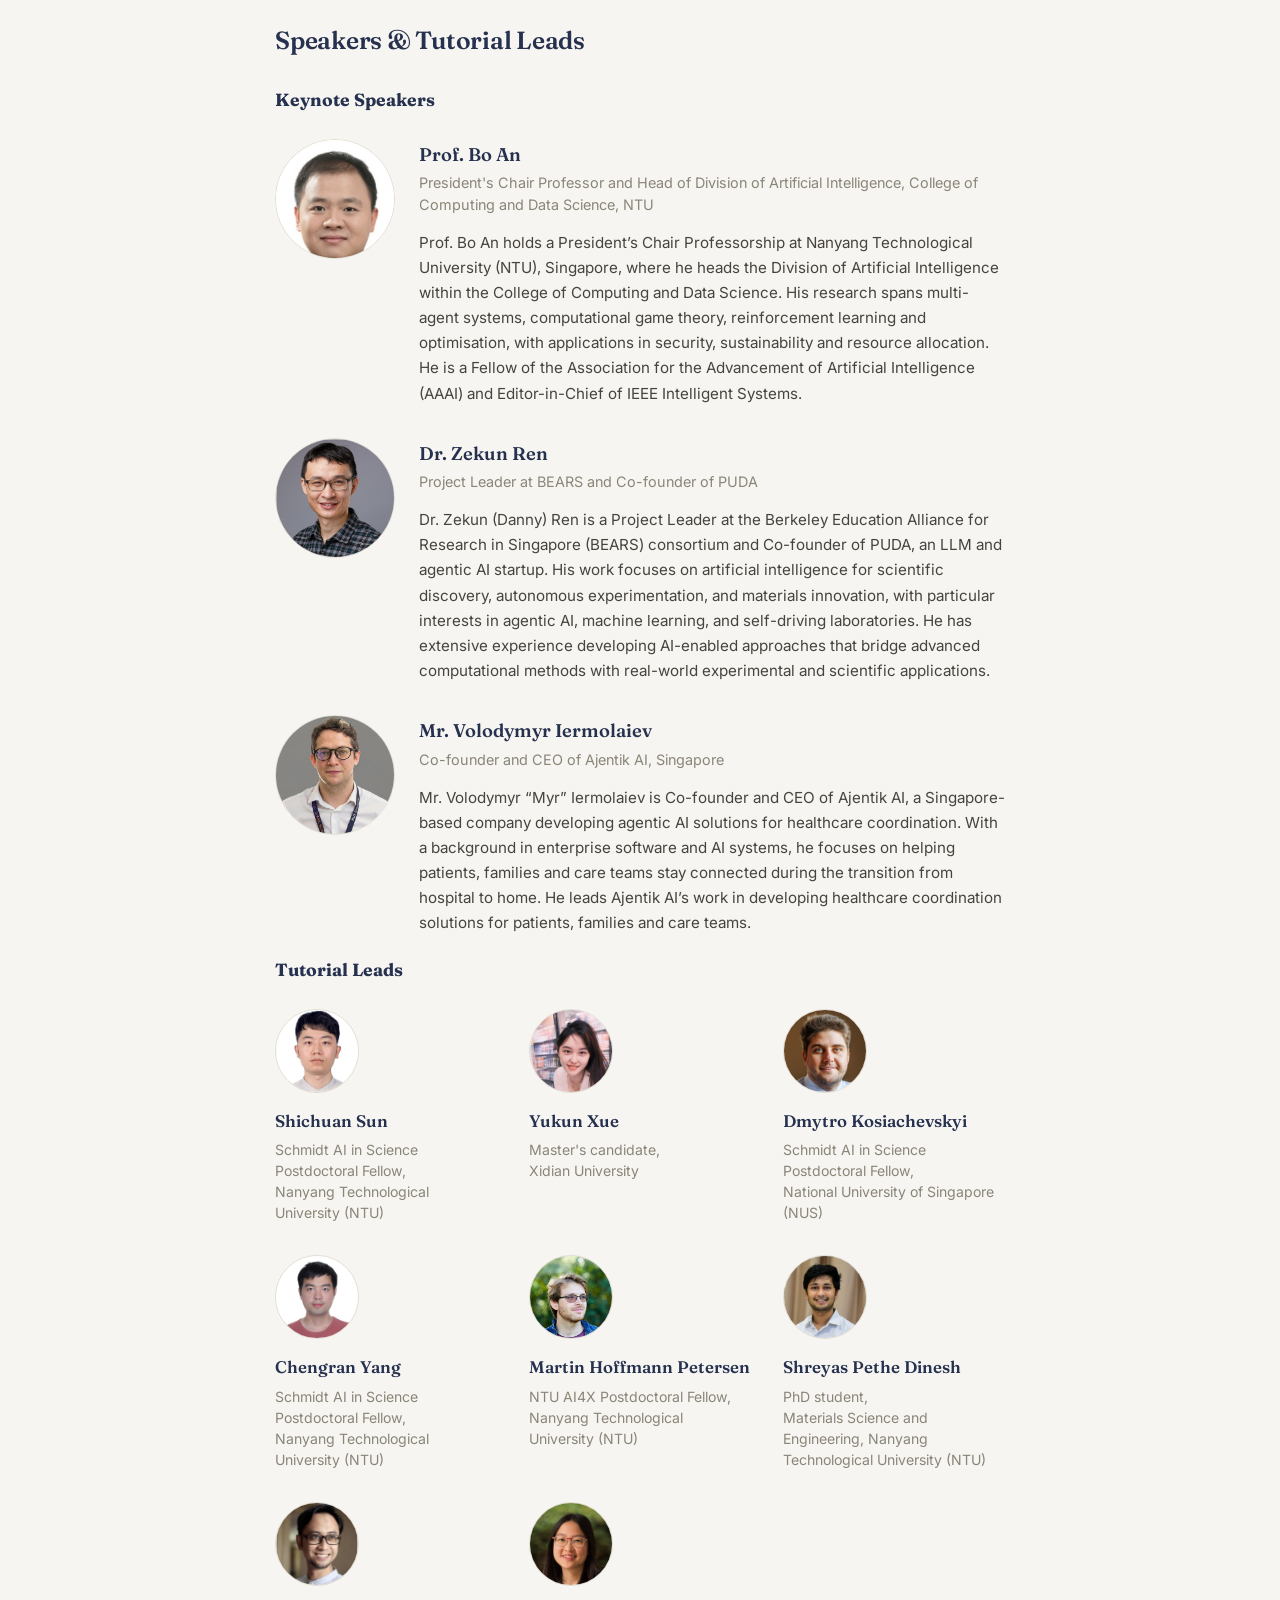
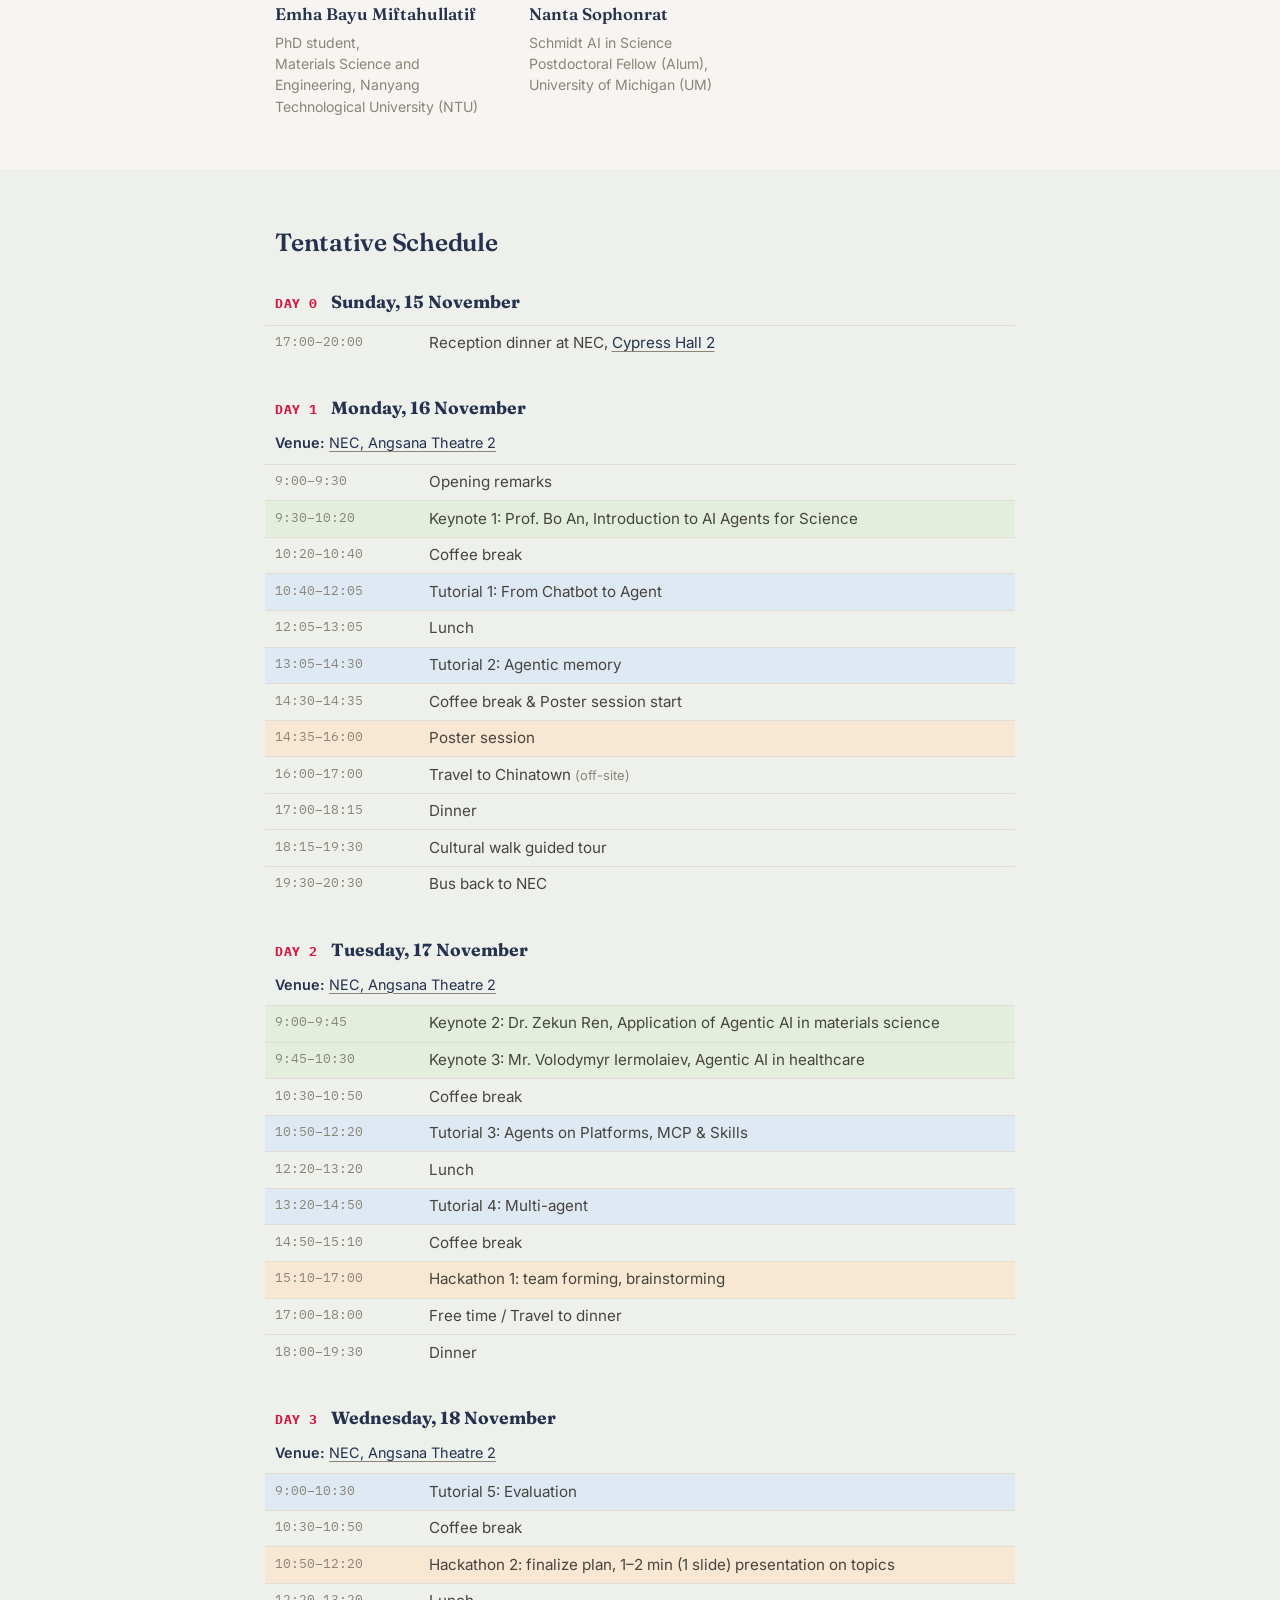
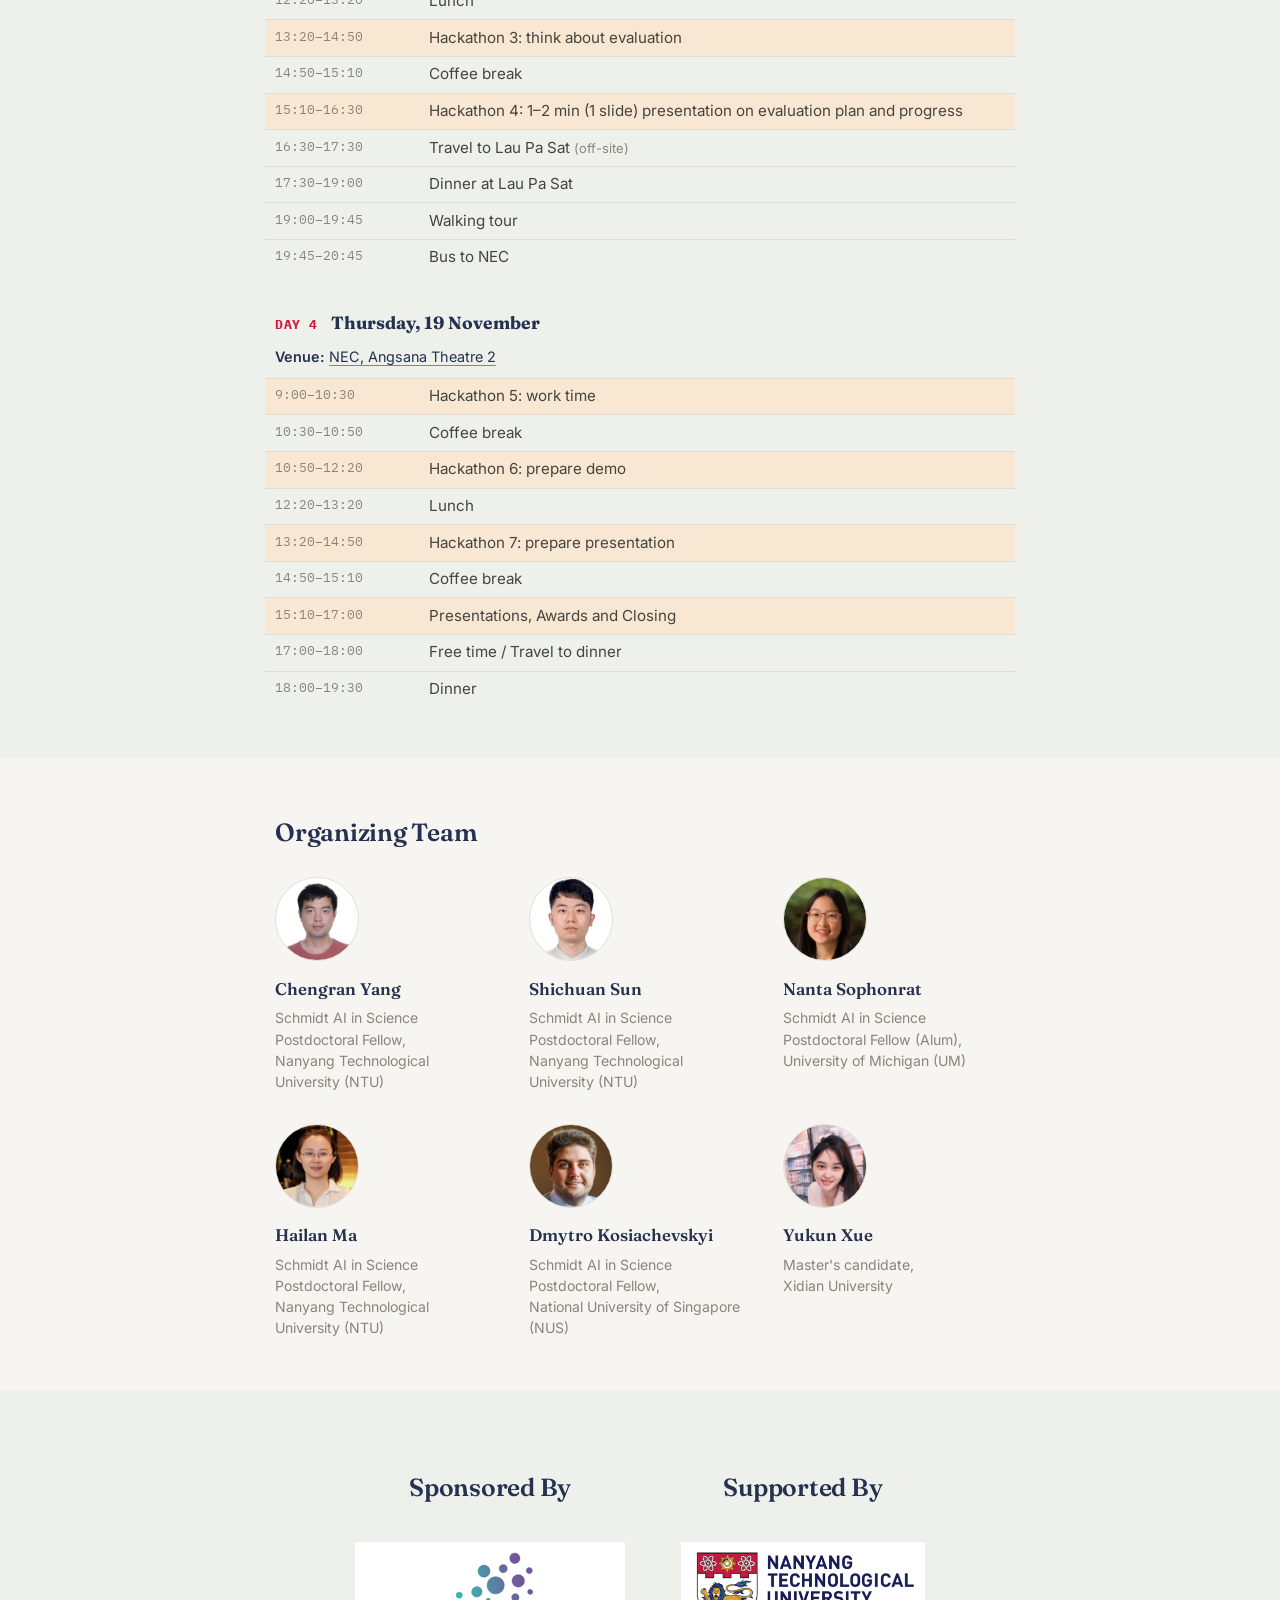
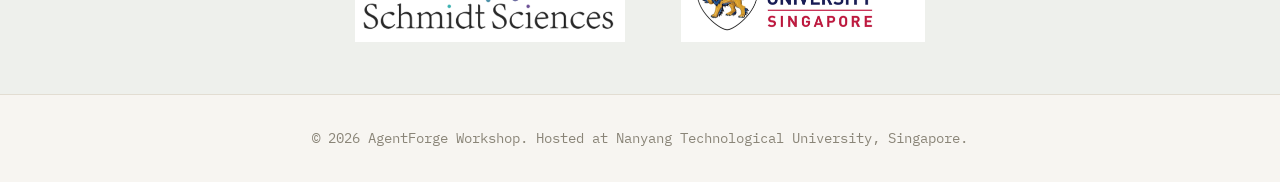
==== commit 9645796f: "Add Shreyas Pethe Dinesh and Emha Bayu Miftahullatif to tutorial leads Co-Authored-By: Claude Sonnet" ====
--- a/index.html
+++ b/index.html
@@ -525,7 +525,7 @@
         <div class="team-member">
           <div class="avatar"><img src="assets/Tutorial_lead_organizers_photos/Yukun_400.jpg" alt="Portrait of Yukun Xue" loading="lazy"></div>
           <h3>Yukun Xue</h3>
-          <p>Master's candidate, <br> Xidian University, Tsinghua university, ByteDance Seed</p>
+          <p>Master's candidate, <br> Xidian University</p>
         </div>
         <div class="team-member">
           <div class="avatar"><img src="assets/Tutorial_lead_organizers_photos/Dmytro_400.jpg" alt="Portrait of Dmytro Kosiachevskyi" loading="lazy"></div>
@@ -541,6 +541,16 @@
           <div class="avatar"><img src="assets/Tutorial_lead_organizers_photos/Martin.jpg" alt="Portrait of Martin Hoffmann Petersen" loading="lazy"></div>
           <h3>Martin Hoffmann Petersen</h3>
           <p>NTU AI4X Postdoctoral Fellow, <br> Nanyang Technological University (NTU)</p>
+        </div>
+        <div class="team-member">
+          <div class="avatar"><img src="assets/Tutorial_lead_organizers_photos/Shreyas.jpg" alt="Portrait of Shreyas Pethe Dinesh" loading="lazy"></div>
+          <h3>Shreyas Pethe Dinesh</h3>
+          <p>PhD student, <br> Materials Science and Engineering, Nanyang Technological University (NTU)</p>
+        </div>
+        <div class="team-member">
+          <div class="avatar"><img src="assets/Tutorial_lead_organizers_photos/Emha.png" alt="Portrait of Emha Bayu Miftahullatif" loading="lazy"></div>
+          <h3>Emha Bayu Miftahullatif</h3>
+          <p>PhD student, <br> Materials Science and Engineering, Nanyang Technological University (NTU)</p>
         </div>
         <div class="team-member">
           <div class="avatar"><img src="assets/Tutorial_lead_organizers_photos/Nanta_400.jpg" alt="Portrait of Nanta Sophonrat" loading="lazy"></div>
@@ -570,17 +580,17 @@
           <p class="day-venue"><strong>Venue:</strong> <a href="venue.html">NEC, Angsana Theatre 2</a></p>
           <table class="agenda">
             <tr><td class="time">9:00–9:30</td><td>Opening remarks</td></tr>
-            <tr class="ev-keynote"><td class="time">9:30–10:20</td><td>Keynote 1: Prof. Bo An, AI Agents: From Scaffolding to Self-Improvement</td></tr>
+            <tr class="ev-keynote"><td class="time">9:30–10:20</td><td>Keynote 1: Prof. Bo An, Introduction to AI Agents for Science</td></tr>
             <tr><td class="time">10:20–10:40</td><td>Coffee break</td></tr>
             <tr class="ev-tutorial"><td class="time">10:40–12:05</td><td>Tutorial 1: From Chatbot to Agent</td></tr>
             <tr><td class="time">12:05–13:05</td><td>Lunch</td></tr>
             <tr class="ev-tutorial"><td class="time">13:05–14:30</td><td>Tutorial 2: Agentic memory</td></tr>
             <tr><td class="time">14:30–14:35</td><td>Coffee break &amp; Poster session start</td></tr>
             <tr class="ev-hack"><td class="time">14:35–16:00</td><td>Poster session</td></tr>
-            <tr><td class="time">16:00–17:00</td><td>Travel to Chinatown by a charter bus<span class="offsite">(off-site)</span></td></tr>
+            <tr><td class="time">16:00–17:00</td><td>Travel to Chinatown <span class="offsite">(off-site)</span></td></tr>
             <tr><td class="time">17:00–18:15</td><td>Dinner</td></tr>
             <tr><td class="time">18:15–19:30</td><td>Cultural walk guided tour</td></tr>
-            <tr><td class="time">20:30–21:30</td><td>Bus back to NEC</td></tr>
+            <tr><td class="time">19:30–20:30</td><td>Bus back to NEC</td></tr>
           </table>
         </div>
         <div class="schedule-day">
@@ -588,14 +598,15 @@
           <p class="day-venue"><strong>Venue:</strong> <a href="venue.html">NEC, Angsana Theatre 2</a></p>
           <table class="agenda">
             <tr class="ev-keynote"><td class="time">9:00–9:45</td><td>Keynote 2: Dr. Zekun Ren, Application of Agentic AI in materials science</td></tr>
-            <tr class="ev-keynote"><td class="time">9:45–10:30</td><td>Keynote 3: Mr. Volodymyr Iermolaiev, Applied Agentic AI: From Concepts to Real-World Applications</td></tr>
+            <tr class="ev-keynote"><td class="time">9:45–10:30</td><td>Keynote 3: Mr. Volodymyr Iermolaiev, Agentic AI in healthcare</td></tr>
             <tr><td class="time">10:30–10:50</td><td>Coffee break</td></tr>
             <tr class="ev-tutorial"><td class="time">10:50–12:20</td><td>Tutorial 3: Agents on Platforms, MCP &amp; Skills</td></tr>
             <tr><td class="time">12:20–13:20</td><td>Lunch</td></tr>
             <tr class="ev-tutorial"><td class="time">13:20–14:50</td><td>Tutorial 4: Multi-agent</td></tr>
             <tr><td class="time">14:50–15:10</td><td>Coffee break</td></tr>
             <tr class="ev-hack"><td class="time">15:10–17:00</td><td>Hackathon 1: team forming, brainstorming</td></tr>
-            <tr><td class="time">17:00</td><td> Free evening (Dinner on your own)</td></tr>
+            <tr><td class="time">17:00–18:00</td><td>Free time / Travel to dinner</td></tr>
+            <tr><td class="time">18:00–19:30</td><td>Dinner</td></tr>
           </table>
         </div>
         <div class="schedule-day">
@@ -609,10 +620,10 @@
             <tr class="ev-hack"><td class="time">13:20–14:50</td><td>Hackathon 3: think about evaluation</td></tr>
             <tr><td class="time">14:50–15:10</td><td>Coffee break</td></tr>
             <tr class="ev-hack"><td class="time">15:10–16:30</td><td>Hackathon 4: 1–2 min (1 slide) presentation on evaluation plan and progress</td></tr>
-            <tr><td class="time">16:30–17:30</td><td>Travel to Lau Pa Sat by a charter bus<span class="offsite">(off-site)</span></td></tr>
+            <tr><td class="time">16:30–17:30</td><td>Travel to Lau Pa Sat <span class="offsite">(off-site)</span></td></tr>
             <tr><td class="time">17:30–19:00</td><td>Dinner at Lau Pa Sat</td></tr>
             <tr><td class="time">19:00–19:45</td><td>Walking tour</td></tr>
-            <tr><td class="time">20:30–21:30</td><td>Bus to NEC</td></tr>
+            <tr><td class="time">19:45–20:45</td><td>Bus to NEC</td></tr>
           </table>
         </div>
         <div class="schedule-day">
@@ -626,9 +637,8 @@
             <tr class="ev-hack"><td class="time">13:20–14:50</td><td>Hackathon 7: prepare presentation</td></tr>
             <tr><td class="time">14:50–15:10</td><td>Coffee break</td></tr>
             <tr class="ev-hack"><td class="time">15:10–17:00</td><td>Presentations, Awards and Closing</td></tr>
-            <tr><td class="time">17:00–18:00</td><td>Travel to dinner by a charter bus</td></tr>
-            <tr><td class="time">18:00–19:00</td><td>Dinner at Garden by the bay</td></tr>
-            <tr><td class="time">20:30–21:30</td><td>Bus to NEC</td></tr>
+            <tr><td class="time">17:00–18:00</td><td>Free time / Travel to dinner</td></tr>
+            <tr><td class="time">18:00–19:30</td><td>Dinner</td></tr>
           </table>
         </div>
       </div>
@@ -670,7 +680,7 @@
         <div class="team-member">
           <div class="avatar"><img src="assets/Tutorial_lead_organizers_photos/Yukun_400.jpg" alt="Portrait of Yukun Xue" loading="lazy"></div>
           <h3>Yukun Xue</h3>
-          <p>Master's candidate, <br> Xidian University, Tsinghua university, ByteDance Seed</p>
+          <p>Master's candidate, <br> Xidian University</p>
         </div>
       </div>
     </div>
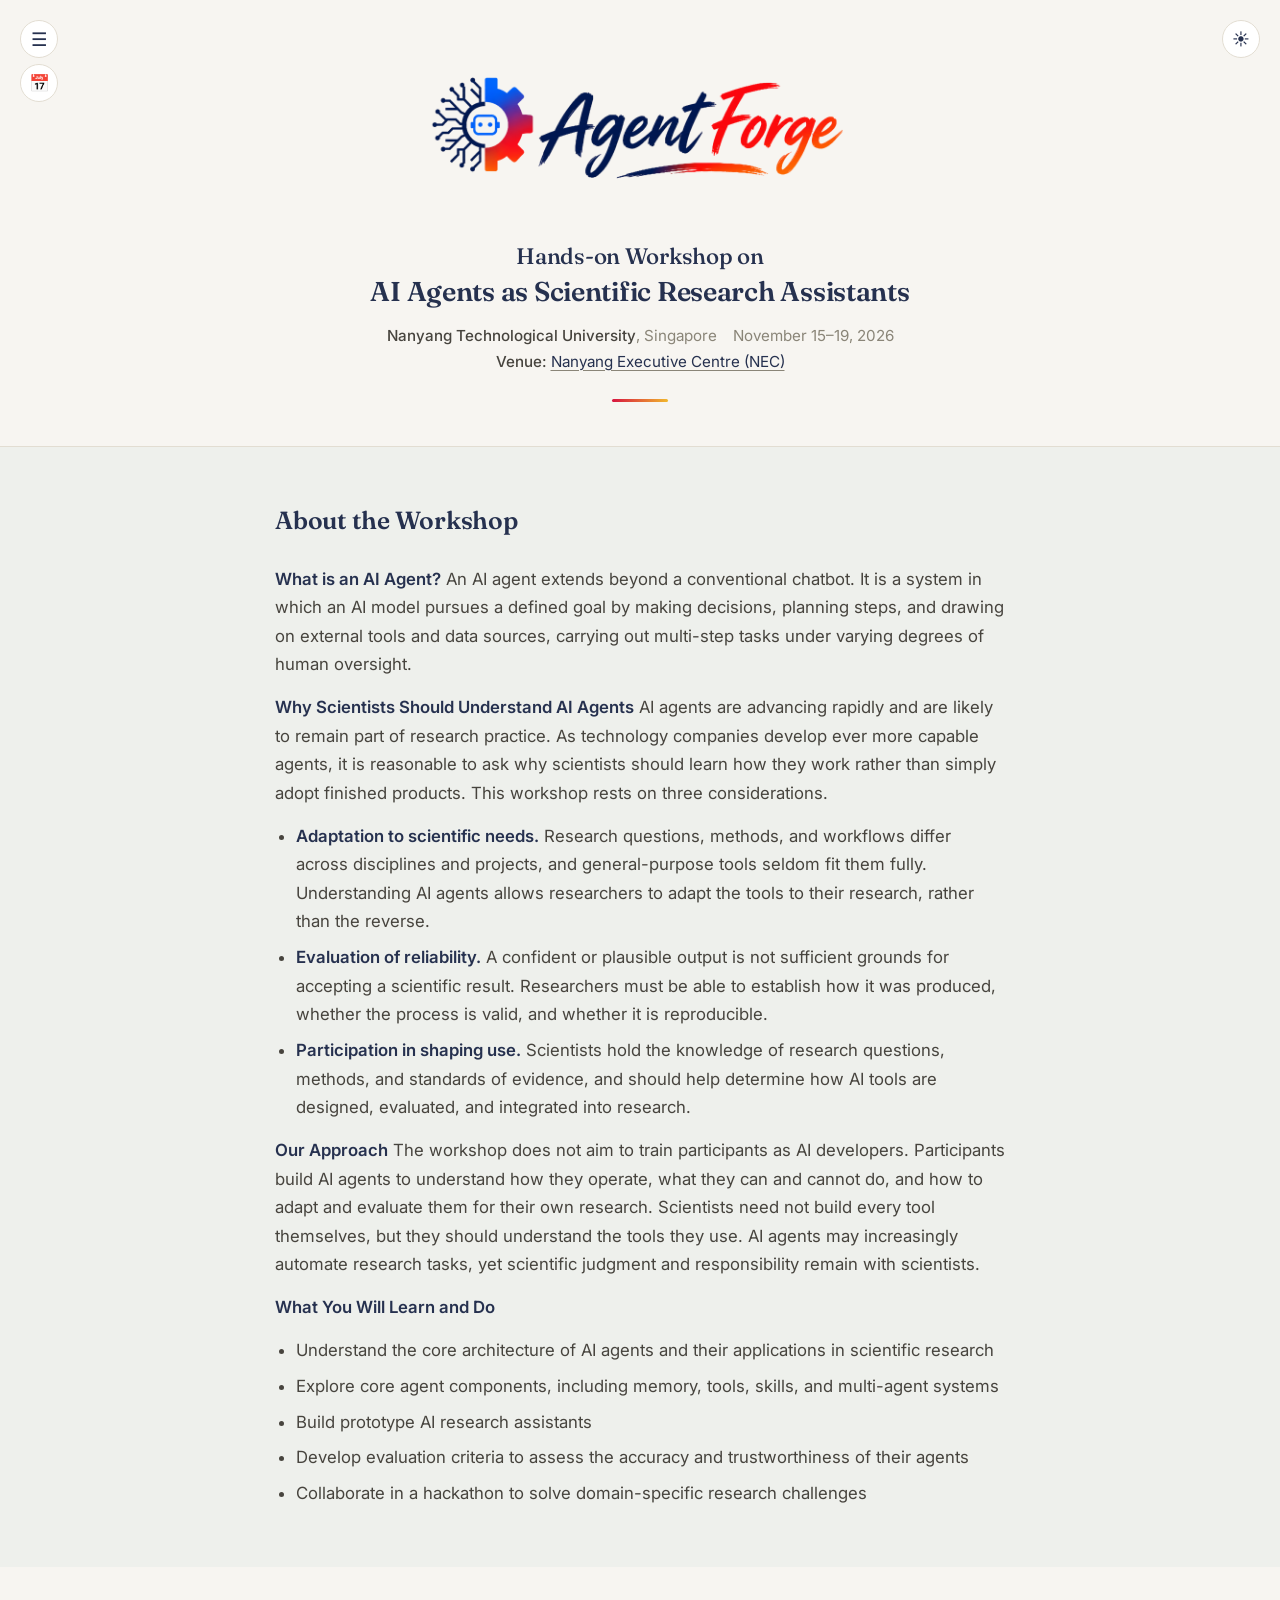
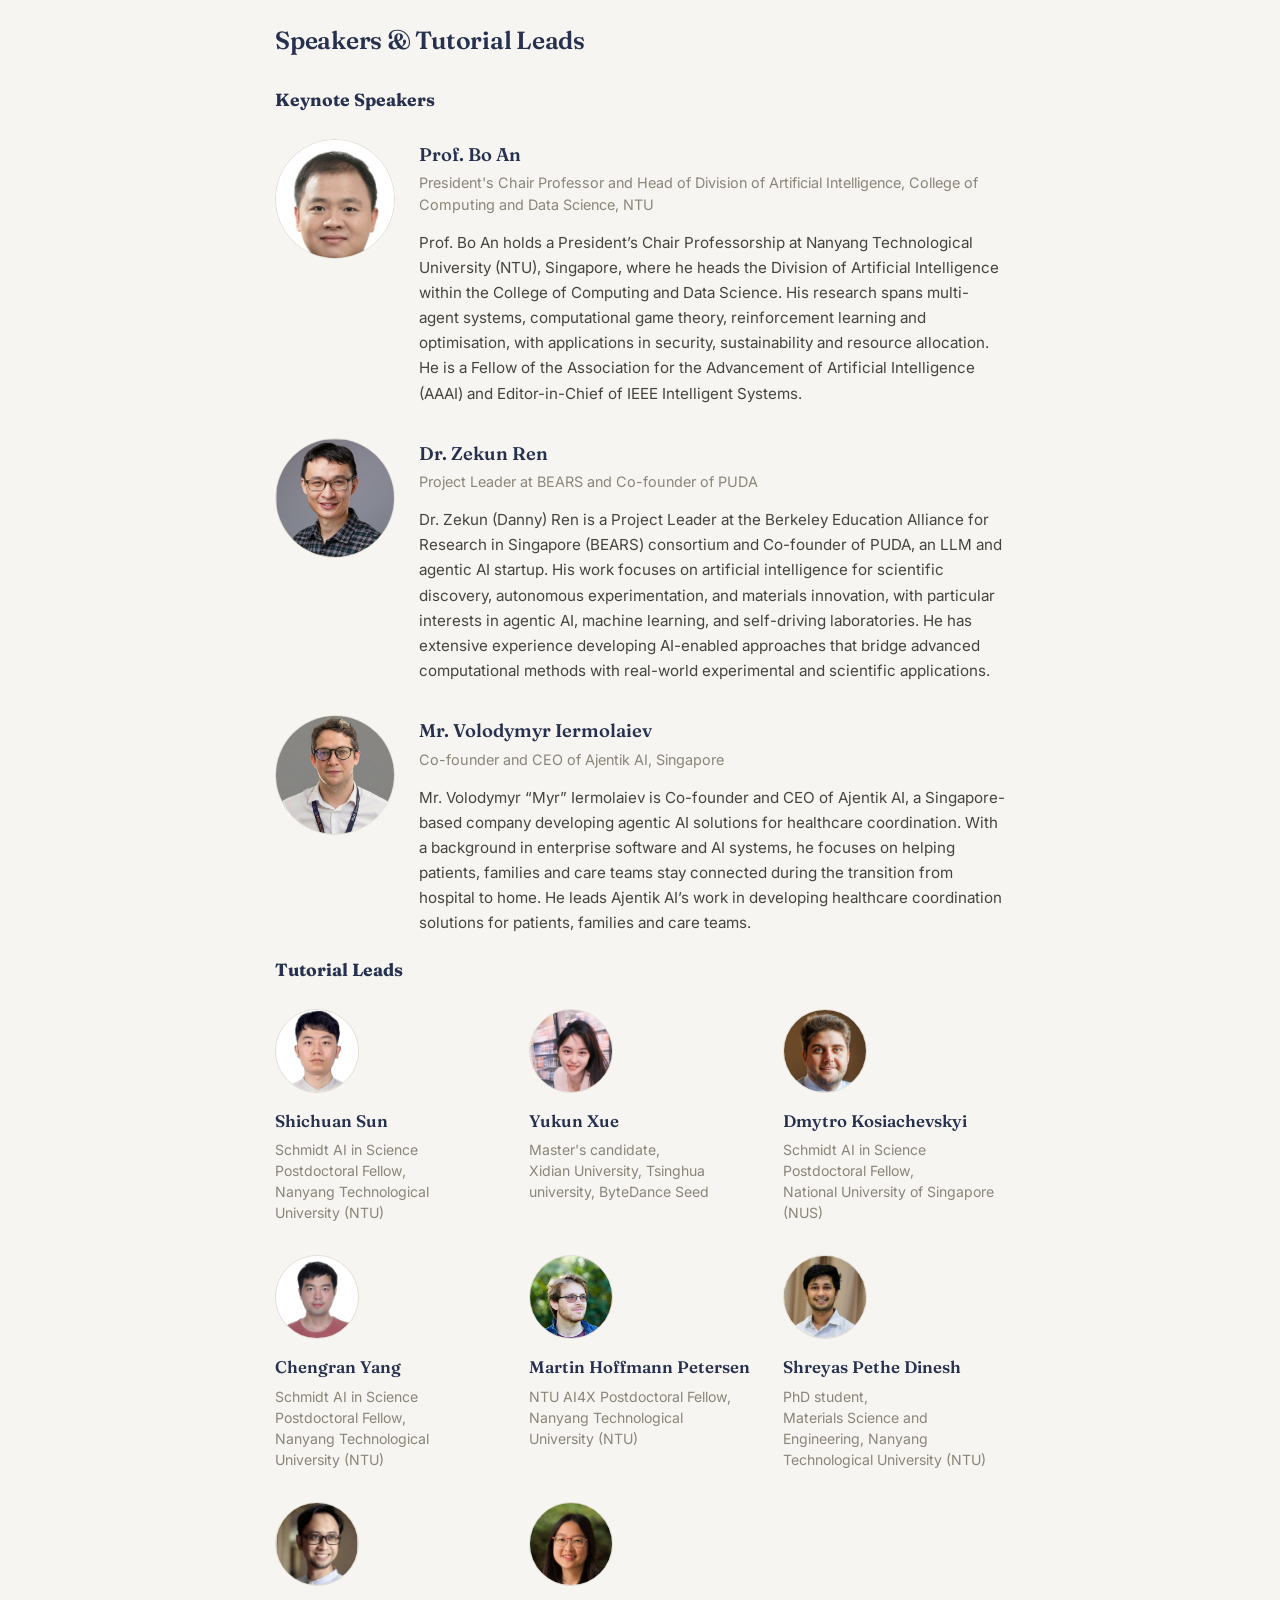
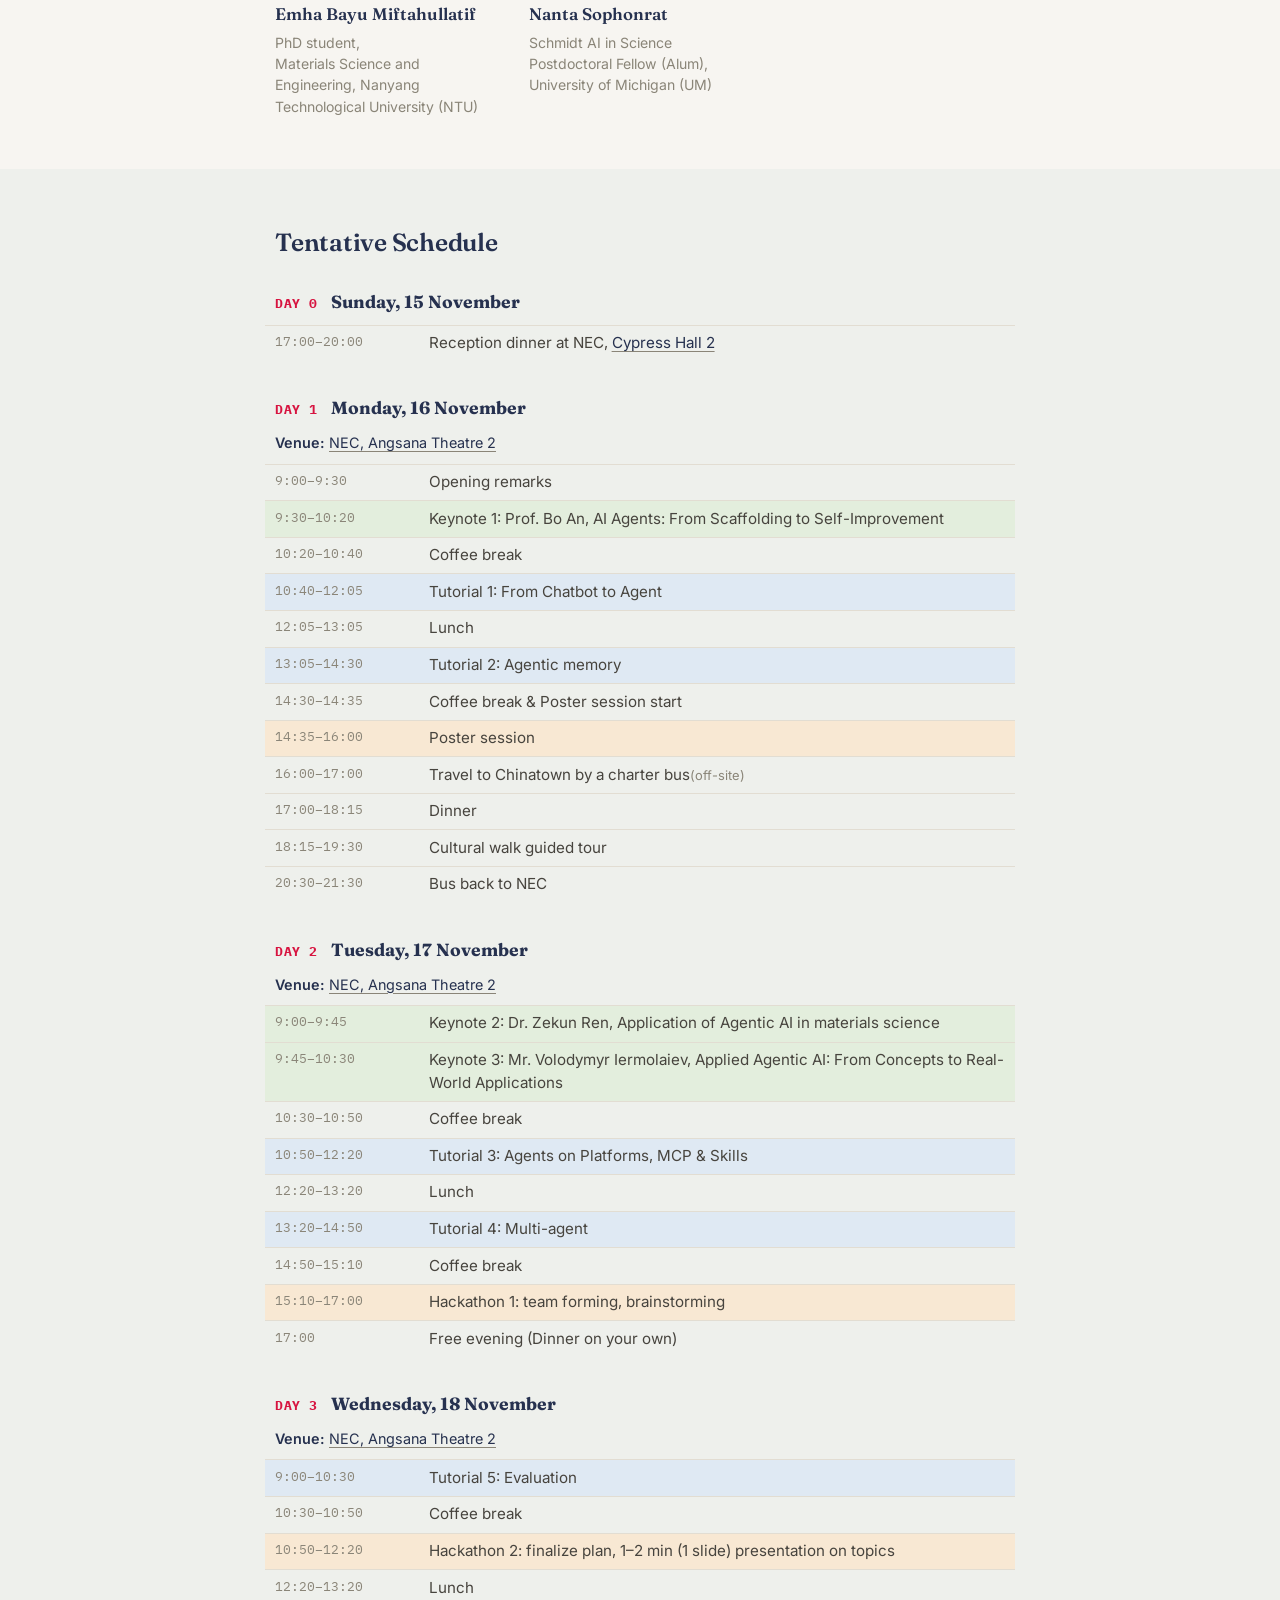
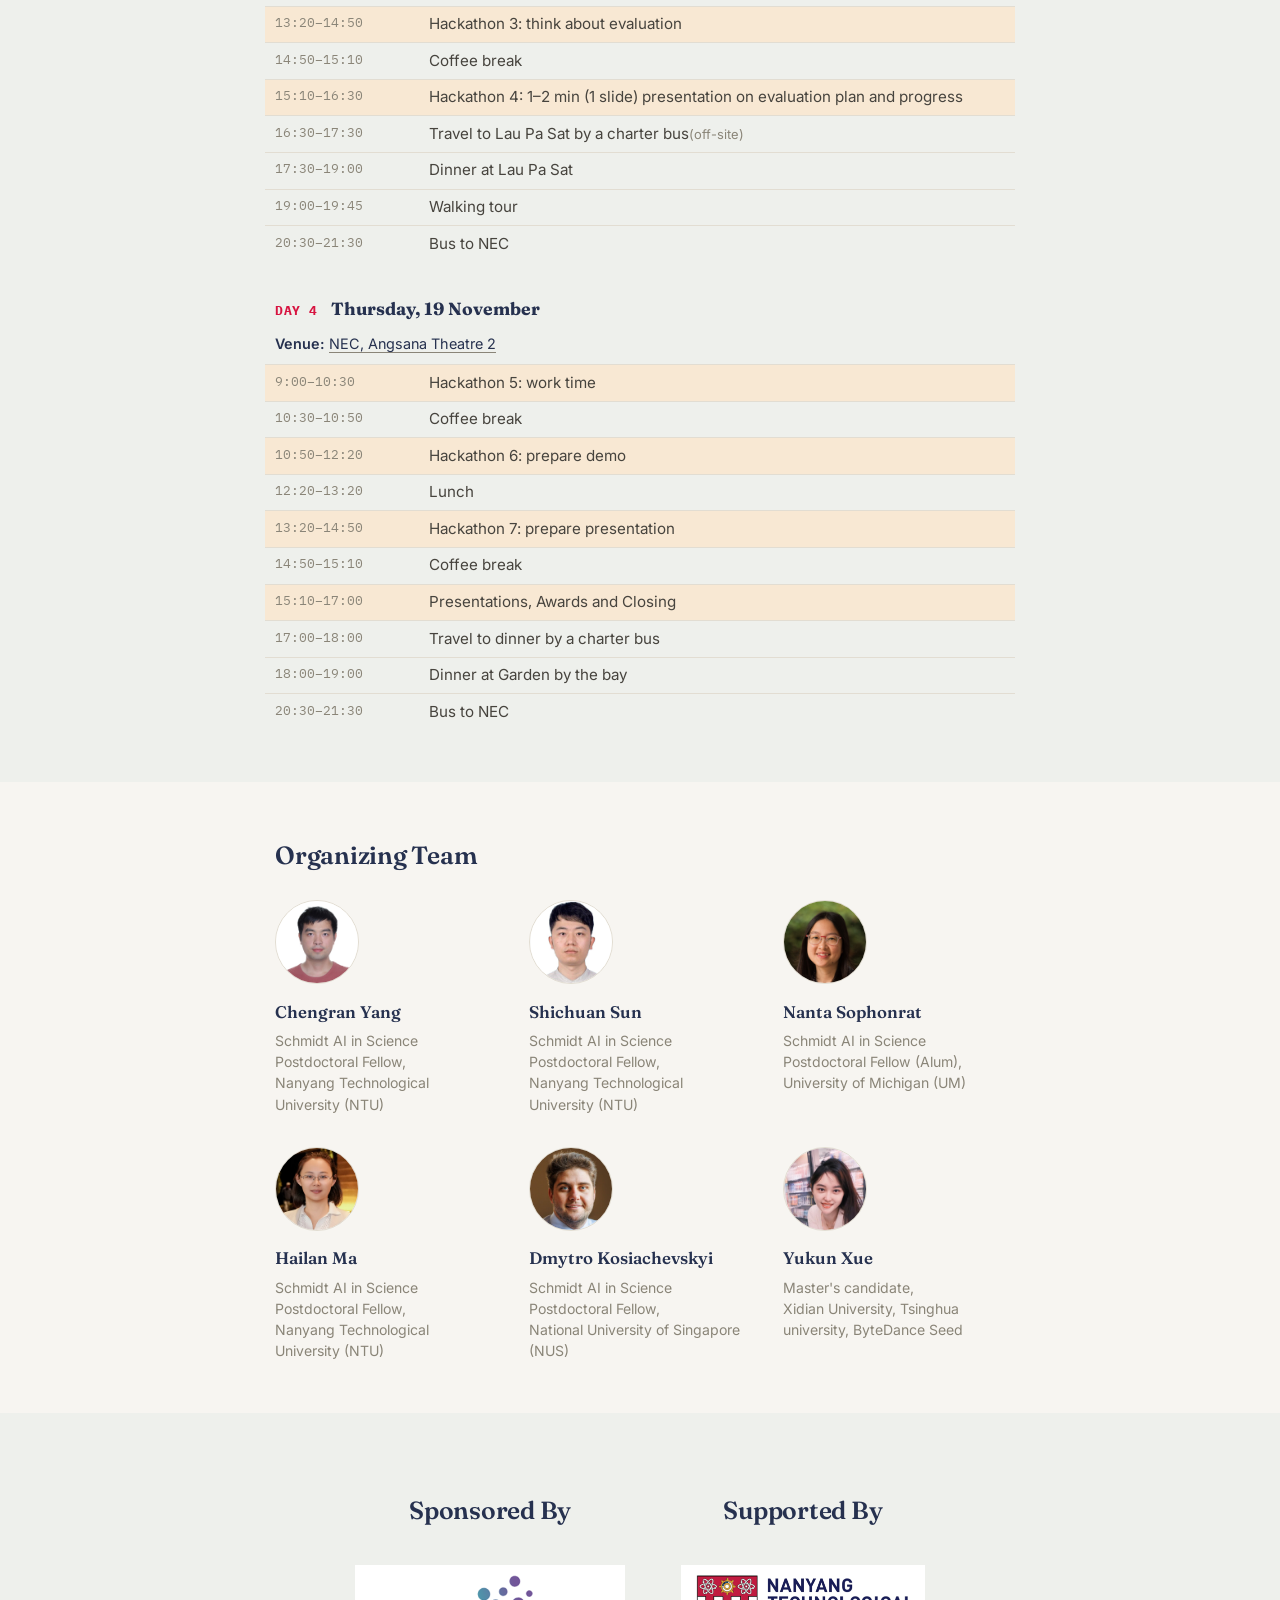
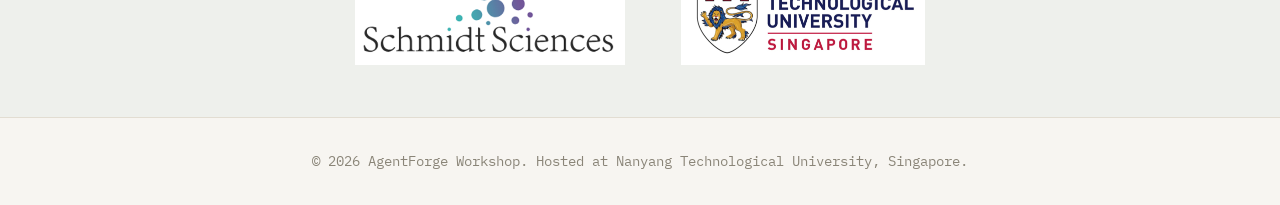
==== commit 17c1dec1: "Merge pull request #15 from AgentForgeWorkshop/update-speakers-schedule-team Add Shreyas Pethe Dines" ====
--- a/index.html
+++ b/index.html
@@ -525,7 +525,7 @@
         <div class="team-member">
           <div class="avatar"><img src="assets/Tutorial_lead_organizers_photos/Yukun_400.jpg" alt="Portrait of Yukun Xue" loading="lazy"></div>
           <h3>Yukun Xue</h3>
-          <p>Master's candidate, <br> Xidian University</p>
+          <p>Master's candidate, <br> Xidian University, Tsinghua university, ByteDance Seed</p>
         </div>
         <div class="team-member">
           <div class="avatar"><img src="assets/Tutorial_lead_organizers_photos/Dmytro_400.jpg" alt="Portrait of Dmytro Kosiachevskyi" loading="lazy"></div>
@@ -580,17 +580,17 @@
           <p class="day-venue"><strong>Venue:</strong> <a href="venue.html">NEC, Angsana Theatre 2</a></p>
           <table class="agenda">
             <tr><td class="time">9:00–9:30</td><td>Opening remarks</td></tr>
-            <tr class="ev-keynote"><td class="time">9:30–10:20</td><td>Keynote 1: Prof. Bo An, Introduction to AI Agents for Science</td></tr>
+            <tr class="ev-keynote"><td class="time">9:30–10:20</td><td>Keynote 1: Prof. Bo An, AI Agents: From Scaffolding to Self-Improvement</td></tr>
             <tr><td class="time">10:20–10:40</td><td>Coffee break</td></tr>
             <tr class="ev-tutorial"><td class="time">10:40–12:05</td><td>Tutorial 1: From Chatbot to Agent</td></tr>
             <tr><td class="time">12:05–13:05</td><td>Lunch</td></tr>
             <tr class="ev-tutorial"><td class="time">13:05–14:30</td><td>Tutorial 2: Agentic memory</td></tr>
             <tr><td class="time">14:30–14:35</td><td>Coffee break &amp; Poster session start</td></tr>
             <tr class="ev-hack"><td class="time">14:35–16:00</td><td>Poster session</td></tr>
-            <tr><td class="time">16:00–17:00</td><td>Travel to Chinatown <span class="offsite">(off-site)</span></td></tr>
+            <tr><td class="time">16:00–17:00</td><td>Travel to Chinatown by a charter bus<span class="offsite">(off-site)</span></td></tr>
             <tr><td class="time">17:00–18:15</td><td>Dinner</td></tr>
             <tr><td class="time">18:15–19:30</td><td>Cultural walk guided tour</td></tr>
-            <tr><td class="time">19:30–20:30</td><td>Bus back to NEC</td></tr>
+            <tr><td class="time">20:30–21:30</td><td>Bus back to NEC</td></tr>
           </table>
         </div>
         <div class="schedule-day">
@@ -598,15 +598,14 @@
           <p class="day-venue"><strong>Venue:</strong> <a href="venue.html">NEC, Angsana Theatre 2</a></p>
           <table class="agenda">
             <tr class="ev-keynote"><td class="time">9:00–9:45</td><td>Keynote 2: Dr. Zekun Ren, Application of Agentic AI in materials science</td></tr>
-            <tr class="ev-keynote"><td class="time">9:45–10:30</td><td>Keynote 3: Mr. Volodymyr Iermolaiev, Agentic AI in healthcare</td></tr>
+            <tr class="ev-keynote"><td class="time">9:45–10:30</td><td>Keynote 3: Mr. Volodymyr Iermolaiev, Applied Agentic AI: From Concepts to Real-World Applications</td></tr>
             <tr><td class="time">10:30–10:50</td><td>Coffee break</td></tr>
             <tr class="ev-tutorial"><td class="time">10:50–12:20</td><td>Tutorial 3: Agents on Platforms, MCP &amp; Skills</td></tr>
             <tr><td class="time">12:20–13:20</td><td>Lunch</td></tr>
             <tr class="ev-tutorial"><td class="time">13:20–14:50</td><td>Tutorial 4: Multi-agent</td></tr>
             <tr><td class="time">14:50–15:10</td><td>Coffee break</td></tr>
             <tr class="ev-hack"><td class="time">15:10–17:00</td><td>Hackathon 1: team forming, brainstorming</td></tr>
-            <tr><td class="time">17:00–18:00</td><td>Free time / Travel to dinner</td></tr>
-            <tr><td class="time">18:00–19:30</td><td>Dinner</td></tr>
+            <tr><td class="time">17:00</td><td> Free evening (Dinner on your own)</td></tr>
           </table>
         </div>
         <div class="schedule-day">
@@ -620,10 +619,10 @@
             <tr class="ev-hack"><td class="time">13:20–14:50</td><td>Hackathon 3: think about evaluation</td></tr>
             <tr><td class="time">14:50–15:10</td><td>Coffee break</td></tr>
             <tr class="ev-hack"><td class="time">15:10–16:30</td><td>Hackathon 4: 1–2 min (1 slide) presentation on evaluation plan and progress</td></tr>
-            <tr><td class="time">16:30–17:30</td><td>Travel to Lau Pa Sat <span class="offsite">(off-site)</span></td></tr>
+            <tr><td class="time">16:30–17:30</td><td>Travel to Lau Pa Sat by a charter bus<span class="offsite">(off-site)</span></td></tr>
             <tr><td class="time">17:30–19:00</td><td>Dinner at Lau Pa Sat</td></tr>
             <tr><td class="time">19:00–19:45</td><td>Walking tour</td></tr>
-            <tr><td class="time">19:45–20:45</td><td>Bus to NEC</td></tr>
+            <tr><td class="time">20:30–21:30</td><td>Bus to NEC</td></tr>
           </table>
         </div>
         <div class="schedule-day">
@@ -637,8 +636,9 @@
             <tr class="ev-hack"><td class="time">13:20–14:50</td><td>Hackathon 7: prepare presentation</td></tr>
             <tr><td class="time">14:50–15:10</td><td>Coffee break</td></tr>
             <tr class="ev-hack"><td class="time">15:10–17:00</td><td>Presentations, Awards and Closing</td></tr>
-            <tr><td class="time">17:00–18:00</td><td>Free time / Travel to dinner</td></tr>
-            <tr><td class="time">18:00–19:30</td><td>Dinner</td></tr>
+            <tr><td class="time">17:00–18:00</td><td>Travel to dinner by a charter bus</td></tr>
+            <tr><td class="time">18:00–19:00</td><td>Dinner at Garden by the bay</td></tr>
+            <tr><td class="time">20:30–21:30</td><td>Bus to NEC</td></tr>
           </table>
         </div>
       </div>
@@ -680,7 +680,7 @@
         <div class="team-member">
           <div class="avatar"><img src="assets/Tutorial_lead_organizers_photos/Yukun_400.jpg" alt="Portrait of Yukun Xue" loading="lazy"></div>
           <h3>Yukun Xue</h3>
-          <p>Master's candidate, <br> Xidian University</p>
+          <p>Master's candidate, <br> Xidian University, Tsinghua university, ByteDance Seed</p>
         </div>
       </div>
     </div>
